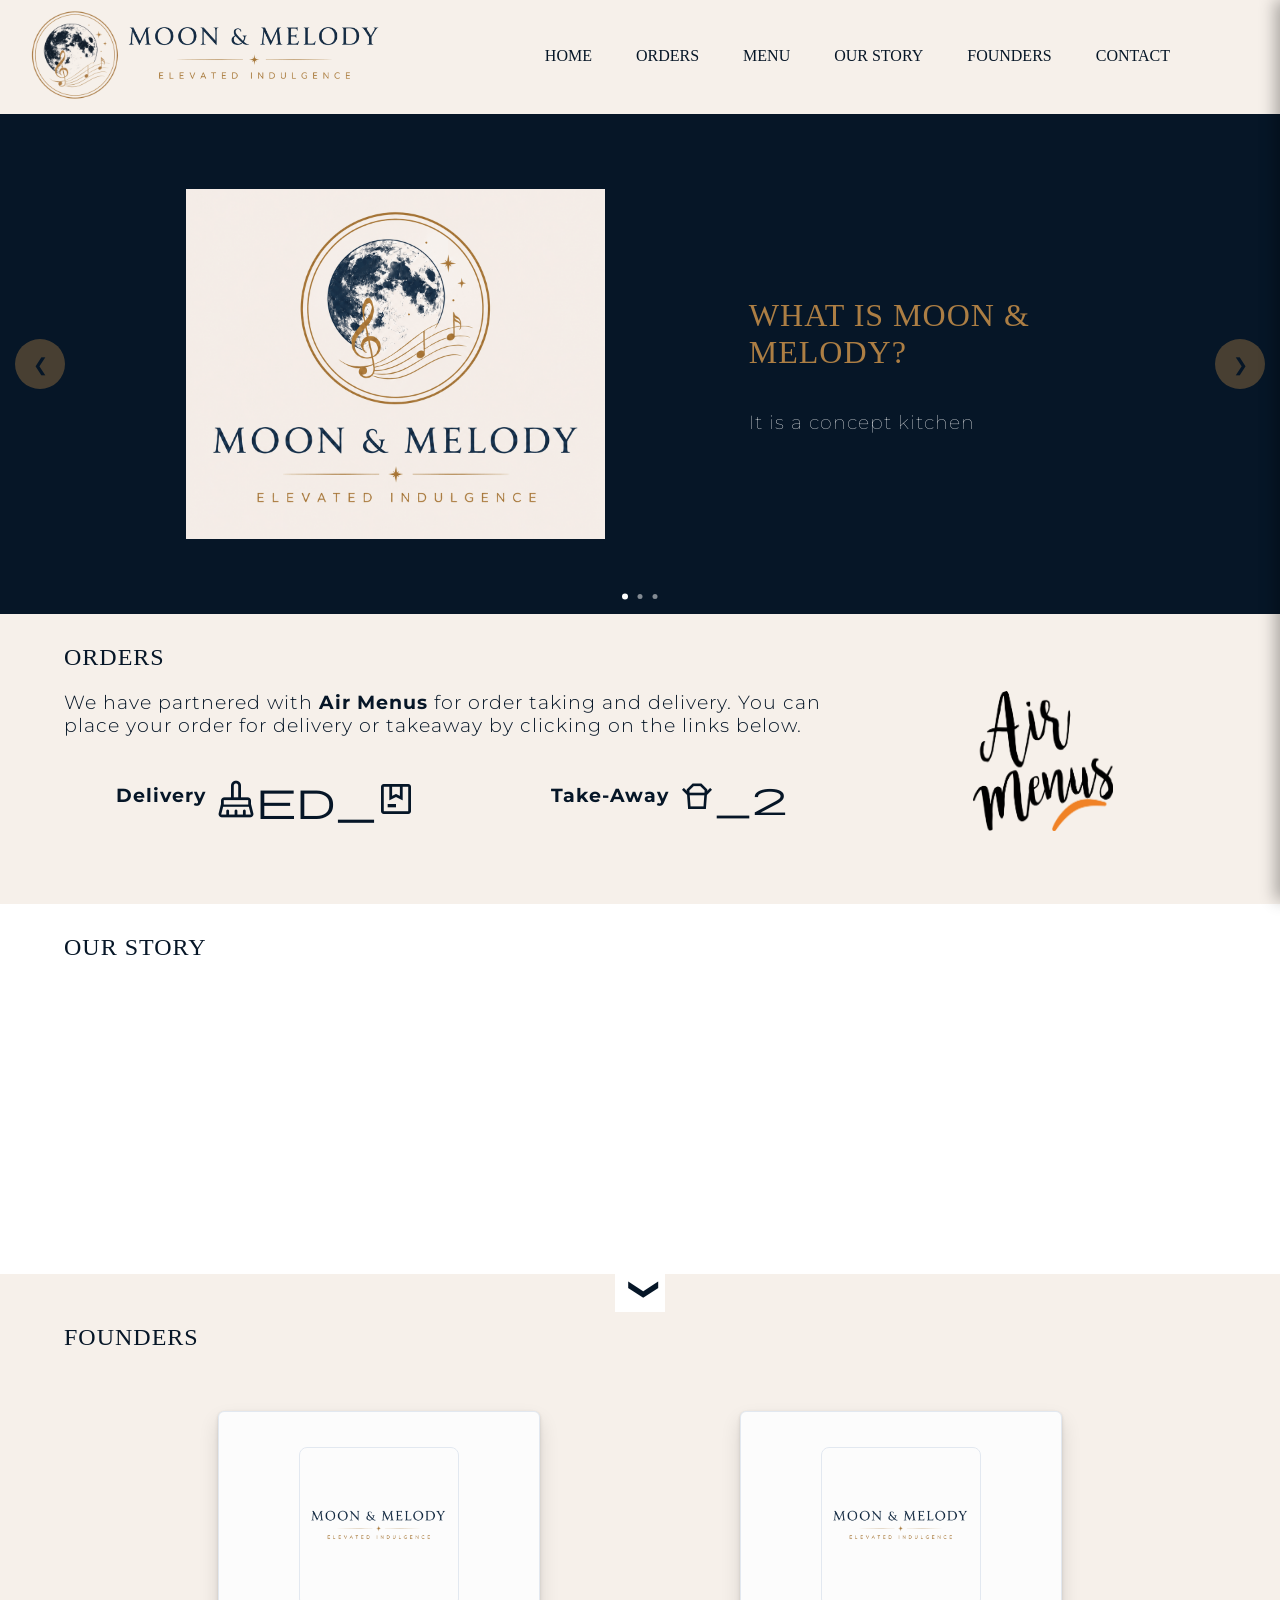
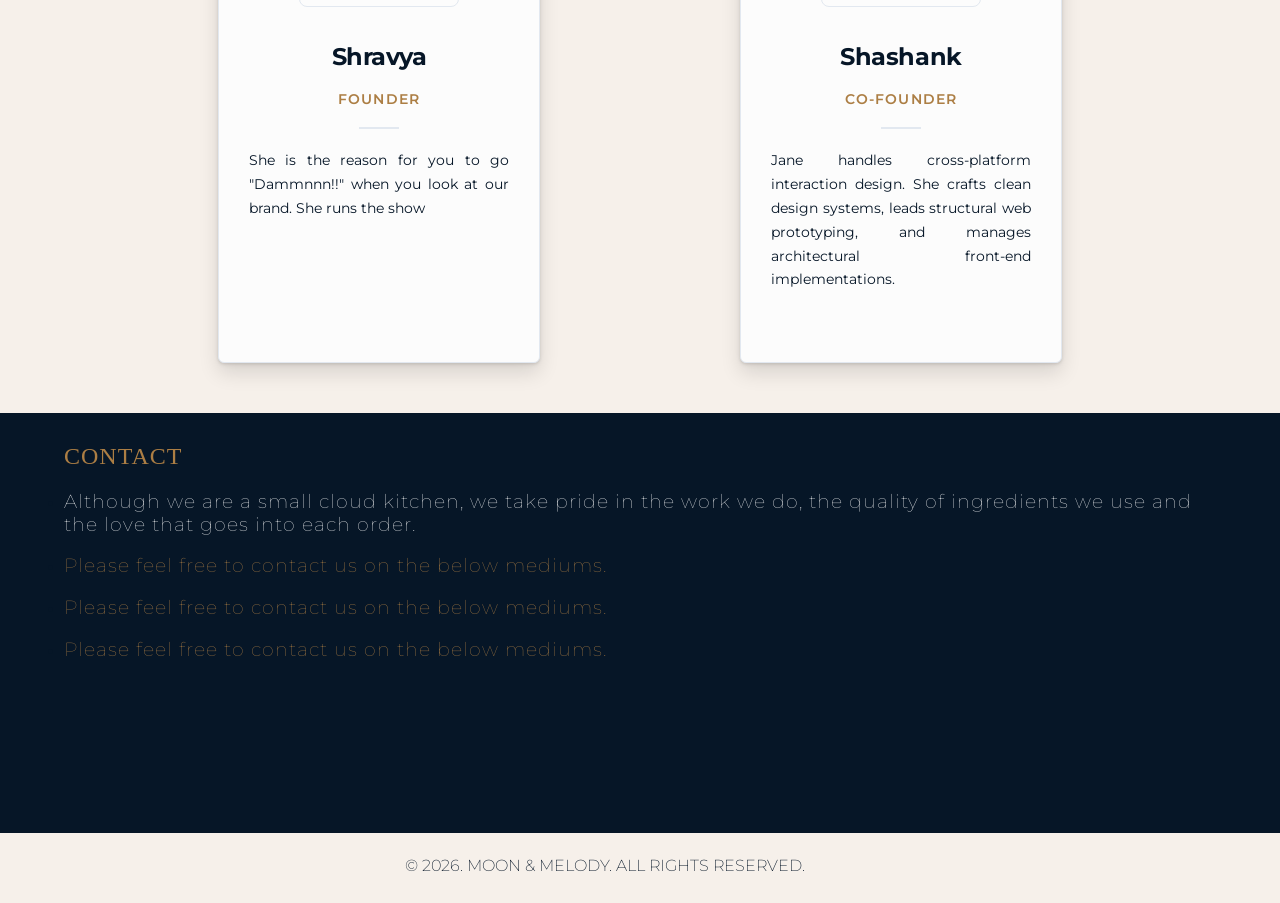
==== index.html @ 1b082c06 "Responsive changes iteration 10" ====
<!DOCTYPE html>
<html lang="EN"><head>
    <meta charset="utf-8">
    <meta name="viewport" content="width=device-width,initial-scale=1">
    <!-- Served to browsers set to light mode -->
    <link rel="icon" type="image/x-icon" href="images/darkLogo.webp" media="(prefers-color-scheme: light)" />
    <!-- Served to browsers set to dark mode -->
    <link rel="icon" type="image/x-icon" href="images/lightLogo.webp" media="(prefers-color-scheme: dark)" />
    <title>Moon & Melody</title>
    <link rel="stylesheet" href="css/style.css" />
    <link rel="stylesheet" href="css/carousel.css" />
    <link rel="stylesheet" href="css/profile.css" />
    <link rel="preconnect" href="https://googleapis.com">
    <link rel="preconnect" href="https://gstatic.com" crossorigin>
    <link href="https://fonts.googleapis.com/css2?family=Montserrat:ital,wght@0,100..900;1,100..900&display=swap" rel="stylesheet" >
    <link rel="stylesheet" href="https://fonts.googleapis.com/css2?family=Material+Symbols+Outlined:opsz,wght,FILL,GRAD@20..48,100..700,0..1,-50..200&icon_names=moped_package,takeout_dining_2" />
</head>
<body>
<div id="pageLoader" class="loader-overlay">
    <div class="loader-logo-wrapper">
        <img src="images/darkLogo.png" alt="Moon & Melody Logo" class="loader-logo">
    </div>
</div>
<nav id="headerNav" class="navbar">
    <div class="logo">
        <img src="images/darkLogo.png" alt="primary logo" class="secondaryLogoHeader positionRelative zIndex1">
        <img src="images/productNameAndTagline.png" alt="MOON & MELODY" class="productNameAndTaglineHeader positionRelative left-20">
    </div>

    <button class="nav-toggle" id="navToggle" aria-label="toggle navigation">
        &#9776;
    </button>

    <ul class="nav-menu" id="navMenu">
        <li><a href="javascript:navigateTo('home');" class="uppercase padding">Home</a></li>
        <li><a href="javascript:navigateTo('order');" class="uppercase padding" >Orders</a></li>
        <li><a href="javascript:void('0');" class="uppercase padding" id="openMenu">Menu</a></li>
        <li><a href="javascript:navigateTo('ourStorySection');" class="uppercase padding">Our Story</a></li>
        <!--<li><a href="javascript:navigateTo('featuredCollectionSection');" class="uppercase padding">Collections</a></li>-->
        <li><a href="javascript:navigateTo('teamSection');" class="uppercase padding">Founders</a></li>
        <li><a href="javascript:navigateTo('contactUsSection');" class="uppercase padding">Contact</a></li>
    </ul>
</nav>

<div class="menu-overlay" id="menuOverlay">
    <!-- Top bar holding the close button -->
    <div class="overlay-header" id="menuHeader">
        <button class="close-btn" id="closeMenu">&times;</button>
        <div class="menuDiv" id="menuDiv">
            <h1 class="textWeight100 uppercase sliding-menu-title" style="color: var(--navy)">Menu</h1>
        </div>
    </div>
    <!-- Scrollable container for menu images -->
    <div class="overlay-body" id="overlayBody">
        <div id="signatureItems" class="signatureItems boxShadow">
            <div>
                <h2 class="uppercase category-heading" style="color: var(--ivory);">Sipping Chocolate</h2>
            </div>
            <div class="menu-carousel-container signature">
                <div class="menu-carousel-div">
                    <div class="menu-carousel-track">
                        <div class="menu-carousel-slide">
                            <div style="display: inline-flex;justify-content: center;gap: 30px;">
                                <article class="itemCard">
                                    <div class="itemCard-image-div">
                                        <img src="images/Midnight%20Luxe.jpeg" alt="Dark Chocolate" class="itemCard-image-div-img">
                                    </div>
                                    <div class="item-info">
                                        <div>
                                            <h2 class="item-name uppercase">Midnight Luxe</h2>
                                        </div>
                                        <p class="item-title">60% Dark Chocolate - 200mL</p>
                                        <p class="item-bio">
                                            She is the reason for you to go "Dammnnn!!" when you look at our brand. She runs the show
                                        </p>

                                        <p class="item-price">
                                            MRP &#8377;359/-
                                        </p>
                                    </div>
                                </article>
                                <article class="itemCard">
                                    <div class="itemCard-image-div">
                                        <img src="images/Moon%20Dance.jpeg" alt="White Chocolate" class="itemCard-image-div-img">
                                    </div>
                                    <div class="item-info">
                                        <div>
                                            <h2 class="item-name uppercase">Moon Dance</h2>
                                        </div>
                                        <p class="item-title">White Chocolate - 200mL</p>
                                        <p class="item-bio">
                                            She is the reason for you to go "Dammnnn!!" when you look at our brand. She runs the show
                                        </p>
                                        <p class="item-price">
                                            MRP &#8377;389/-
                                        </p>
                                    </div>
                                </article>
                                <!--
                                <article class="itemCard">
                                    <div class="itemCard-image-div">
                                        <img src="images/Midnight%20Luxe.jpeg" alt="dark chocolate vegan" class="itemCard-image-div-img">
                                    </div>
                                    <div class="item-info">
                                        <div>
                                            <h2 class="item-name uppercase">Midnight Luxe - Vegan</h2>
                                        </div>
                                        <p class="item-title">60% Vegan Dark Chocolate - 200mL</p>
                                        <p class="item-bio">
                                            She is the reason for you to go "Dammnnn!!" when you look at our brand. She runs the show
                                        </p>
                                        <p class="item-price">
                                            MRP &#8377;349/-
                                        </p>
                                    </div>
                                </article>
                                -->
                            </div>
                        </div>
                    </div>
                </div>
            </div>
            <div class="statutoryDiv">
                <span class="statutory" style="color:white">*Images are for illustration purpose only. Real product might look different.</span>
            </div>
        </div>
        <div id="gourmetItems" class="gourmetItems boxShadow">
            <div>
                <h2 class="uppercase category-heading" style="color: var(--gold);">Gourmet Tea & Coffee</h2>
            </div>
            <div class="menu-carousel-container gourmet">
                <div class="menu-carousel-div">
                    <div class="menu-carousel-track">
                        <div class="menu-carousel-slide">
                            <div style="display: inline-flex;justify-content: center;gap: 30px;">
                                <article class="itemCard">
                                    <div class="itemCard-image-div">
                                        <img src="images/Rose%20Tea.jpeg" alt="Rose Chai" class="itemCard-image-div-img">
                                    </div>
                                    <div class="item-info">
                                        <div>
                                            <h2 class="item-name uppercase">Rose Chai</h2>
                                        </div>
                                        <p class="item-title uppercase">Without Milk - 200 ML</p>
                                        <p class="item-bio">
                                            She is the reason for you to go "Dammnnn!!" when you look at our brand. She runs the show
                                        </p>
                                        <p class="item-price">
                                            MRP &#8377;239/-
                                        </p>
                                    </div>
                                </article>
                                <article class="itemCard">
                                    <div class="itemCard-image-div">
                                        <img src="images/Rose%20Tea.jpeg" alt="Rose Chai" class="itemCard-image-div-img">
                                    </div>
                                    <div class="item-info">
                                        <div>
                                            <h2 class="item-name uppercase">Rose Chai</h2>
                                        </div>
                                        <p class="item-title uppercase">With Milk - 200 ML</p>
                                        <p class="item-bio">
                                            She is the reason for you to go "Dammnnn!!" when you look at our brand. She runs the show
                                        </p>
                                        <p class="item-price">
                                            MRP &#8377;259/-
                                        </p>
                                    </div>
                                </article>
                                <article class="itemCard">
                                    <div class="itemCard-image-div">
                                        <img src="images/Biscoff%20Latte.jpeg" alt="Biscoff Latte" class="itemCard-image-div-img">
                                    </div>
                                    <div class="item-info">
                                        <div>
                                            <h2 class="item-name uppercase">Biscoff Latte</h2>
                                        </div>
                                        <p class="item-title uppercase">200 ML</p>
                                        <p class="item-bio">
                                            She is the reason for you to go "Dammnnn!!" when you look at our brand. She runs the show
                                        </p>
                                        <p class="item-price">
                                            MRP &#8377;429/-
                                        </p>
                                    </div>
                                </article>
                            </div>
                        </div>
                    </div>
                </div>
            </div>
            <div class="statutoryDiv">
                <span class="statutory" style="color:var(--navy)">*Images are for illustration purpose only. Real product might look different.</span>
            </div>
        </div>
        <div id="bakedItems" class="bakedItems boxShadow">
            <div>
                <h2 class="uppercase category-heading" style="color: var(--navy);">Baked Delights</h2>
            </div>
            <div class="menu-carousel-container">
                <button class="bakedItems-carousel-btn bakedItemsPrev" id="bakedItemsPrevBtn">&#10094;</button>
                <button class="bakedItems-carousel-btn bakedItemsNext" id="bakedItemsNextBtn">&#10095;</button>
                <div class="menu-carousel-div">
                    <div class="menu-carousel-track" id="bakedCarouselTrack">
                        <div class="menu-carousel-slide">
                            <div style="display: inline-flex;justify-content: center;gap: 30px;">
                                <article class="itemCard">
                                    <div class="itemCard-image-div">
                                        <img src="images/Potato%20Pops.jpeg" alt="Potato Swirls" class="itemCard-image-div-img">
                                    </div>
                                    <div class="item-info">
                                        <div>
                                            <h2 class="item-name uppercase">Golden Potato Swirls</h2>
                                        </div>
                                        <p class="item-title uppercase">12 SWIRLS - SALTED </p>
                                        <p class="item-bio">
                                            She is the reason for you to go "Dammnnn!!" when you look at our brand. She runs the show
                                        </p>
                                        <p class="item-price">
                                            MRP &#8377;169/-
                                        </p>
                                    </div>
                                </article>
                                <article class="itemCard">
                                    <div class="itemCard-image-div">
                                        <img src="images/Potato%20Pops.jpeg" alt="Potato Swirls" class="itemCard-image-div-img">
                                    </div>
                                    <div class="item-info">
                                        <div>
                                            <h2 class="item-name uppercase">Golden Potato Swirls</h2>
                                        </div>
                                        <p class="item-title uppercase">12 SWIRLS - PERI PERI </p>
                                        <p class="item-bio">
                                            She is the reason for you to go "Dammnnn!!" when you look at our brand. She runs the show
                                        </p>
                                        <p class="item-price">
                                            MRP &#8377;179/-
                                        </p>
                                    </div>
                                </article>
                                <article class="itemCard">
                                    <div class="itemCard-image-div">
                                        <img src="images/Bun%20Maska.jpeg" alt="Bun Maska" class="itemCard-image-div-img">
                                    </div>
                                    <div class="item-info">
                                        <div>
                                            <h2 class="item-name uppercase">Brioche Bun Maska</h2>
                                        </div>
                                        <p class="item-title uppercase">1 PIECE</p>
                                        <p class="item-bio">
                                            She is the reason for you to go "Dammnnn!!" when you look at our brand. She runs the show
                                        </p>
                                        <p class="item-price">
                                            MRP &#8377;189/-
                                        </p>
                                    </div>
                                </article>
                                <article class="itemCard">
                                    <div class="itemCard-image-div">
                                        <img src="images/Mini%20Croissant.jpeg" alt="Mini Croissant" class="itemCard-image-div-img">
                                    </div>
                                    <div class="item-info">
                                        <div>
                                            <h2 class="item-name uppercase"> Twin Mini Croissants</h2>
                                        </div>
                                        <p class="item-title uppercase">2 PIECES</p>
                                        <p class="item-bio">
                                            She is the reason for you to go "Dammnnn!!" when you look at our brand. She runs the show
                                        </p>
                                        <p class="item-price">
                                            MRP &#8377;219/-
                                        </p>
                                    </div>
                                </article>
                                <article class="itemCard">
                                    <div class="itemCard-image-div">
                                        <img src="images/Garlic%20Bread.jpeg" alt="Sourdough Garlic Toast" class="itemCard-image-div-img">
                                    </div>
                                    <div class="item-info">
                                        <div>
                                            <h2 class="item-name uppercase">Olives & Cheese Sourdough Toast</h2>
                                        </div>
                                        <p class="item-title uppercase">4 SLICES</p>
                                        <p class="item-bio">
                                            She is the reason for you to go "Dammnnn!!" when you look at our brand. She runs the show
                                        </p>
                                        <p class="item-price">
                                            MRP &#8377;349/-
                                        </p>
                                    </div>
                                </article>
                            </div>
                        </div>
                    </div>
                </div>
            </div>
            <div class="statutoryDiv">
                <span class="statutory" style="color:var(--ivory)">*Images are for illustration purpose only. Real product might look different.</span>
            </div>
        </div>
        <!--
        <div id="addOnItems" class="addOnItems boxShadow">
            <div>
                <h2 class="uppercase category-heading" style="color: white;">Add-Ons</h2>
            </div>
            <div style="display: flex;justify-content: center;gap: 30px;">
                <article class="itemCard">
                    <div class="itemCard-image-div">
                        <img src="images/darkChocolate.png" alt="dark chocolate" class="itemCard-image-div-img">
                    </div>
                    <div class="item-info">
                        <div>
                            <h2 class="item-name">Midnight Luxe</h2>
                        </div>
                        <p class="item-title">Dark Chocolate</p>
                        <p class="item-bio">
                            She is the reason for you to go "Dammnnn!!" when you look at our brand. She runs the show
                        </p>
                    </div>
                </article>
                <article class="itemCard">
                    <div class="itemCard-image-div">
                        <img src="images/whiteChocolate.png" alt="white chocolate" class="itemCard-image-div-img">
                    </div>
                    <div class="item-info">
                        <div>
                            <h2 class="item-name">Moondance</h2>
                        </div>
                        <p class="item-title">White Chocolate</p>
                        <p class="item-bio">
                            She is the reason for you to go "Dammnnn!!" when you look at our brand. She runs the show
                        </p>
                    </div>
                </article>
                <article class="itemCard">
                    <div class="itemCard-image-div">
                        <img src="images/darkChocolate.png" alt="dark chocolate vegan" class="itemCard-image-div-img">
                    </div>
                    <div class="item-info">
                        <div>
                            <h2 class="item-name">Midnight Luxe - Vegan</h2>
                        </div>
                        <p class="item-title">Vegan Dark Chocolate</p>
                        <p class="item-bio">
                            She is the reason for you to go "Dammnnn!!" when you look at our brand. She runs the show
                        </p>
                    </div>
                </article>
            </div>
            <div class="statutoryDiv">
                <span class="statutory" style="color:white">*Images are for illustration purpose only. Real product might look different.</span>
            </div>
        </div>
        -->
    </div>
</div>

<div id="" class="hero">
    <div class="carousel-container">
        <!-- Navigation Buttons -->
        <button class="carousel-btn prev" id="prevBtn">&#10094;</button>
        <button class="carousel-btn next" id="nextBtn">&#10095;</button>

        <!-- Slide Track -->
        <div class="carousel-div">
            <div class="carousel-track" id="homeCarouselTrack">
                <div class="carousel-slide">
                    <div class="hero-inner-left">
                        <img src="images/primaryLogo.png" alt="primaryLogo" class="primaryLogoHeight40">
                    </div>
                    <div class="hero-inner-right">
                        <div>
                            <h1 class="textWeight100 uppercase questionClass" style="color: var(--gold)">What is Moon & Melody?</h1>
                        </div>
                        <div>
                            <h3 class="textWeight100 answerClass">It is a concept kitchen</h3>
                        </div>
                    </div>
                </div>
                <div class="carousel-slide">
                    <div class="hero-inner-left">
                        <img src="images/primaryLogo.png" alt="primaryLogo" class="primaryLogoHeight40" loading="lazy">
                    </div>
                    <div class="hero-inner-right">
                        <div>
                            <h1 class="textWeight100 uppercase questionClass" style="color: var(--gold)">What is <br/>Moon & Melody?</h1>
                        </div>
                        <div>
                            <h3 class="textWeight100 answerClass">It is a concept kitchen 1</h3>
                        </div>
                    </div>
                </div>
                <div class="carousel-slide">
                    <div class="hero-inner-left">
                        <img src="images/primaryLogo.png" alt="primaryLogo" class="primaryLogoHeight40" loading="lazy">
                    </div>
                    <div class="hero-inner-right">
                        <div>
                            <h1 class="textWeight100 uppercase questionClass" style="color: var(--gold)">What is <br/>Moon & Melody?</h1>
                        </div>
                        <div>
                            <h3 class="textWeight100 answerClass">It is a concept kitchen 2</h3>
                        </div>
                    </div>
                </div>
            </div>
        </div>
        <div class="carousel-indicators" id="homeCarouselIndicators">
            <span class="dot active" data-index="0"></span>
            <span class="dot" data-index="1"></span>
            <span class="dot" data-index="2"></span>
        </div>
    </div>
</div>

<section id="order" class="container order">
    <h1 class="textWeight100 uppercase">Orders</h1>
    <div class="orderDiv">
        <div style="width: 70%;">
            <h3 style="color: var(--navy);font-weight: 300;margin-top: 0;">We have partnered with <b>Air Menus</b> for order taking and delivery. You can place your order for delivery or takeaway by clicking on the links below. <br /><br /></h3>
            <div class="orderDiv">
                <div class="orderLogoDiv">
                    <a href="https://airmenus.in/moon&melody/order/Delivery/" style="text-decoration: none; color: var(--navy)">
                        <div class="orderDiv">
                            <h3 style="font-weight: bold;margin-top: 5px;margin-right: 10px;color: var(--navy);">Delivery</h3>
                            <span class="material-symbols-outlined" style="font-size: 40px;">
                                moped_package
                            </span>
                        </div>
                    </a>
                </div>
                <div class="orderLogoDiv">
                    <a href="https://airmenus.in/moon&melody/order/Take-Away/" style="text-decoration: none; color: var(--navy)">
                        <div class="orderDiv">
                            <h3 style="font-weight: bold;margin-top: 5px;margin-right: 10px;color: var(--navy);">Take-Away</h3>
                            <span class="material-symbols-outlined" style="font-size: 36px;">
                                takeout_dining_2
                            </span>
                        </div>
                    </a>
                </div>
            </div>
        </div>
        <div style="width: 30%;text-align: center;">
            <img src="images/airMenu.png" alt="Air Menus" class="airmenuLogo">
        </div>
    </div>
</section>

<section id="ourStorySection" class="container ourStorySection">
    <h1 class="textWeight100 uppercase">Our Story</h1>
    <button class="ourStoryExpand" title="Expand to know more..." id="ourStoryExpandButton">&#10094;</button>
</section>

<section id="ourStoryExpandedSection" class="container ourStoryExpandedSection"></section>

<!--
<section id="featuredCollectionSection" class="container featuredCollectionSection">
    <h1 class="textWeight100 uppercase" style="color: var(--gold);">Collections</h1>
</section>
<div class="hero" style="background-color: white;">
    <div class="collection-carousel-container">
         Navigation Buttons
        <button class="collection-carousel-btn prev" id="collectionPrevBtn">&#10094;</button>
        <button class="collection-carousel-btn next" id="collectionNextBtn">&#10095;</button>

         Slide Track
        <div class="carousel-div">
            <div class="carousel-track" id="collectionCarouselTrack">
                <div class="carousel-slide">
                    <div class="collection-hero-inner-left">
                        <div>
                            <h1 class="textWeight100 uppercase questionClass" style="color: var(--gold)">What is <br/>Moon & Melody?</h1>
                        </div>
                        <div>
                            <h3 class="textWeight100 answerClass">It is a concept kitchen</h3>
                        </div>
                    </div>
                    <div class="collection-hero-inner-right">
                        <img src="images/primaryLogo.png" alt="primaryLogo" class="primaryLogoHeight40">
                    </div>
                </div>
                <div class="carousel-slide">
                    <div class="collection-hero-inner-left">
                        <div>
                            <h1 class="textWeight100 uppercase questionClass" style="color: var(--gold)">What is <br/>Moon & Melody?</h1>
                        </div>
                        <div>
                            <h3 class="textWeight100 answerClass">It is a concept kitchen 1</h3>
                        </div>
                    </div>
                    <div class="collection-hero-inner-right">
                        <img src="images/primaryLogo.png" alt="primaryLogo" class="primaryLogoHeight40">
                    </div>
                </div>
                <div class="carousel-slide">
                    <div class="collection-hero-inner-left">
                        <div>
                            <h1 class="textWeight100 uppercase questionClass" style="color: var(--gold)">What is <br/>Moon & Melody?</h1>
                        </div>
                        <div>
                            <h3 class="textWeight100 answerClass">It is a concept kitchen 2</h3>
                        </div>
                    </div>
                    <div class="collection-hero-inner-right">
                        <img src="images/primaryLogo.png" alt="primaryLogo" class="primaryLogoHeight40">
                    </div>
                </div>
            </div>
        </div>
        <div class="carousel-indicators" id="collectionCarouselIndicators">
            <span class="featuredCollectionDot active" data-index="0"></span>
            <span class="featuredCollectionDot" data-index="1"></span>
            <span class="featuredCollectionDot" data-index="2"></span>
        </div>
    </div>
</div>

-->
<section id="teamSection" class="container teamSection" style="height: auto;">
    <h1 class="textWeight100 uppercase">Founders</h1>
    <!-- Profile card -->
    <div class="card-display">
        <div class="card-perspective">
            <article class="visiting-card">
                <!-- Profile Picture (Square with rounded corners) -->
                <div class="profile-image-wrapper">
                    <img src="images/productNameAndTagline.png" alt="Jane Doe" class="profile-img">
                </div>

                <!-- Card Info -->
                <div class="profile-info">
                    <div class="teammate-pill">
                        <h2 class="profile-name">Shravya</h2>
                        <span class="pill-divider"></span>
                        <span class="teammate-meaning uppercase">Melody</span>
                    </div>
                    <p class="profile-title">Founder</p>

                    <!-- Divider element -->
                    <div class="card-divider"></div>

                    <p class="profile-bio">
                        She is the reason for you to go "Dammnnn!!" when you look at our brand. She runs the show
                    </p>
                </div>
            </article>
        </div>
        <div class="card-perspective">
            <article class="visiting-card">
                <!-- Profile Picture (Square with rounded corners) -->
                <div class="profile-image-wrapper">
                    <img src="images/productNameAndTagline.png" alt="Jane Doe" class="profile-img">
                </div>

                <!-- Card Info -->
                <div class="profile-info">
                    <div class="teammate-pill">
                        <h2 class="profile-name teammate-name">Shashank</h2>
                        <span class="pill-divider"></span>
                        <span class="teammate-meaning uppercase">Moon</span>
                    </div>
                    <p class="profile-title">Co-Founder</p>
                    <!-- Divider element -->
                    <div class="card-divider"></div>

                    <p class="profile-bio">
                        Jane handles cross-platform interaction design. She crafts clean design systems, leads structural web prototyping, and manages architectural front-end implementations.
                    </p>
                </div>
            </article>
        </div>
    </div>
</section>

<section id="contactUsSection" class="container contactUsSection">
    <h1 class="textWeight100 uppercase" style="color: var(--gold);">Contact</h1>
    <div>
        <ul style="padding-left: 0;">
            <li>
                <h3 class="textWeight100 description" style="color: var(--premium-white);">Although we are a small cloud kitchen, we take pride in the work we do, the quality of ingredients we use and the love that goes into each order.</h3>
            </li>
            <li>
                <h3 class="textWeight100 description">Please feel free to contact us on the below mediums. </h3>
            </li>
            <li>
                <h3 class="textWeight100 description">Please feel free to contact us on the below mediums. </h3>
            </li>
            <li>
                <h3 class="textWeight100 description">Please feel free to contact us on the below mediums. </h3>
            </li>
        </ul>
    </div>
</section>

<nav id="footerNav" class="navbar footer">
    <div style="width: 100%">
        <h4 class="uppercase">&copy; 2026. Moon & Melody. All rights reserved.</h4>
    </div>
</nav>

<script src="js/main.js" defer></script>
<script src="js/carousel.js" defer></script>

<script>
    window.addEventListener('load', function() {
        const loader = document.getElementById('pageLoader');
        if (loader) {
            loader.classList.add('fade-out');
            setTimeout(() => {
                loader.remove();
            }, 500);
        }
    });
</script>
</body>

</html>
---- css/style.css ----
/*
cream colour hexcode: #f6f0ea
Dark Blue hexcode: #061627
Gold hexcode: ac7e44
*/

:root{
    --navy:#061627;
    --gold:#AC7E44;
    --ivory:#F6F0EA;
    --rose:#C9A3A3;
    --brown:#6B4F4F;
}

html {
    scroll-behavior: smooth;
}

body{
    margin:0;
    background:var(--ivory);
    font-family:'Cinzel',serif;
    color:var(--navy)
}

.logo,h1,h2{
    font-family:'Cinzel',serif;
}

.navbar{
    display:flex;
    justify-content:space-between;
    padding:10px 100px 10px  30px;
    background:var(--ivory);
    position: sticky;
    width: stretch;
    z-index: 999;
    top: 0;
}

.navbar ul{
    display:flex;
    gap:24px;
    list-style:none;
    align-items: center;
    font-size: 16px;
}

.navbar li{
    height: 20px;
}

.nav-toggle {
    display: none;
    background: none;
    border: none;
    font-size: 28px;
    cursor: pointer;
}

.navbar li:hover a.padding{
    color: var(--gold);
}

.navbar a{
    text-decoration:none;
    color:var(--navy);
    background-color: transparent;
}

.hero{
    height:500px;
    background: var(--navy);
    display:flex;
    align-items:center;
    justify-content:center;
    color:white;
}

.hero-inner{
    text-align:center
}

.hero-inner-left{
    height: 100%;
    width: 55%;
    display: flex;
    align-items: center;
    justify-content: center;
}

.hero-inner-right{
    height: 100%;
    width: 40%;
    display: flex;
    align-items: center;
    justify-content: center;
    flex-direction: column;
}

.collection-hero-inner-left{
    height: 100%;
    width: 40%;
    display: flex;
    align-items: center;
    justify-content: center;
    flex-direction: column;
}

.collection-hero-inner-right{
    height: 100%;
    width: 55%;
    display: flex;
    align-items: center;
    justify-content: center;
}

.container{
    padding:10px 5%
}

.collectionContainer{
    padding:10px 0 0 0;
}

.logo, h1, h2, h3 {
    font-family: 'Cinzel', serif;
    letter-spacing: 1px;
    color:var(--navy);
}

.secondaryLogoHeader{
    height: 90px;
}

.uppercase{
    text-transform: uppercase;
}

.padding{
    padding: 0 10px 0 10px;
    display: inline-block;
}

.productNameAndTaglineHeader{
    height:70px;
    padding-bottom: 8px;
}

.displayInline{
    display: inline-block;
}

.positionRelative{
    position: relative;
}

.zIndex1{
    z-index: 1;
}

.left-20{
    left: -10px;
}

.primaryLogoHeight0{
    height: 40px;
}

.primaryLogoHeight40{
    height: 40px;
}

.text h1,h2,h3,h4,h5,h6{
    color: var(--gold);
    font-family: 'Montserrat', serif;
}

.order{
    background-color: var(--ivory);
    height:250px;
    position: relative;
    padding-bottom: 30px;
}

.orderDiv {
    display: flex;
}

.airmenuLogo {
    width: 140px;
    height: 140px;
}

.orderLogoDiv {
    display: flex;
    justify-content: center;
    width: 50%;
}

.deliveryLogo {
    width: 30px;
    height: 30px;
    margin-top: 15px;
}

.takeawayLogo {
    width: 30px;
    height: 30px;
    margin-top: 15px;
}

.ourStorySection{
    background-color: white;
    height:300px;
    position: relative;
    padding-bottom: 60px;
}

.ourStoryExpandedSection{
    background-color: white;
    height:100px;
}

.featuredCollectionSection{
    background-color: white;
}

.foundersSection{
    background-color: var(--ivory);
    height:400px;
}

.contactUsSection{
    background-color: var(--navy);
    height:400px;
}

.hero-inner-right div{
    width:100%;
}

.questionClass{
    font-weight: 400;
    letter-spacing: 1px;
}

.textWeight100{
    font-weight: 100;
}

.montserrat{
   font-family: 'Montserrat',serif;
}

.answerClass{
    font-weight: 100;
    color: white;
    letter-spacing: 1px;
}

.footer{
    position: relative !important;
    height: 50px;
    color: var(--navy);
    font-weight: 300;
}

.footer h4{
    margin-top:13px;
    display: flex;
    justify-content: center;
    font-weight: 200;
    color: var(--navy);
}

.navbar.scrolled {
    /* 1. Shrinks width slightly and indents from screen edges to look floating */
    width: auto;
    left: 3%;
    background-color: rgba(246, 240, 234, 0.90);
    backdrop-filter: blur(8px); /* Modern blurred glass transparency */
    border: 1px solid rgba(255, 255, 255, 0.4);

    /* 2. Pushes the header vertically closer to the viewer's eye */
    transform: translateZ(20px);

    /* 3. Deep, multi-layered real-world shadow simulating physical desk lift */
    box-shadow:
            0 1px 1px rgba(0, 0, 0, 0.05),
            0 4px 8px rgba(0, 0, 0, 0.04),
            0 16px 32px rgba(0, 0, 0, 0.08),
            0 30px 60px rgba(0, 0, 0, 0.05);
}

.ourStoryExpand{
    position: absolute;
    bottom: 10px;
    top: 98%;
    left: 50%;
    transform: translateX(-50%) rotate(-90deg);
    color: var(--navy);
    border: none;
    padding: 0 15px 0 10px;
    cursor: pointer;
    font-size: 30px;
    z-index: 1;
    /*border-radius: 50%;*/
    background-color: white;
    transition: all 0.6s ease;
    width: 40px;
    height: 50px;
    /*opacity: 0.2;*/
}

.ourStoryExpandClose{
    position: absolute;
    bottom: 10px;
    top: 127%;
    left: 50%;
    transform: translateX(-50%) rotate(90deg);
    color: var(--navy);
    border: none;
    padding: 0 15px 0 0;
    cursor: pointer;
    font-size: 30px;
    z-index: 1;
    /*border-radius: 50%;*/
    background-color: white;
    transition: all 0.6s ease;
    width: 25px;
    height: 50px;
    /*opacity: 0.2;*/
}

.ourStoryExpandedSection{
    opacity: 0;
    visibility: hidden;
    max-height: 0;
    overflow: hidden;
    transition: opacity 0.6s ease, max-height 0.6s ease, visibility 0.6s;
}

.ourStoryExpandedSection.show{
    opacity: 1;
    visibility: visible;
    max-height: 1000px;
}

/* Teammate name animator css */
.teammate-pill {
    display: inline-flex;       /* Keeps the div compact and snug around text */
    align-items: center;
    padding: 10px 24px;         /* Uniform starting padding */
    border-radius: 30px;        /* Smooth, pill-shaped rounded edges */
    font-family: 'Montserrat',serif;
    font-size: 1rem;
    font-weight: 600;
    cursor: pointer;

    /* Restricts structural warping; ensures pixel shifts animate smoothly */
    max-width: 150px;
    white-space: nowrap;        /* Stops text from wrapping to a second line */
    overflow: hidden;           /* Keeps hidden components masked */

    /* Orchestrates the expansion speed */
    transition: max-width 0.5s cubic-bezier(0.25, 1, 0.5, 1),
    background-color 0.3s ease;
}

/* 1. Teammate Name Behavior */
.teammate-name {
    transition: color 0.3s ease;
}

/* 2. Central Separator Behavior */
.pill-divider {
    height: 16px;
    width: 2px;
    background-color: var(--gold);  /* Vibrant blue accent color */

    /* Start completely hidden and collapsed */
    opacity: 0;
    max-width: 0;
    margin: 0;

    transition: opacity 0.3s ease,
    max-width 0.4s ease,
    margin 0.4s ease;
}

/* 3. Meaning Text Behavior */
.teammate-meaning {
    color: var(--navy);             /* Muted gray text color */
    font-size: 0.9rem;
    font-weight: 400;

    /* Start completely hidden and collapsed */
    opacity: 0;
    max-width: 0;

    transition: opacity 0.3s ease,
    max-width 0.5s ease;
}

/* ==========================================
   THE HOVER ACTIONS (The Animation Sequence)
   ========================================== */

.teammate-pill:hover {
    /* Safely expands the small container width to reveal all text elements */
    max-width: 400px;
}

/* On hover, reveal the central vertical divider line */
.teammate-pill:hover .pill-divider {
    opacity: 1;
    max-width: 2px;
    margin: 0 14px;            /* Smoothly pushes the name left and meaning right */
}

/* On hover, reveal the name meaning text field */
.teammate-pill:hover .teammate-meaning {
    opacity: 1;
    max-width: 200px;          /* Gives text enough room to fade inward */
}

/* Optional: Changes name color on active hover state */
.teammate-pill:hover .teammate-name {
    color: var(--navy);
}

/* 1. The Hidden Sliding Overlay Panel */
.menu-overlay {
    box-shadow: -5px 0 15px rgba(0, 0, 0, 0.3);
    box-sizing: border-box;
    display: flex;
    flex-direction: column;
    position: fixed;
    top: 0;
    right: -100%;
    width: 100%;
    max-width: 100%;
    height: 100%;
    z-index: 1000;
    transition: right 0.4s ease-in-out;
    overflow: hidden; /* Keeps scrollbars inside */
    background-color: transparent; /* Crucial: stops the box layer from breaking filter engines */
}

/* Active class to slide the panel into view */
.menu-overlay.active {
    right: 0;
}

/* 2. Top Bar inside Overlay for the Close Button */
.overlay-header {
    position: absolute;
    top: 0;
    left: 0;
    width: 100%;
    height: 10%;
    display: flex;
    align-items: center;
    padding: 20px;
    box-sizing: border-box;
    z-index: 100; /* Pushes header layers directly above your scrolling images */
    background-color: rgba(246, 240, 234, 0.95);
    transition: all 0.2s ease-in-out;
}

.overlay-header.scrolled{
    /* CHANGED: Switched from position: sticky to absolute to prevent main window leaking */
    position: absolute;
    top: 0;
    background-color: rgba(246, 240, 234, 0.75); /* Lowered for optimal frosting opacity */

    -webkit-backdrop-filter: blur(12px); /* Vital Safari prefix rendering support */
    backdrop-filter: blur(12px);         /* Modern blurred glass transparency */

    box-shadow:
            0 1px 1px rgba(0, 0, 0, 0.05),
            0 4px 8px rgba(0, 0, 0, 0.04),
            0 16px 32px rgba(0, 0, 0, 0.08);
}

/* Close Button styling placed on the top-left */
.close-btn {
    font-size: 30px;
    font-weight: bold;
    color: #333;
    cursor: pointer;
    border: none;
    background: none;
    padding: 0;
    line-height: 1;
}

.close-btn:hover {
    color: #ff6b6b;
}

/* 3. Scrollable Area for Menu Images */
.overlay-body {
    padding: 80px 20px 0 20px;
    overflow-y: auto;
    flex-grow: 1;
    background-color: var(--ivory);
}

.menu-image {
    width: 100%;
    height: auto;
    margin-bottom: 15px;
    border-radius: 5px;
    box-shadow: 0 2px 5px rgba(0,0,0,0.1);
}

.menuDiv {
    display: flex;
    align-items: center;
    gap: 20px;
    padding: 20px;
}

.sliding-menu-title {
    position: absolute;
    left: 50%;
    transform: translateX(-50%);
    font-weight: bold;
    white-space: nowrap;
    text-align: center;
}

.category-heading{
    padding-left: 33px;
}

.signatureItems{
    margin: 15px 15px;
    background-color: var(--navy);
    height: 600px;
    padding: 20px;
    border-radius: 35px;
    box-shadow:
            0 1px 3px rgba(0, 0, 0, 0.1),
            0 10px 20px rgba(0, 0, 0, 0.52),
            0 2px 5px rgba(0, 0, 0, 0.1);
}

.gourmetItems{
    margin: 15px 15px;
    background-color: var(--ivory);
    height: 600px;
    padding: 20px;
    border-radius: 35px;
    box-shadow:
            0 1px 3px rgba(0, 0, 0, 0.1),
            0 10px 20px rgba(0, 0, 0, 0.52),
            0 2px 5px rgba(0, 0, 0, 0.1);
}

.bakedItems{
    margin: 15px 15px;
    background-color: var(--gold);
    height: 600px;
    padding: 20px;
    border-radius: 35px;
    box-shadow:
            0 1px 3px rgba(0, 0, 0, 0.1),
            0 10px 20px rgba(0, 0, 0, 0.52),
            0 2px 5px rgba(0, 0, 0, 0.1);
}

.addOnItems{
    margin: 15px 15px;
    background-color: var(--navy);
    height: 600px;
    padding: 20px;
    border-radius: 35px;
    box-shadow:
            0 1px 3px rgba(0, 0, 0, 0.1),
            0 10px 20px rgba(0, 0, 0, 0.52),
            0 2px 5px rgba(0, 0, 0, 0.1);
}

.overlay-body div div h2{
    font-weight: 400;
}

.signatureImages{
    width: 100px;
    height: 100px;
}

.itemCard {
    width: 400px;               /* Tall, narrow visiting card aspect ratio */
    height: 500px;
    background: #fcfcfc;        /* Premium paper off-white color */
    border: 1px solid #e2e8f0;
    border-radius: 6px;         /* Subtle corner rounding, mimicking cut paper */
    position: relative;
    overflow: hidden;
    font-family: 'Montserrat',serif;

    /* Layered shadow system: provides ambient drop + crisp close shadow */
    box-shadow:
            0 1px 3px rgba(0, 0, 0, 0.1),
            0 10px 20px rgba(0, 0, 0, 0.12),
            0 2px 5px rgba(0, 0, 0, 0.05);

    /* Prepares the smooth 3D tilting motion transition */
    transition: transform 0.4s cubic-bezier(0.165, 0.84, 0.44, 1),
    box-shadow 0.4s ease;
    transform-style: preserve-3d;
}

.itemCard-image-div {
    display: flex;
    justify-content: center;
    margin-top: 65px;
}

.itemCard-image-div-img {
    width: 190px;
    height: 180px;
    border-radius: 8px; /* Slightly rounded square instead of full circle */
    object-fit: cover;
    padding: 4px; /* Creates a clean matting border effect around the photo */
    transform: scale(1.5);
}

.item-info {
    padding: 50px 30px;
    text-align: center;
}

.item-name {
    margin: 0;
    color: var(--navy);
    font-size: 1.1rem;
    font-weight: 700;
    letter-spacing: -0.02em;
}

.item-title {
    margin: 10px 0 0 0;
    color: var(--gold); /* Accent color matching top stripe */
    font-size: 0.85rem;
    font-weight: 600;
    text-transform: uppercase;
    letter-spacing: 0.08em;
}

.item-bio {
    margin-top: 10px;
    color: var(--navy);
    font-size: 0.88rem;
    line-height: 1.7; /* Generous text leading for excellent readability */
    text-align: justify; /* Gives it a formal, printed look */
}

.item-price-heading {

}

.item-quantity {
    margin: 50px 0 0 0;
    color: var(--gold); /* Accent color matching top stripe */
    font-size: 0.95rem;
    font-weight: 600;
    text-transform: uppercase;
    letter-spacing: 0.08em;
}

.item-price {
    margin: 50px 0 0 0;
    color: var(--gold); /* Accent color matching top stripe */
    font-size: 0.95rem;
    font-weight: 600;
    text-transform: uppercase;
    letter-spacing: 0.08em;
}

.statutoryDiv{
    display: flex;
    justify-content: center;
    margin-top: 16px;
    font-size: 0.7rem;
}
.statutory{
    font-weight: 400;
    font-family: 'Montserrat', serif;
}

.loader-overlay {
    position: fixed;
    top: 0;
    left: 0;
    width: 100%;
    height: 100vh;
    background-color: var(--ivory, #fdfbf7);
    display: flex;
    justify-content: center;
    align-items: center;
    z-index: 99999; /* Stands above sticky elements */
    opacity: 1;
    transition: opacity 0.5s ease, visibility 0.5s ease;
}

/* Hidden state wrapper utility class */
.loader-overlay.fade-out {
    opacity: 0;
    visibility: hidden;
}

/* Logo container bounding properties */
.loader-logo-wrapper {
    max-width: 180px; /* Adjust this to size your logo nicely on the screen */
    width: 40%;       /* Fluid scale sizing constraints on mobile views */
    text-align: center;
}

/* Logo scaling rules and pulse animation trigger */
.loader-logo {
    width: 100%;
    height: auto;
    display: block;
    animation: logoPulse 1.8s ease-in-out infinite;
}

/* Elegant breathing pulse animation */
@keyframes logoPulse {
    0% {
        transform: scale(0.92);
        opacity: 0.6;
    }
    50% {
        transform: scale(1.03);
        opacity: 1;
    }
    100% {
        transform: scale(0.92);
        opacity: 0.6;
    }
}

/* --- MOBILE STYLES (Screens 768px wide or smaller) --- */
@media (max-width: 768px) {
    .productNameAndTaglineHeader {
        height: 60px;
    }

    .secondaryLogoHeader {
        height: 80px;
    }

    .navbar {
        padding: 10px 20px; /* Reduce heavy desktop padding on mobile */
    }

    .nav-toggle {
        display: block; /* Show hamburger button on mobile */
        color: var(--navy);
    }

    /* Transform horizontal list into a hidden vertical dropdown */
    .navbar .nav-menu {
        display: none;
        flex-direction: column;
        position: absolute;
        top: 100%; /* Sits exactly below the navbar */
        left: 0;
        width: 100%;
        background: var(--ivory);
        padding: 20px 0;
        gap: 15px;
        box-shadow: 0 4px 6px rgba(0,0,0,0.1);
    }

    /* Class to display the menu when active */
    .navbar .nav-menu.active {
        display: flex;
        margin-top: -1px;
    }

    .overlay-body {
        padding: 80px 0 0 0;
        overflow-y: auto;
        flex-grow: 1;
        background-color: var(--ivory);
    }

    .signatureItems {
        margin: 15px 0;
        padding: 20px 25px;
    }

    .gourmetItems {
        margin: 15px 0;
        padding: 20px 25px;
    }

    .bakedItems {
        margin: 15px 0;
        padding: 20px 25px;
    }

    .itemCard {
        width: 380px;
    }

    .itemCard-image-div-img {
        width: 180px;
        height: 170px;
    }

    .item-name {
        font-size: 17px;
    }

    .item-info {
        padding: 50px 20px 0 20px;
    }

    .item-price {
        margin: 0;
        position: absolute;
        bottom: 10px;
        transform: translateX(125%);
    }

    .statutoryDiv {
        margin: 20px 20px 0 20px;
        display: flex;
        justify-content: center;
        text-align: center;
    }

    .category-heading {
        display: flex;
        justify-content: center;
        font-size: 18px;
        padding-left: 0;
    }

    .card-display {
        flex-direction: column;
        align-items: center;
    }

    .card-perspective {
        margin: 10px 10px;
    }

    .footer h4 {
        font-size: 13px;
    }
}
---- css/carousel.css ----
.carousel-container {
    position: relative;
    width: 100%;
    margin: 0 auto;
    overflow: hidden;
    border-radius: 8px;
    top: 0;
    height:100%;
}

.collection-carousel-container {
    position: relative;
    width: 100%;
    margin: 0 auto;
    overflow: hidden;
    border-radius: 8px;
    top: 0;
    height:95%;
}

.menu-carousel-container{
    position: relative;
    width: 100%;
    margin: 0 auto;
    overflow: hidden;
    border-radius: 8px;
    top: 0;
}

/* Horizontal track container utilizing flexbox */
.carousel-track {
    display: flex;
    overflow-x: auto;
    scroll-behavior: smooth;
    scroll-snap-type: x mandatory; /* Forces alignment hooks */
    scrollbar-width: none; /* Hides default scrollbar on Firefox */
    width:85%;
}

.menu-carousel-track {
    display: flex;
    overflow-x: auto;
    scroll-behavior: smooth;
    scroll-snap-type: x mandatory; /* Forces alignment hooks */
    scrollbar-width: none; /* Hides default scrollbar on Firefox */
    margin-right: 80px;
}

/* Hide scrollbars for Chrome, Safari, and Opera */
.carousel-track::-webkit-scrollbar {
    display: none;
}

/* Individual slides taking full width */
.carousel-slide {
    flex: 0 0 100%;
    scroll-snap-align: start; /* Tells slide where to snap */
    display: flex;
    justify-content: space-between;
}

.menu-carousel-slide {
    flex: 0 0 100%;
    scroll-snap-align: start; /* Tells slide where to snap */
}

.carousel-slide img {
    width: 70%;
    display: block;
    object-fit: cover;
    height: 70%;
}

/* Styling the control overlays */
.carousel-btn {
    position: absolute;
    top: 50%;
    transform: translateY(-50%);
    background-color: var(--gold);
    color: var(--navy);
    border: none;
    padding: 15px;
    cursor: pointer;
    font-size: 18px;
    z-index: 1;
    border-radius: 50%;
    transition: background-color 0.3s;
    width: 50px;
    height: 50px;
    opacity: 0.4;
}

.carousel-btn:hover {
    background-color: var(--gold);
    transition: background-color 0.3s;
    color: white;
    opacity: 1;
}

.menu-carousel-btn {
    position: absolute;
    top: 50%;
    transform: translateY(-50%);
    background-color: transparent;
    color: white;
    border: none;
    padding: 15px;
    cursor: pointer;
    font-size: 18px;
    z-index: 1;
    border-radius: 50%;
    transition: background-color 0.3s;
    width: 50px;
    height: 50px;
    opacity: 1;
}

.bakedItems-carousel-btn {
    position: absolute;
    top: 50%;
    transform: translateY(-50%);
    background-color: transparent;
    color: white;
    border: none;
    padding: 15px;
    cursor: pointer;
    font-size: 40px;
    z-index: 1;
    border-radius: 50%;
    transition: background-color 0.3s;
    width: 50px;
    height: 50px;
    opacity: 1;
}

.bakedItems-carousel-btn:hover {
    background-color: transparent;
    transition: background-color 0.3s;
    color: white;
    opacity: 1;
}

/* Styling the control overlays */
.collection-carousel-btn {
    position: absolute;
    top: 50%;
    transform: translateY(-50%);
    background-color: var(--navy);
    color: white;
    border: none;
    padding: 15px;
    cursor: pointer;
    font-size: 18px;
    z-index: 1;
    border-radius: 50%;
    transition: background-color 0.3s;
    width: 50px;
    height: 50px;
    opacity: 0.4;
}

.collection-carousel-btn:hover {
    background-color: var(--navy);
    transition: background-color 0.3s;
    color: white;
    opacity: 1;
}

.carousel-div{
    width: 100%;
    display: flex;
    justify-content: space-around;
    height:100%;
    position: relative;
    top: 0;
}

.menu-carousel-div{
    width: 100%;
    display: flex;
    justify-content: space-around;
    height:100%;
    position: relative;
    top: 0;
    padding-left: 40px;
}

.prev { left: 15px; }
.next { right: 15px; }

.menu-prev { left: -20px; }
.menu-next { right: -20px; }

.bakedItemsPrev { left: -15px; }
.bakedItemsNext { right: -15px; }

/* Container for the dots */
.carousel-indicators {
    position: absolute;
    bottom: 15px;
    left: 50%;
    transform: translateX(-50%);
    display: flex;
    gap: 10px; /* Spacing between dots */
    z-index: 10;
}

/* Base dot styling */
.dot {
    width: 5px;
    height: 5px;
    background-color: rgba(255, 255, 255, 0.5); /* Semi-transparent */
    border-radius: 50%; /* Perfect circle */
    cursor: pointer;
    transition: background-color 0.3s, transform 0.3s;
}

/* Active dot styling */
.dot.active {
    background-color: #ffffff; /* Solid white */
    transform: scale(1.2);    /* Slightly larger to stand out */
}

.featuredCollectionDot {
    width: 5px;
    height: 5px;
    background-color: rgba(6, 22, 39, 0.5); /* Semi-transparent */
    border-radius: 50%; /* Perfect circle */
    cursor: pointer;
    transition: background-color 0.3s, transform 0.3s;
}

/* Active dot styling */
.featuredCollectionDot.active {
    background-color: var(--navy); /* Solid white */
    transform: scale(1.2);    /* Slightly larger to stand out */
}

@media (max-width: 768px) {
    /* 1. Force the track to take full width so 100% slide sizing works perfectly */
    .carousel-track,
    .menu-carousel-track {
        width: 100% !important;
        margin-right: 0 !important;
    }

    /* 2. Switch horizontal slide layout to a clean vertical column stacked layout */
    .carousel-slide {
        flex-direction: column;
        justify-content: center;
        align-items: center;
        text-align: center;
        padding: 40px 20px; /* Gives the text and logo safe breathing room */
        box-sizing: border-box;
    }

    /* 3. Re-scale your container inner blocks to take full width */
    .hero-inner-left,
    .hero-inner-right {
        width: 100%;
        display: flex;
        flex-direction: column;
        align-items: center;
        justify-content: center;
    }

    /* 4. Fix image dimensions so they don't break boundaries or overflow */
    .carousel-slide img {
        width: 45%;
        height: auto;
        margin-bottom: 20px; /* Adds clean spacing above your text strings */
    }

    /* 5. Scale down text sizes so long headlines don't spill over or overlap */
    .questionClass {
        font-size: 24px !important;
        line-height: 1.2;
        margin-bottom: 10px;
    }

    .answerClass {
        font-size: 16px !important;
    }

    /* 6. Fix your layout wrappers to handle mobile viewport sizing safely */
    .menu-carousel-div {
        padding-left: 0 !important;
    }

    /* 7. Hide desktop directional buttons completely on touch devices */
    .carousel-btn,
    .menu-carousel-btn,
    .bakedItems-carousel-btn,
    .collection-carousel-btn {
        display: none !important;
    }

    .menu-carousel-container {
        overflow-x: auto;
        width: 100%;
        height: 85%;
    }
}
---- css/profile.css ----
/* 1. Creates a 3D environment for the card to sit in */
:root{
    --premium-white: #FCFCFC;
    --premium-white-border: #E2E8F0;
}
.card-perspective {
    perspective: 1000px;
    width: fit-content;
    margin: 40px 100px;
}

/* 2. Main Visiting Card Box */
.visiting-card {
    width: 320px;               /* Tall, narrow visiting card aspect ratio */
    min-height: 550px;
    background: #fcfcfc;        /* Premium paper off-white color */
    border: 1px solid #e2e8f0;
    border-radius: 6px;         /* Subtle corner rounding, mimicking cut paper */
    position: relative;
    overflow: hidden;
    font-family: 'Montserrat',serif;

    /* Layered shadow system: provides ambient drop + crisp close shadow */
    box-shadow:
            0 1px 3px rgba(0, 0, 0, 0.1),
            0 10px 20px rgba(0, 0, 0, 0.12),
            0 2px 5px rgba(0, 0, 0, 0.05);

    /* Prepares the smooth 3D tilting motion transition */
    transition: transform 0.4s cubic-bezier(0.165, 0.84, 0.44, 1),
    box-shadow 0.4s ease;
    transform-style: preserve-3d;
}

/* 3. Hover State: Lifts up and tilts forward toward the viewer */
.visiting-card:hover {
    /* Deepens and widens the drop shadow on hover to mimic physical lift */
    box-shadow:
            0 20px 38px rgba(0, 0, 0, 0.15),
            0 15px 12px rgba(0, 0, 0, 0.08);
}

/* Image Presentation */
.profile-image-wrapper {
    display: flex;
    justify-content: center;
    margin-top: 35px;
}

.profile-img {
    width: 150px;
    height: 150px;
    border-radius: 8px; /* Slightly rounded square instead of full circle */
    object-fit: contain;
    border: 1px solid var(--premium-white-border);
    background-color: var(--premium-white);
    padding: 4px; /* Creates a clean matting border effect around the photo */
}

/* Typography & Internal Layout */
.profile-info {
    padding: 25px 30px;
    text-align: center;
}

.profile-name {
    margin: 0;
    color: var(--navy);
    font-size: 1.5rem;
    font-weight: 700;
    letter-spacing: -0.02em;
}

.profile-title {
    margin: 10px 0 0 0;
    color: var(--gold); /* Accent color matching top stripe */
    font-size: 0.85rem;
    font-weight: 600;
    text-transform: uppercase;
    letter-spacing: 0.08em;
}

/* Structural Card Divider Rule */
.card-divider {
    width: 40px;
    height: 2px;
    background-color: var(--premium-white-border);
    margin: 20px auto;
}

.profile-bio {
    margin: 0;
    color: var(--navy);
    font-size: 0.88rem;
    line-height: 1.7; /* Generous text leading for excellent readability */
    text-align: justify; /* Gives it a formal, printed look */
}

.card-display{
    display: flex;
    justify-content: center;
}

@media (max-width: 768px) {
    .card-perspective {
        margin: 10px 10px;
    }
}
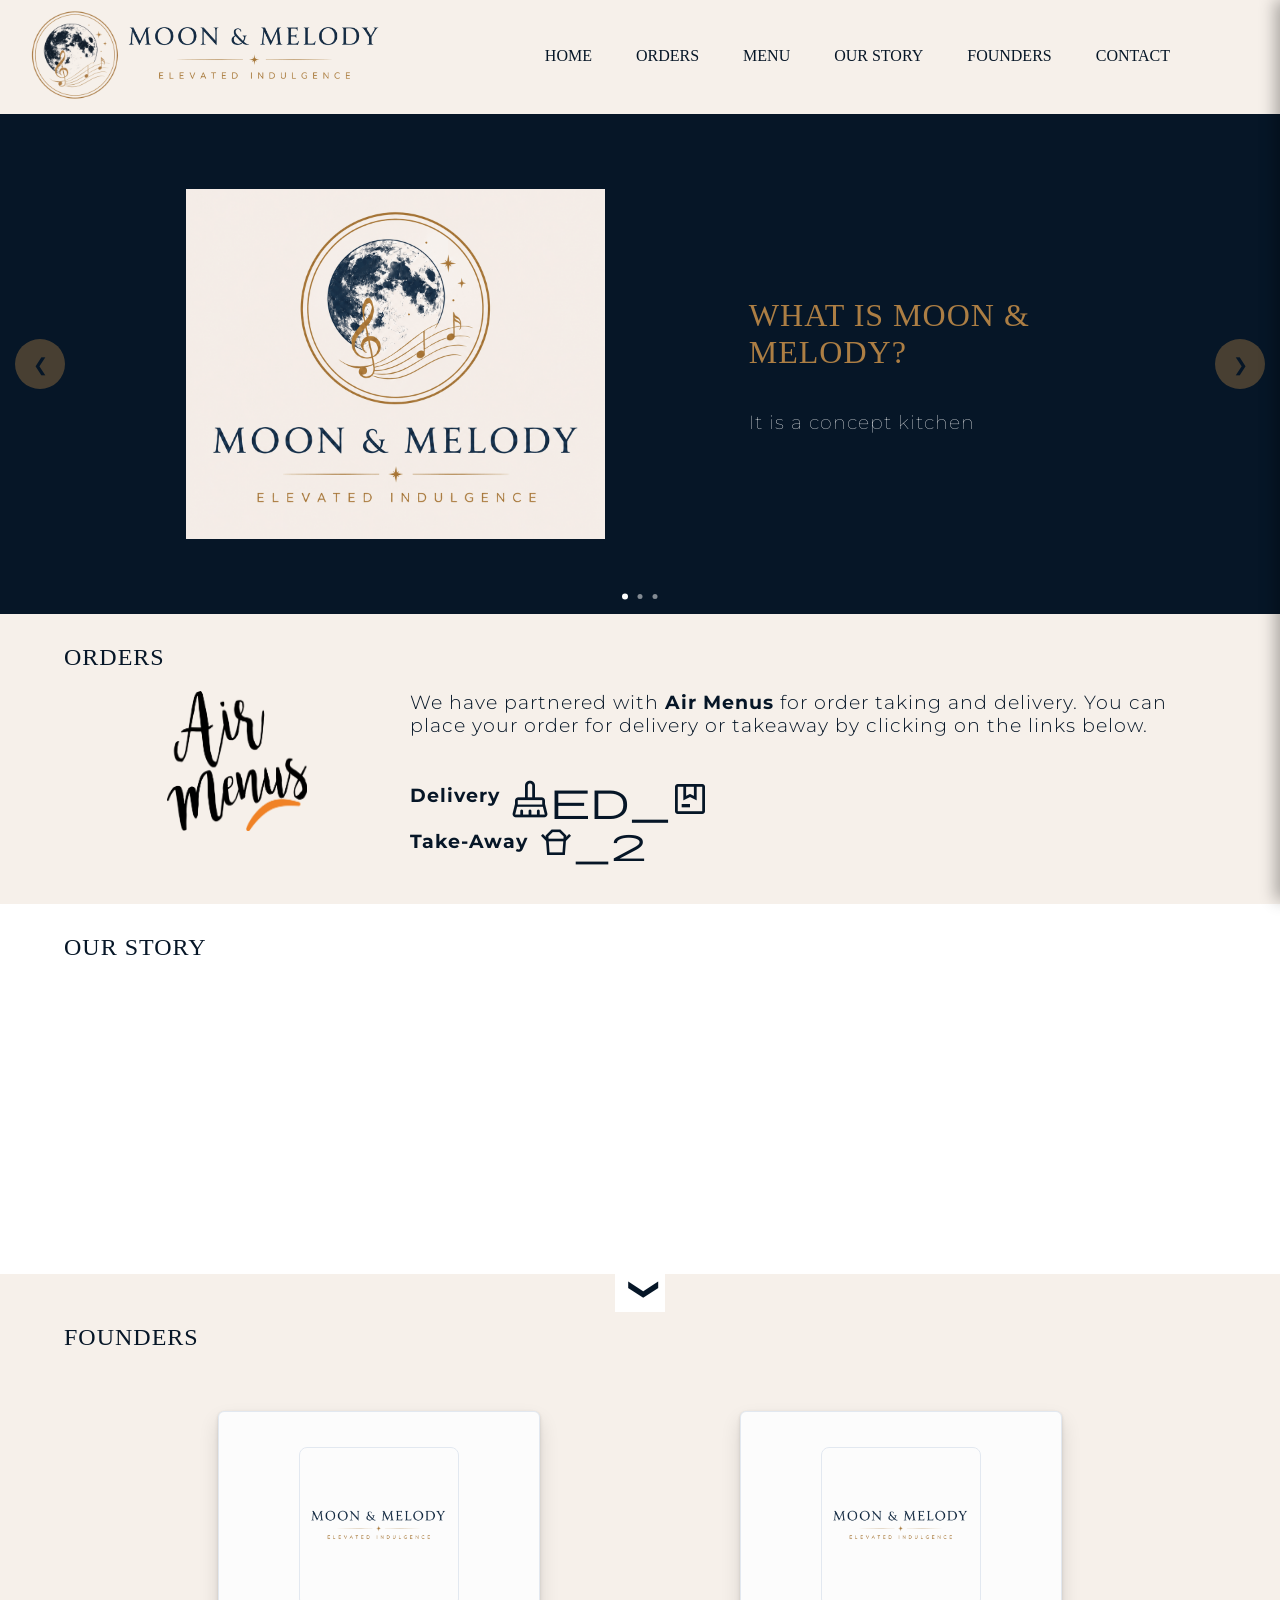
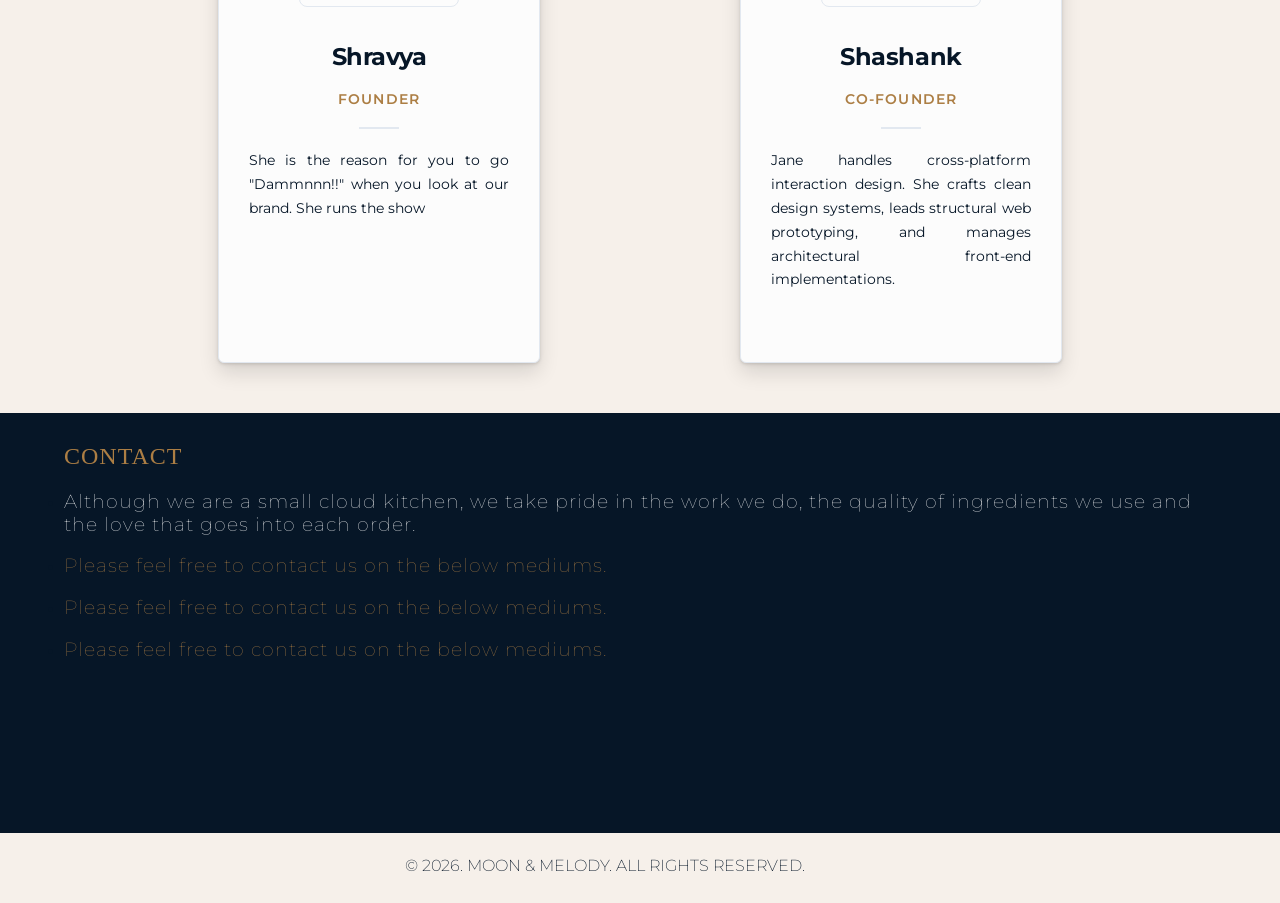
==== commit f43e70c0: "Responsive changes iteration 11" ====
--- a/index.html
+++ b/index.html
@@ -416,13 +416,16 @@
 <section id="order" class="container order">
     <h1 class="textWeight100 uppercase">Orders</h1>
     <div class="orderDiv">
-        <div style="width: 70%;">
-            <h3 style="color: var(--navy);font-weight: 300;margin-top: 0;">We have partnered with <b>Air Menus</b> for order taking and delivery. You can place your order for delivery or takeaway by clicking on the links below. <br /><br /></h3>
-            <div class="orderDiv">
+        <div class="airmenuLogoDiv">
+            <img src="images/airMenu.png" alt="Air Menus" class="airmenuLogo">
+        </div>
+        <div class="orderTextDiv">
+            <h3 class="orderText">We have partnered with <b>Air Menus</b> for order taking and delivery. You can place your order for delivery or takeaway by clicking on the links below. <br /><br /></h3>
+            <div class="orderTypeOfDeliveryDiv">
                 <div class="orderLogoDiv">
-                    <a href="https://airmenus.in/moon&melody/order/Delivery/" style="text-decoration: none; color: var(--navy)">
-                        <div class="orderDiv">
-                            <h3 style="font-weight: bold;margin-top: 5px;margin-right: 10px;color: var(--navy);">Delivery</h3>
+                    <a class="orderAnchor" href="https://airmenus.in/moon&melody/order/Delivery/">
+                        <div class="orderDeliveryAnchorDiv">
+                            <h3 class="orderDeliveryDiv">Delivery</h3>
                             <span class="material-symbols-outlined" style="font-size: 40px;">
                                 moped_package
                             </span>
@@ -430,9 +433,9 @@
                     </a>
                 </div>
                 <div class="orderLogoDiv">
-                    <a href="https://airmenus.in/moon&melody/order/Take-Away/" style="text-decoration: none; color: var(--navy)">
-                        <div class="orderDiv">
-                            <h3 style="font-weight: bold;margin-top: 5px;margin-right: 10px;color: var(--navy);">Take-Away</h3>
+                    <a class="orderAnchor" href="https://airmenus.in/moon&melody/order/Take-Away/" style="text-decoration: none; color: var(--navy)">
+                        <div class="orderTakeawayAnchorDiv">
+                            <h3 class="orderTakeawayDiv">Take-Away</h3>
                             <span class="material-symbols-outlined" style="font-size: 36px;">
                                 takeout_dining_2
                             </span>
@@ -440,9 +443,6 @@
                     </a>
                 </div>
             </div>
-        </div>
-        <div style="width: 30%;text-align: center;">
-            <img src="images/airMenu.png" alt="Air Menus" class="airmenuLogo">
         </div>
     </div>
 </section>
--- a/css/style.css
+++ b/css/style.css
@@ -183,8 +183,23 @@
     padding-bottom: 30px;
 }
 
+.orderText {
+    color: var(--navy);
+    font-weight: 300;
+    margin-top: 0;
+}
+
 .orderDiv {
     display: flex;
+}
+
+.orderTextDiv {
+    width: 70%;
+}
+
+.airmenuLogoDiv {
+    width: 30%;
+    text-align: center;
 }
 
 .airmenuLogo {
@@ -196,6 +211,34 @@
     display: flex;
     justify-content: center;
     width: 50%;
+}
+
+.orderAnchor {
+    width: 100%;
+    color: var(--navy);
+    text-decoration: none;
+}
+
+.orderDeliveryAnchorDiv {
+    display: flex;
+}
+
+.orderTakeawayAnchorDiv {
+    display: flex;
+}
+
+.orderDeliveryDiv {
+    font-weight: bold;
+    margin-top: 5px;
+    margin-right: 10px;
+    color: var(--navy);
+}
+
+.orderTakeawayDiv {
+    font-weight: bold;
+    margin-top: 5px;
+    margin-right: 10px;
+    color: var(--navy);
 }
 
 .deliveryLogo {
@@ -837,6 +880,52 @@
         text-align: center;
     }
 
+    .order {
+        height: 450px;
+    }
+
+    .orderDiv {
+        display: inline;
+    }
+
+    .orderText {
+        text-align: center;
+    }
+
+    .airmenuLogoDiv {
+        width: 100%;
+        margin-bottom: 50px;
+        margin-top: 30px;
+    }
+
+    .orderTextDiv {
+        width: 100%;
+    }
+
+    .airmenuLogo {
+        height: 100px;
+        width: 100px;
+    }
+
+    .orderTypeOfDeliveryDiv {
+        display: flex;
+    }
+
+    .orderAnchor {
+        width: 100%;
+        color: var(--navy);
+        text-decoration: none;
+    }
+
+    .orderDeliveryAnchorDiv {
+        display: flex;
+    }
+
+    .orderTakeawayAnchorDiv {
+        display: flex;
+        justify-content: end;
+    }
+
     .category-heading {
         display: flex;
         justify-content: center;
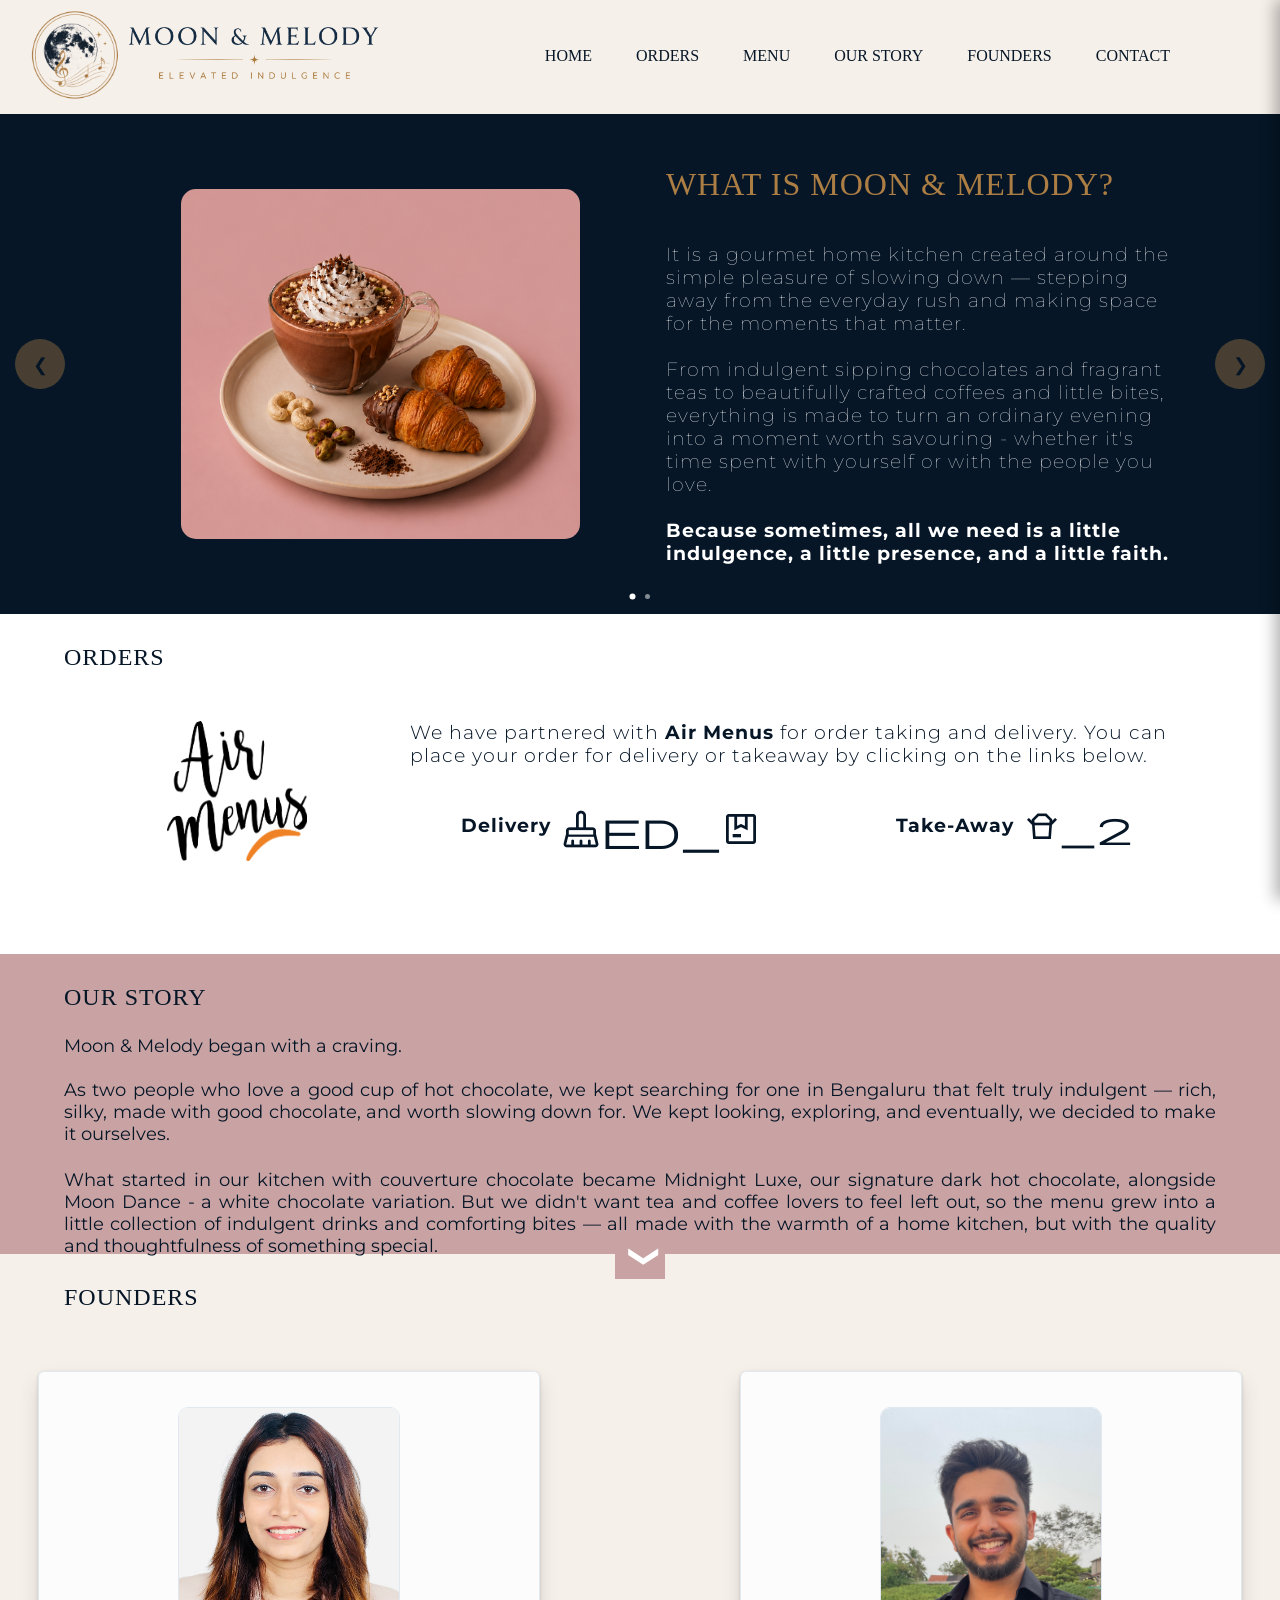
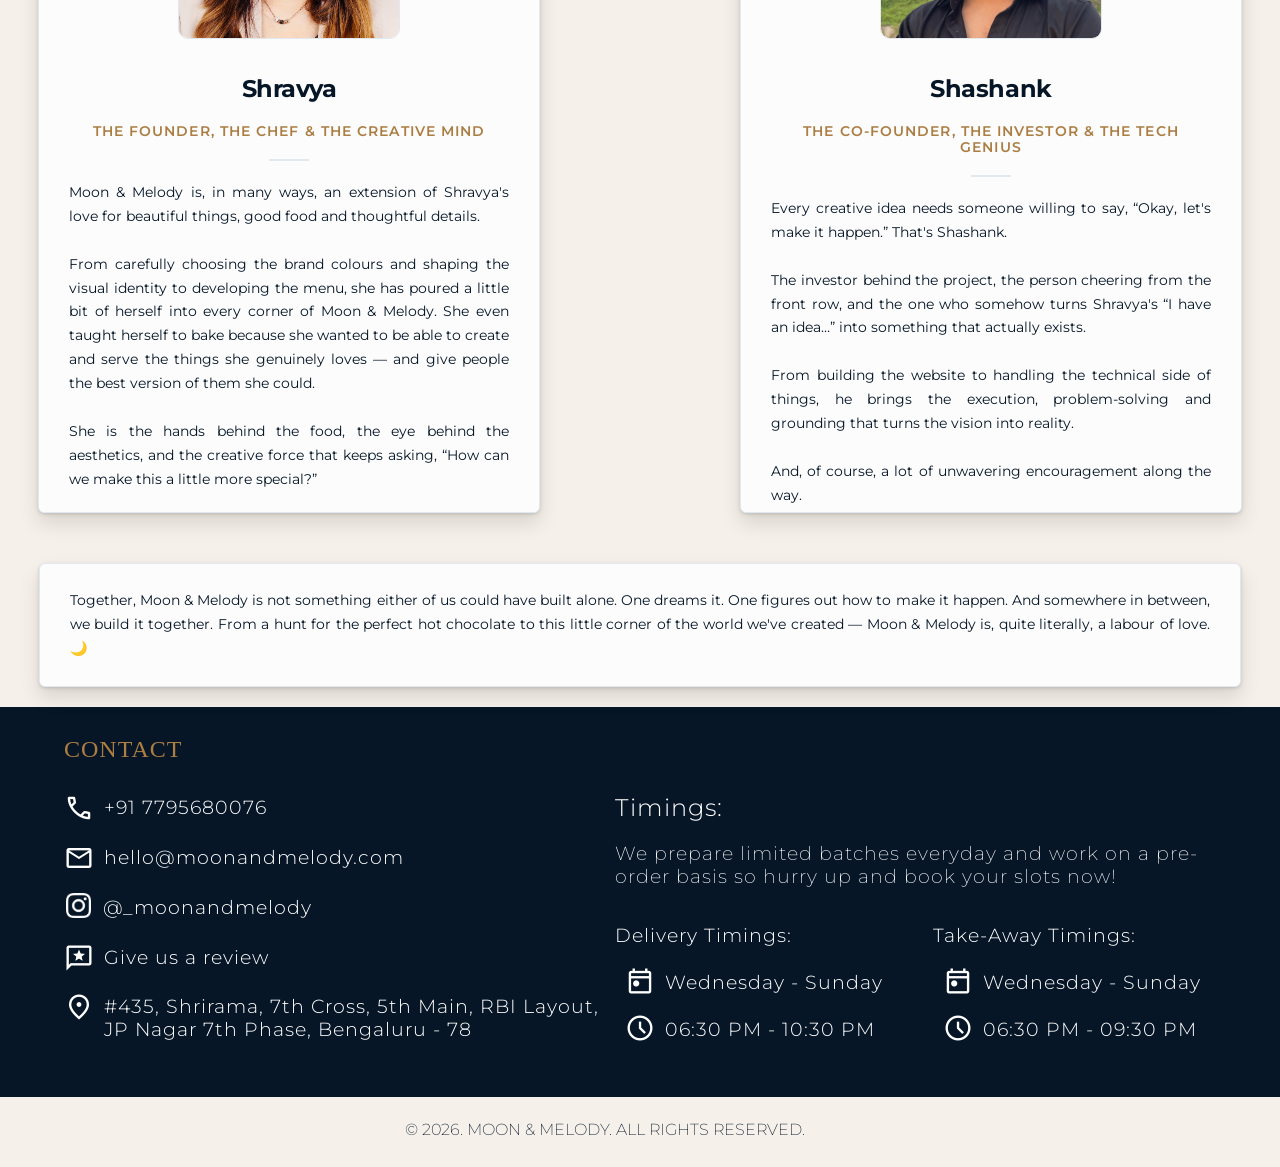
==== commit 82319aaf: "Responsive changes iteration 13" ====
--- a/index.html
+++ b/index.html
@@ -13,7 +13,7 @@
     <link rel="preconnect" href="https://googleapis.com">
     <link rel="preconnect" href="https://gstatic.com" crossorigin>
     <link href="https://fonts.googleapis.com/css2?family=Montserrat:ital,wght@0,100..900;1,100..900&display=swap" rel="stylesheet" >
-    <link rel="stylesheet" href="https://fonts.googleapis.com/css2?family=Material+Symbols+Outlined:opsz,wght,FILL,GRAD@20..48,100..700,0..1,-50..200&icon_names=moped_package,takeout_dining_2" />
+    <link rel="stylesheet" href="https://fonts.googleapis.com/css2?family=Material+Symbols+Outlined:opsz,wght,FILL,GRAD@20..48,100..700,0..1,-50..200&icon_names=moped_package,takeout_dining_2,call,mail,reviews,location_on,schedule,today" />
 </head>
 <body>
 <div id="pageLoader" class="loader-overlay">
@@ -58,66 +58,47 @@
             </div>
             <div class="menu-carousel-container signature">
                 <div class="menu-carousel-div">
-                    <div class="menu-carousel-track">
-                        <div class="menu-carousel-slide">
-                            <div style="display: inline-flex;justify-content: center;gap: 30px;">
-                                <article class="itemCard">
-                                    <div class="itemCard-image-div">
-                                        <img src="images/Midnight%20Luxe.jpeg" alt="Dark Chocolate" class="itemCard-image-div-img">
-                                    </div>
-                                    <div class="item-info">
-                                        <div>
-                                            <h2 class="item-name uppercase">Midnight Luxe</h2>
-                                        </div>
-                                        <p class="item-title">60% Dark Chocolate - 200mL</p>
-                                        <p class="item-bio">
-                                            She is the reason for you to go "Dammnnn!!" when you look at our brand. She runs the show
-                                        </p>
-
-                                        <p class="item-price">
-                                            MRP &#8377;359/-
-                                        </p>
-                                    </div>
-                                </article>
-                                <article class="itemCard">
-                                    <div class="itemCard-image-div">
-                                        <img src="images/Moon%20Dance.jpeg" alt="White Chocolate" class="itemCard-image-div-img">
-                                    </div>
-                                    <div class="item-info">
-                                        <div>
-                                            <h2 class="item-name uppercase">Moon Dance</h2>
-                                        </div>
-                                        <p class="item-title">White Chocolate - 200mL</p>
-                                        <p class="item-bio">
-                                            She is the reason for you to go "Dammnnn!!" when you look at our brand. She runs the show
-                                        </p>
-                                        <p class="item-price">
-                                            MRP &#8377;389/-
-                                        </p>
-                                    </div>
-                                </article>
-                                <!--
-                                <article class="itemCard">
-                                    <div class="itemCard-image-div">
-                                        <img src="images/Midnight%20Luxe.jpeg" alt="dark chocolate vegan" class="itemCard-image-div-img">
-                                    </div>
-                                    <div class="item-info">
-                                        <div>
-                                            <h2 class="item-name uppercase">Midnight Luxe - Vegan</h2>
-                                        </div>
-                                        <p class="item-title">60% Vegan Dark Chocolate - 200mL</p>
-                                        <p class="item-bio">
-                                            She is the reason for you to go "Dammnnn!!" when you look at our brand. She runs the show
-                                        </p>
-                                        <p class="item-price">
-                                            MRP &#8377;349/-
-                                        </p>
-                                    </div>
-                                </article>
-                                -->
-                            </div>
-                        </div>
-                    </div>
+                    <div class="menu-carousel-track" id="signatureCarouselTrack">
+                        <article class="itemCard">
+                            <div class="itemCard-image-div">
+                                <img src="images/Midnight%20Luxe.jpeg" alt="Dark Chocolate" class="itemCard-image-div-img">
+                            </div>
+                            <div class="item-info">
+                                <div>
+                                    <h2 class="item-name uppercase">Midnight Luxe</h2>
+                                </div>
+                                <p class="item-title">60% Dark Chocolate - 200mL</p>
+                                <p class="item-bio">
+                                    She is the reason for you to go "Dammnnn!!" when you look at our brand. She runs the show
+                                </p>
+
+                                <p class="item-price">
+                                    MRP &#8377;359/-
+                                </p>
+                            </div>
+                        </article>
+                        <article class="itemCard">
+                            <div class="itemCard-image-div">
+                                <img src="images/Moon%20Dance.jpeg" alt="White Chocolate" class="itemCard-image-div-img">
+                            </div>
+                            <div class="item-info">
+                                <div>
+                                    <h2 class="item-name uppercase">Moon Dance</h2>
+                                </div>
+                                <p class="item-title">White Chocolate - 200mL</p>
+                                <p class="item-bio">
+                                    She is the reason for you to go "Dammnnn!!" when you look at our brand. She runs the show
+                                </p>
+                                <p class="item-price">
+                                    MRP &#8377;389/-
+                                </p>
+                            </div>
+                        </article>
+                    </div>
+                </div>
+                <div class="signature-carousel-indicators" id="signatureIndicators">
+                    <span class="signatureDot active" data-index="0"></span>
+                    <span class="signatureDot" data-index="1"></span>
                 </div>
             </div>
             <div class="statutoryDiv">
@@ -130,63 +111,64 @@
             </div>
             <div class="menu-carousel-container gourmet">
                 <div class="menu-carousel-div">
-                    <div class="menu-carousel-track">
-                        <div class="menu-carousel-slide">
-                            <div style="display: inline-flex;justify-content: center;gap: 30px;">
-                                <article class="itemCard">
-                                    <div class="itemCard-image-div">
-                                        <img src="images/Rose%20Tea.jpeg" alt="Rose Chai" class="itemCard-image-div-img">
-                                    </div>
-                                    <div class="item-info">
-                                        <div>
-                                            <h2 class="item-name uppercase">Rose Chai</h2>
-                                        </div>
-                                        <p class="item-title uppercase">Without Milk - 200 ML</p>
-                                        <p class="item-bio">
-                                            She is the reason for you to go "Dammnnn!!" when you look at our brand. She runs the show
-                                        </p>
-                                        <p class="item-price">
-                                            MRP &#8377;239/-
-                                        </p>
-                                    </div>
-                                </article>
-                                <article class="itemCard">
-                                    <div class="itemCard-image-div">
-                                        <img src="images/Rose%20Tea.jpeg" alt="Rose Chai" class="itemCard-image-div-img">
-                                    </div>
-                                    <div class="item-info">
-                                        <div>
-                                            <h2 class="item-name uppercase">Rose Chai</h2>
-                                        </div>
-                                        <p class="item-title uppercase">With Milk - 200 ML</p>
-                                        <p class="item-bio">
-                                            She is the reason for you to go "Dammnnn!!" when you look at our brand. She runs the show
-                                        </p>
-                                        <p class="item-price">
-                                            MRP &#8377;259/-
-                                        </p>
-                                    </div>
-                                </article>
-                                <article class="itemCard">
-                                    <div class="itemCard-image-div">
-                                        <img src="images/Biscoff%20Latte.jpeg" alt="Biscoff Latte" class="itemCard-image-div-img">
-                                    </div>
-                                    <div class="item-info">
-                                        <div>
-                                            <h2 class="item-name uppercase">Biscoff Latte</h2>
-                                        </div>
-                                        <p class="item-title uppercase">200 ML</p>
-                                        <p class="item-bio">
-                                            She is the reason for you to go "Dammnnn!!" when you look at our brand. She runs the show
-                                        </p>
-                                        <p class="item-price">
-                                            MRP &#8377;429/-
-                                        </p>
-                                    </div>
-                                </article>
-                            </div>
-                        </div>
-                    </div>
+                    <div class="menu-carousel-track" id="gourmetCarouselTrack">
+                        <article class="itemCard">
+                            <div class="itemCard-image-div">
+                                <img src="images/Rose%20Tea.jpeg" alt="Rose Chai" class="itemCard-image-div-img">
+                            </div>
+                            <div class="item-info">
+                                <div>
+                                    <h2 class="item-name uppercase">Rose Chai</h2>
+                                </div>
+                                <p class="item-title uppercase">Without Milk - 200 ML</p>
+                                <p class="item-bio">
+                                    She is the reason for you to go "Dammnnn!!" when you look at our brand. She runs the show
+                                </p>
+                                <p class="item-price">
+                                    MRP &#8377;239/-
+                                </p>
+                            </div>
+                        </article>
+                        <article class="itemCard">
+                            <div class="itemCard-image-div">
+                                <img src="images/Rose%20Tea.jpeg" alt="Rose Chai" class="itemCard-image-div-img">
+                            </div>
+                            <div class="item-info">
+                                <div>
+                                    <h2 class="item-name uppercase">Rose Chai</h2>
+                                </div>
+                                <p class="item-title uppercase">With Milk - 200 ML</p>
+                                <p class="item-bio">
+                                    She is the reason for you to go "Dammnnn!!" when you look at our brand. She runs the show
+                                </p>
+                                <p class="item-price">
+                                    MRP &#8377;259/-
+                                </p>
+                            </div>
+                        </article>
+                        <article class="itemCard">
+                            <div class="itemCard-image-div">
+                                <img src="images/Biscoff%20Latte.jpeg" alt="Biscoff Latte" class="itemCard-image-div-img">
+                            </div>
+                            <div class="item-info">
+                                <div>
+                                    <h2 class="item-name uppercase">Biscoff Latte</h2>
+                                </div>
+                                <p class="item-title uppercase">200 ML</p>
+                                <p class="item-bio">
+                                    She is the reason for you to go "Dammnnn!!" when you look at our brand. She runs the show
+                                </p>
+                                <p class="item-price">
+                                    MRP &#8377;429/-
+                                </p>
+                            </div>
+                        </article>
+                    </div>
+                </div>
+                <div class="gourmet-carousel-indicators" id="gourmetIndicators">
+                    <span class="gourmetDot active" data-index="0"></span>
+                    <span class="gourmetDot" data-index="1"></span>
+                    <span class="gourmetDot" data-index="2"></span>
                 </div>
             </div>
             <div class="statutoryDiv">
@@ -202,156 +184,105 @@
                 <button class="bakedItems-carousel-btn bakedItemsNext" id="bakedItemsNextBtn">&#10095;</button>
                 <div class="menu-carousel-div">
                     <div class="menu-carousel-track" id="bakedCarouselTrack">
-                        <div class="menu-carousel-slide">
-                            <div style="display: inline-flex;justify-content: center;gap: 30px;">
-                                <article class="itemCard">
-                                    <div class="itemCard-image-div">
-                                        <img src="images/Potato%20Pops.jpeg" alt="Potato Swirls" class="itemCard-image-div-img">
-                                    </div>
-                                    <div class="item-info">
-                                        <div>
-                                            <h2 class="item-name uppercase">Golden Potato Swirls</h2>
-                                        </div>
-                                        <p class="item-title uppercase">12 SWIRLS - SALTED </p>
-                                        <p class="item-bio">
-                                            She is the reason for you to go "Dammnnn!!" when you look at our brand. She runs the show
-                                        </p>
-                                        <p class="item-price">
-                                            MRP &#8377;169/-
-                                        </p>
-                                    </div>
-                                </article>
-                                <article class="itemCard">
-                                    <div class="itemCard-image-div">
-                                        <img src="images/Potato%20Pops.jpeg" alt="Potato Swirls" class="itemCard-image-div-img">
-                                    </div>
-                                    <div class="item-info">
-                                        <div>
-                                            <h2 class="item-name uppercase">Golden Potato Swirls</h2>
-                                        </div>
-                                        <p class="item-title uppercase">12 SWIRLS - PERI PERI </p>
-                                        <p class="item-bio">
-                                            She is the reason for you to go "Dammnnn!!" when you look at our brand. She runs the show
-                                        </p>
-                                        <p class="item-price">
-                                            MRP &#8377;179/-
-                                        </p>
-                                    </div>
-                                </article>
-                                <article class="itemCard">
-                                    <div class="itemCard-image-div">
-                                        <img src="images/Bun%20Maska.jpeg" alt="Bun Maska" class="itemCard-image-div-img">
-                                    </div>
-                                    <div class="item-info">
-                                        <div>
-                                            <h2 class="item-name uppercase">Brioche Bun Maska</h2>
-                                        </div>
-                                        <p class="item-title uppercase">1 PIECE</p>
-                                        <p class="item-bio">
-                                            She is the reason for you to go "Dammnnn!!" when you look at our brand. She runs the show
-                                        </p>
-                                        <p class="item-price">
-                                            MRP &#8377;189/-
-                                        </p>
-                                    </div>
-                                </article>
-                                <article class="itemCard">
-                                    <div class="itemCard-image-div">
-                                        <img src="images/Mini%20Croissant.jpeg" alt="Mini Croissant" class="itemCard-image-div-img">
-                                    </div>
-                                    <div class="item-info">
-                                        <div>
-                                            <h2 class="item-name uppercase"> Twin Mini Croissants</h2>
-                                        </div>
-                                        <p class="item-title uppercase">2 PIECES</p>
-                                        <p class="item-bio">
-                                            She is the reason for you to go "Dammnnn!!" when you look at our brand. She runs the show
-                                        </p>
-                                        <p class="item-price">
-                                            MRP &#8377;219/-
-                                        </p>
-                                    </div>
-                                </article>
-                                <article class="itemCard">
-                                    <div class="itemCard-image-div">
-                                        <img src="images/Garlic%20Bread.jpeg" alt="Sourdough Garlic Toast" class="itemCard-image-div-img">
-                                    </div>
-                                    <div class="item-info">
-                                        <div>
-                                            <h2 class="item-name uppercase">Olives & Cheese Sourdough Toast</h2>
-                                        </div>
-                                        <p class="item-title uppercase">4 SLICES</p>
-                                        <p class="item-bio">
-                                            She is the reason for you to go "Dammnnn!!" when you look at our brand. She runs the show
-                                        </p>
-                                        <p class="item-price">
-                                            MRP &#8377;349/-
-                                        </p>
-                                    </div>
-                                </article>
-                            </div>
-                        </div>
-                    </div>
+                        <article class="itemCard">
+                            <div class="itemCard-image-div">
+                                <img src="images/Potato%20Pops.jpeg" alt="Potato Swirls" class="itemCard-image-div-img">
+                            </div>
+                            <div class="item-info">
+                                <div>
+                                    <h2 class="item-name uppercase">Golden Potato Swirls</h2>
+                                </div>
+                                <p class="item-title uppercase">12 SWIRLS - SALTED </p>
+                                <p class="item-bio">
+                                    She is the reason for you to go "Dammnnn!!" when you look at our brand. She runs the show
+                                </p>
+                                <p class="item-price">
+                                    MRP &#8377;169/-
+                                </p>
+                            </div>
+                        </article>
+                        <article class="itemCard">
+                            <div class="itemCard-image-div">
+                                <img src="images/Potato%20Pops.jpeg" alt="Potato Swirls" class="itemCard-image-div-img">
+                            </div>
+                            <div class="item-info">
+                                <div>
+                                    <h2 class="item-name uppercase">Golden Potato Swirls</h2>
+                                </div>
+                                <p class="item-title uppercase">12 SWIRLS - PERI PERI </p>
+                                <p class="item-bio">
+                                    She is the reason for you to go "Dammnnn!!" when you look at our brand. She runs the show
+                                </p>
+                                <p class="item-price">
+                                    MRP &#8377;179/-
+                                </p>
+                            </div>
+                        </article>
+                        <article class="itemCard">
+                            <div class="itemCard-image-div">
+                                <img src="images/Bun%20Maska.jpeg" alt="Bun Maska" class="itemCard-image-div-img">
+                            </div>
+                            <div class="item-info">
+                                <div>
+                                    <h2 class="item-name uppercase">Brioche Bun Maska</h2>
+                                </div>
+                                <p class="item-title uppercase">1 PIECE</p>
+                                <p class="item-bio">
+                                    She is the reason for you to go "Dammnnn!!" when you look at our brand. She runs the show
+                                </p>
+                                <p class="item-price">
+                                    MRP &#8377;189/-
+                                </p>
+                            </div>
+                        </article>
+                        <article class="itemCard">
+                            <div class="itemCard-image-div">
+                                <img src="images/Mini%20Croissant.jpeg" alt="Mini Croissant" class="itemCard-image-div-img">
+                            </div>
+                            <div class="item-info">
+                                <div>
+                                    <h2 class="item-name uppercase"> Twin Mini Croissants</h2>
+                                </div>
+                                <p class="item-title uppercase">2 PIECES</p>
+                                <p class="item-bio">
+                                    She is the reason for you to go "Dammnnn!!" when you look at our brand. She runs the show
+                                </p>
+                                <p class="item-price">
+                                    MRP &#8377;219/-
+                                </p>
+                            </div>
+                        </article>
+                        <article class="itemCard">
+                            <div class="itemCard-image-div">
+                                <img src="images/Garlic%20Bread.jpeg" alt="Sourdough Garlic Toast" class="itemCard-image-div-img">
+                            </div>
+                            <div class="item-info">
+                                <div>
+                                    <h2 class="item-name uppercase">Olives & Cheese Sourdough Toast</h2>
+                                </div>
+                                <p class="item-title uppercase">4 SLICES</p>
+                                <p class="item-bio">
+                                    She is the reason for you to go "Dammnnn!!" when you look at our brand. She runs the show
+                                </p>
+                                <p class="item-price">
+                                    MRP &#8377;349/-
+                                </p>
+                            </div>
+                        </article>
+                    </div>
+                </div>
+                <div class="baked-carousel-indicators" id="bakedIndicators">
+                    <span class="bakedDot active" data-index="0"></span>
+                    <span class="bakedDot" data-index="1"></span>
+                    <span class="bakedDot" data-index="2"></span>
+                    <span class="bakedDot" data-index="3"></span>
+                    <span class="bakedDot" data-index="4"></span>
                 </div>
             </div>
             <div class="statutoryDiv">
                 <span class="statutory" style="color:var(--ivory)">*Images are for illustration purpose only. Real product might look different.</span>
             </div>
         </div>
-        <!--
-        <div id="addOnItems" class="addOnItems boxShadow">
-            <div>
-                <h2 class="uppercase category-heading" style="color: white;">Add-Ons</h2>
-            </div>
-            <div style="display: flex;justify-content: center;gap: 30px;">
-                <article class="itemCard">
-                    <div class="itemCard-image-div">
-                        <img src="images/darkChocolate.png" alt="dark chocolate" class="itemCard-image-div-img">
-                    </div>
-                    <div class="item-info">
-                        <div>
-                            <h2 class="item-name">Midnight Luxe</h2>
-                        </div>
-                        <p class="item-title">Dark Chocolate</p>
-                        <p class="item-bio">
-                            She is the reason for you to go "Dammnnn!!" when you look at our brand. She runs the show
-                        </p>
-                    </div>
-                </article>
-                <article class="itemCard">
-                    <div class="itemCard-image-div">
-                        <img src="images/whiteChocolate.png" alt="white chocolate" class="itemCard-image-div-img">
-                    </div>
-                    <div class="item-info">
-                        <div>
-                            <h2 class="item-name">Moondance</h2>
-                        </div>
-                        <p class="item-title">White Chocolate</p>
-                        <p class="item-bio">
-                            She is the reason for you to go "Dammnnn!!" when you look at our brand. She runs the show
-                        </p>
-                    </div>
-                </article>
-                <article class="itemCard">
-                    <div class="itemCard-image-div">
-                        <img src="images/darkChocolate.png" alt="dark chocolate vegan" class="itemCard-image-div-img">
-                    </div>
-                    <div class="item-info">
-                        <div>
-                            <h2 class="item-name">Midnight Luxe - Vegan</h2>
-                        </div>
-                        <p class="item-title">Vegan Dark Chocolate</p>
-                        <p class="item-bio">
-                            She is the reason for you to go "Dammnnn!!" when you look at our brand. She runs the show
-                        </p>
-                    </div>
-                </article>
-            </div>
-            <div class="statutoryDiv">
-                <span class="statutory" style="color:white">*Images are for illustration purpose only. Real product might look different.</span>
-            </div>
-        </div>
-        -->
     </div>
 </div>
 
@@ -366,40 +297,47 @@
             <div class="carousel-track" id="homeCarouselTrack">
                 <div class="carousel-slide">
                     <div class="hero-inner-left">
-                        <img src="images/primaryLogo.png" alt="primaryLogo" class="primaryLogoHeight40">
+                        <img src="images/food%20pairing.png" alt="primaryLogo" class="primaryLogoHeight40">
                     </div>
                     <div class="hero-inner-right">
                         <div>
                             <h1 class="textWeight100 uppercase questionClass" style="color: var(--gold)">What is Moon & Melody?</h1>
                         </div>
                         <div>
-                            <h3 class="textWeight100 answerClass">It is a concept kitchen</h3>
+                            <h3 class="textWeight100 answerClass">
+                                It is a gourmet home kitchen created around the simple pleasure of slowing down — stepping away from the everyday rush and making space for the moments that matter.
+                                <br /> <br />
+                                From indulgent sipping chocolates and fragrant teas to beautifully crafted coffees and little bites, everything is made to turn an ordinary evening into a moment worth savouring - whether it's time spent with yourself or with the people you love.
+                                <br /><br />
+                                <b>Because sometimes, all we need is a little indulgence, a little presence, and a little faith.</b>
+                            </h3>
                         </div>
                     </div>
                 </div>
                 <div class="carousel-slide">
                     <div class="hero-inner-left">
-                        <img src="images/primaryLogo.png" alt="primaryLogo" class="primaryLogoHeight40" loading="lazy">
+                        <img src="images/lunar%20cards.png" alt="primaryLogo" class="primaryLogoHeight40" loading="lazy" style="height: 60%">
                     </div>
                     <div class="hero-inner-right">
                         <div>
-                            <h1 class="textWeight100 uppercase questionClass" style="color: var(--gold)">What is <br/>Moon & Melody?</h1>
-                        </div>
-                        <div>
-                            <h3 class="textWeight100 answerClass">It is a concept kitchen 1</h3>
-                        </div>
-                    </div>
-                </div>
-                <div class="carousel-slide">
-                    <div class="hero-inner-left">
-                        <img src="images/primaryLogo.png" alt="primaryLogo" class="primaryLogoHeight40" loading="lazy">
-                    </div>
-                    <div class="hero-inner-right">
-                        <div>
-                            <h1 class="textWeight100 uppercase questionClass" style="color: var(--gold)">What is <br/>Moon & Melody?</h1>
-                        </div>
-                        <div>
-                            <h3 class="textWeight100 answerClass">It is a concept kitchen 2</h3>
+                            <h1 class="textWeight100 uppercase questionClass" style="color: var(--gold)">What Makes Us Different?</h1>
+                        </div>
+                        <div>
+                            <h3 class="textWeight100 answerClass">
+                                It's the little things.
+                            </h3>
+                            <ul>
+                                <li><h3 class="textWeight100 answerClass list">Small-batch recipes</h3></li>
+                                <li><h3 class="textWeight100 answerClass list">Thoughtful pairings</h3></li>
+                                <li><h3 class="textWeight100 answerClass list">Ingredients chosen with intention</h3></li>
+                                <li><h3 class="textWeight100 answerClass list">A menu designed for lingering</h3></li>
+                                <li><h3 class="textWeight100 answerClass list">And a little message from the universe, waiting inside every order</h3></li>
+                            </ul>
+                            <h3 class="textWeight100 answerClass paddingBottom45">
+                                At Moon & Melody, we don't just want to make something delicious.
+                                <br /><br />
+                                <b>We want to make the moment around it feel special!</b>
+                            </h3>
                         </div>
                     </div>
                 </div>
@@ -408,7 +346,6 @@
         <div class="carousel-indicators" id="homeCarouselIndicators">
             <span class="dot active" data-index="0"></span>
             <span class="dot" data-index="1"></span>
-            <span class="dot" data-index="2"></span>
         </div>
     </div>
 </div>
@@ -423,7 +360,7 @@
             <h3 class="orderText">We have partnered with <b>Air Menus</b> for order taking and delivery. You can place your order for delivery or takeaway by clicking on the links below. <br /><br /></h3>
             <div class="orderTypeOfDeliveryDiv">
                 <div class="orderLogoDiv">
-                    <a class="orderAnchor" href="https://airmenus.in/moon&melody/order/Delivery/">
+                    <a class="orderAnchor" href="https://airmenus.in/moon&melody/order/Delivery/" target="_blank">
                         <div class="orderDeliveryAnchorDiv">
                             <h3 class="orderDeliveryDiv">Delivery</h3>
                             <span class="material-symbols-outlined" style="font-size: 40px;">
@@ -433,7 +370,7 @@
                     </a>
                 </div>
                 <div class="orderLogoDiv">
-                    <a class="orderAnchor" href="https://airmenus.in/moon&melody/order/Take-Away/" style="text-decoration: none; color: var(--navy)">
+                    <a class="orderAnchor" href="https://airmenus.in/moon&melody/order/Take-Away/" target="_blank">
                         <div class="orderTakeawayAnchorDiv">
                             <h3 class="orderTakeawayDiv">Take-Away</h3>
                             <span class="material-symbols-outlined" style="font-size: 36px;">
@@ -447,12 +384,81 @@
     </div>
 </section>
 
-<section id="ourStorySection" class="container ourStorySection">
-    <h1 class="textWeight100 uppercase">Our Story</h1>
+<div class="story-wrapper" id="storyWrapperDiv">
+    <section id="ourStorySection" class="container ourStorySection">
+        <h1 class="textWeight100 uppercase">Our Story</h1>
+        <div>
+            <div class="ourStoryTextLeft">
+                <h4 class="ourStoryText">
+                    Moon & Melody began with a craving.
+                    <br /><br />
+                    As two people who love a good cup of hot chocolate, we kept searching for one in Bengaluru that felt truly indulgent — rich, silky, made with good chocolate, and worth slowing down for. We kept looking, exploring, and eventually, we decided to make it ourselves.
+                </h4>
+            </div>
+            <div class="ourStoryTextLeft">
+                <h4 class="ourStoryText">
+                    What started in our kitchen with couverture chocolate became Midnight Luxe, our signature dark hot chocolate, alongside Moon Dance - a white chocolate variation. But we didn't want tea and coffee lovers to feel left out, so the menu grew into a little collection of indulgent drinks and comforting bites — all made with the warmth of a home kitchen, but with the quality and thoughtfulness of something special.
+                </h4>
+            </div>
+        </div>
+    </section>
+
+    <section id="ourStoryExpandedSection" class="container ourStoryExpandedSection">
+        <div class="ourStoryExpandedDiv">
+            <div class="imageDiv">
+                <img src="images/us.jpeg" alt="Us" class="usImage">
+            </div>
+            <div>
+                <div class="ourStoryExpandedTextRight">
+                    <h4 class="ourStoryText" style="margin-top: 0;">
+                        Because that's what we wanted Moon & Melody to feel like: homemade, but elevated. Indulgent, but familiar.
+                    </h4>
+                </div>
+                <div class="ourStoryExpandedTextRight">
+                    <h4 class="ourStoryText">
+                        But somewhere along the way, we realised we were creating something bigger than food.
+                    </h4>
+                </div>
+                <div class="ourStoryExpandedTextRight">
+                    <h4 class="ourStoryText">
+                        We both remember the little thrill of childhood — finding a collectible tucked inside a chips packet, a bubblegum wrapper, or some ordinary little treat. Those tiny surprises made everyday moments feel magical. Somewhere between growing up, rushing through work and constantly being on the move, we felt like we had lost that joy.
+                    </h4>
+                </div>
+                <div class="ourStoryExpandedTextRight">
+                    <h4 class="ourStoryText">
+                        So we decided to bring a little of it back.
+                    </h4>
+                </div>
+                <div class="ourStoryExpandedTextRight">
+                    <h4 class="ourStoryText">
+                        Every Moon & Melody order carries a lunar cycle collectible card — a small message from the universe, meant to find you wherever you are in life. Not an answer, not a prediction. Just a little reminder to pause, have faith, and trust your journey. Because we believe slowing down is a luxury of its own.
+                    </h4>
+                </div>
+            </div>
+        </div>
+        <div style="margin-top: -20px;">
+            <div class="ourStoryTextLeft">
+                <h4 class="ourStoryText">
+                    An evening doesn't always need to be productive. Sometimes it can be a warm cup of chocolate shared with someone you love. A long conversation with your sibling. A date that lasts a little longer. A quiet evening with yourself. Or simply a moment to savour something delicious.
+                </h4>
+            </div>
+            <div class="ourStoryTextLeft" style="margin-top: 50px;">
+                <h4 class="ourStoryText">
+                    Moon & Melody was created for those moments.
+                </h4>
+            </div>
+            <div class="ourStoryTextLeft">
+                <h4 class="ourStoryText">
+                    For slowing down.
+                    For being present.
+                    For finding joy in the little things again.
+                </h4>
+            </div>
+        </div>
+    </section>
+
     <button class="ourStoryExpand" title="Expand to know more..." id="ourStoryExpandButton">&#10094;</button>
-</section>
-
-<section id="ourStoryExpandedSection" class="container ourStoryExpandedSection"></section>
+</div>
 
 <!--
 <section id="featuredCollectionSection" class="container featuredCollectionSection">
@@ -525,7 +531,9 @@
             <article class="visiting-card">
                 <!-- Profile Picture (Square with rounded corners) -->
                 <div class="profile-image-wrapper">
-                    <img src="images/productNameAndTagline.png" alt="Jane Doe" class="profile-img">
+                    <div class="image-wrapper">
+                        <img src="images/shravya.jpeg" alt="Jane Doe" class="profile-img">
+                    </div>
                 </div>
 
                 <!-- Card Info -->
@@ -535,13 +543,17 @@
                         <span class="pill-divider"></span>
                         <span class="teammate-meaning uppercase">Melody</span>
                     </div>
-                    <p class="profile-title">Founder</p>
+                    <p class="profile-title">The Founder, The Chef & The Creative Mind</p>
 
                     <!-- Divider element -->
                     <div class="card-divider"></div>
 
                     <p class="profile-bio">
-                        She is the reason for you to go "Dammnnn!!" when you look at our brand. She runs the show
+                        Moon & Melody is, in many ways, an extension of Shravya's love for beautiful things, good food and thoughtful details.
+                        <br /><br />
+                        From carefully choosing the brand colours and shaping the visual identity to developing the menu, she has poured a little bit of herself into every corner of Moon & Melody. She even taught herself to bake because she wanted to be able to create and serve the things she genuinely loves — and give people the best version of them she could.
+                        <br /><br />
+                        She is the hands behind the food, the eye behind the aesthetics, and the creative force that keeps asking, “How can we make this a little more special?”
                     </p>
                 </div>
             </article>
@@ -550,7 +562,9 @@
             <article class="visiting-card">
                 <!-- Profile Picture (Square with rounded corners) -->
                 <div class="profile-image-wrapper">
-                    <img src="images/productNameAndTagline.png" alt="Jane Doe" class="profile-img">
+                    <div class="image-wrapper">
+                        <img src="images/shashank.jpeg" alt="Jane Doe" class="profile-img" style="transform: scale(1.6);object-position: center -50%;">
+                    </div>
                 </div>
 
                 <!-- Card Info -->
@@ -560,12 +574,31 @@
                         <span class="pill-divider"></span>
                         <span class="teammate-meaning uppercase">Moon</span>
                     </div>
-                    <p class="profile-title">Co-Founder</p>
+                    <p class="profile-title">The Co-Founder, The Investor & The Tech Genius</p>
                     <!-- Divider element -->
                     <div class="card-divider"></div>
 
                     <p class="profile-bio">
-                        Jane handles cross-platform interaction design. She crafts clean design systems, leads structural web prototyping, and manages architectural front-end implementations.
+                        Every creative idea needs someone willing to say, “Okay, let's make it happen.” That's Shashank.
+                        <br /><br />
+                        The investor behind the project, the person cheering from the front row, and the one who somehow turns Shravya's “I have an idea…” into something that actually exists.
+                        <br /><br />
+                        From building the website to handling the technical side of things, he brings the execution, problem-solving and grounding that turns the vision into reality.
+                        <br /><br />
+                        And, of course, a lot of unwavering encouragement along the way.
+                    </p>
+                </div>
+            </article>
+        </div>
+    </div>
+    <div class="card-display">
+        <div class="last-card-perspective">
+            <article class="visiting-last-card">
+                <div class="profile-info">
+                    <p class="profile-bio">
+                        Together, Moon & Melody is not something either of us could have built alone.
+                        One dreams it. One figures out how to make it happen. And somewhere in between, we build it together.
+                        From a hunt for the perfect hot chocolate to this little corner of the world we've created — Moon & Melody is, quite literally, a labour of love. 🌙
                     </p>
                 </div>
             </article>
@@ -575,21 +608,88 @@
 
 <section id="contactUsSection" class="container contactUsSection">
     <h1 class="textWeight100 uppercase" style="color: var(--gold);">Contact</h1>
-    <div>
-        <ul style="padding-left: 0;">
-            <li>
-                <h3 class="textWeight100 description" style="color: var(--premium-white);">Although we are a small cloud kitchen, we take pride in the work we do, the quality of ingredients we use and the love that goes into each order.</h3>
-            </li>
-            <li>
-                <h3 class="textWeight100 description">Please feel free to contact us on the below mediums. </h3>
-            </li>
-            <li>
-                <h3 class="textWeight100 description">Please feel free to contact us on the below mediums. </h3>
-            </li>
-            <li>
-                <h3 class="textWeight100 description">Please feel free to contact us on the below mediums. </h3>
-            </li>
-        </ul>
+    <div style="margin-top: -20px;">
+        <div class="contactTextDiv">
+            <!--<h3 class="description" style="color: var(--premium-white);font-weight: 200;">Our goal is to serve consistent, high quality, healthy snacks and beverages</h3>-->
+        </div>
+        <div class="contactInfoDiv">
+            <div class="socialsDiv">
+                <div class="phoneDiv">
+                    <span class="material-symbols-outlined material-icon">
+                        call
+                    </span>
+                    <h3 style="color: white;font-weight: 300;margin-top: 3px;">+91 7795680076</h3>
+                </div>
+                <div class="emailDiv">
+                    <span class="material-symbols-outlined material-icon">
+                        mail
+                    </span>
+                    <h3 style="color: white;font-weight: 300;margin-top: 3px;">hello@moonandmelody.com</h3>
+                </div>
+                <div class="instagramDiv">
+                    <img src="images/instagram.webp" alt="Instagram" class="instgramImage">
+                    <h3 style="color: white;font-weight: 300;margin-top: 3px;margin-left: 2px;"><a class="contactAnchor" href="https://instagram.com/_moonandmelody" target="_blank">@_moonandmelody</a></h3>
+                </div>
+                <div class="reviewsDiv">
+                    <span class="material-symbols-outlined material-icon">
+                        reviews
+                    </span>
+                    <h3 style="color: white;font-weight: 300;margin-top: 3px;"><a href="https://g.page/r/CQkFWY5uif5REBM/review" target="_blank" class="contactAnchor">Give us a review</a></h3>
+                </div>
+                <div class="addressDiv">
+                    <span class="material-symbols-outlined material-icon">
+                        location_on
+                    </span>
+                    <h3 style="color: white;font-weight: 300;margin-top: 3px;"><a href="https://maps.app.goo.gl/M2M66NvbD84yeXmu7" target="_blank" class="contactAnchor">#435, Shrirama, 7th Cross, 5th Main, RBI Layout, <br />JP Nagar 7th Phase, Bengaluru - 78</a></h3>
+                </div>
+            </div>
+            <div class="timingsDiv">
+                <div>
+                    <h2 class="timings">Timings:</h2>
+                    <h3 class="timingsText">We prepare limited batches everyday and work on a pre-order basis so hurry up and book your slots now!</h3>
+                </div>
+                <div class="slotTimings">
+                    <div>
+                        <h3 style="color: white;font-weight: 300;margin-top: 0;">
+                            Delivery Timings:
+                        </h3>
+                        <div class="deliverySlot">
+                            <div class="deliveryDays">
+                            <span class="material-symbols-outlined material-icon">
+                                today
+                            </span>
+                                <h3 style="margin-top: 5px;color: white;font-weight: 300;margin-left: 10px;">Wednesday - Sunday</h3>
+                            </div>
+                            <div class="deliveryTimings">
+                            <span class="material-symbols-outlined material-icon">
+                                schedule
+                            </span>
+                                <h3 style="margin-top: 5px;color: white;font-weight: 300;margin-left: 10px;">06:30 PM - 10:30 PM</h3>
+                            </div>
+                        </div>
+                    </div>
+                    <div>
+                        <h3 style="color: white;font-weight: 300;margin-top: 0;">
+                            Take-Away Timings:
+                        </h3>
+                        <div class="takeawaySlot">
+                            <div class="takeawayDays">
+                            <span class="material-symbols-outlined material-icon">
+                                today
+                            </span>
+                                <h3 style="margin-top: 5px;color: white;font-weight: 300;margin-left: 10px;">Wednesday - Sunday</h3>
+                            </div>
+                            <div class="takeawayTimings">
+                            <span class="material-symbols-outlined material-icon">
+                                schedule
+                            </span>
+                                <h3 style="margin-top: 5px;color: white;font-weight: 300;margin-left: 10px;">06:30 PM - 09:30 PM</h3>
+                            </div>
+                        </div>
+                    </div>
+                </div>
+            </div>
+        </div>
     </div>
 </section>
 
--- a/css/style.css
+++ b/css/style.css
@@ -91,11 +91,15 @@
 
 .hero-inner-right{
     height: 100%;
-    width: 40%;
+    width: 50%;
     display: flex;
     align-items: center;
     justify-content: center;
     flex-direction: column;
+}
+
+.list {
+    margin: 0;
 }
 
 .collection-hero-inner-left{
@@ -177,8 +181,8 @@
 }
 
 .order{
-    background-color: var(--ivory);
-    height:250px;
+    background-color: white;
+    height:300px;
     position: relative;
     padding-bottom: 30px;
 }
@@ -191,6 +195,7 @@
 
 .orderDiv {
     display: flex;
+    margin-top: 50px;
 }
 
 .orderTextDiv {
@@ -211,6 +216,10 @@
     display: flex;
     justify-content: center;
     width: 50%;
+}
+
+.orderTypeOfDeliveryDiv {
+    display: flex;
 }
 
 .orderAnchor {
@@ -221,10 +230,14 @@
 
 .orderDeliveryAnchorDiv {
     display: flex;
+    width: 100%;
+    justify-content: center;
 }
 
 .orderTakeawayAnchorDiv {
     display: flex;
+    width: 100%;
+    justify-content: center;
 }
 
 .orderDeliveryDiv {
@@ -254,15 +267,48 @@
 }
 
 .ourStorySection{
-    background-color: white;
-    height:300px;
+    background-color: var(--rose);
+    height:230px;
     position: relative;
     padding-bottom: 60px;
 }
 
-.ourStoryExpandedSection{
-    background-color: white;
-    height:100px;
+.ourStoryTextLeft {
+    width: 100%;
+}
+
+.ourStoryTextRight {
+    width: 70%;
+    text-align: right;
+    padding-left: 30%;
+}
+
+.ourStoryExpandedDiv {
+    display: flex;
+}
+
+.ourStoryExpandedTextRight {
+    width: 95%;
+    text-align: right;
+    padding-left: 5%;
+}
+
+.imageDiv {
+    align-content: center;
+    height: 368px;
+}
+
+.usImage {
+    height: 335px;
+    width: 420px;
+    border-radius: 20px;
+}
+
+.ourStoryText {
+    color: var(--navy);
+    font-weight: 400;
+    font-size: 18px;
+    text-align: justify;
 }
 
 .featuredCollectionSection{
@@ -276,7 +322,85 @@
 
 .contactUsSection{
     background-color: var(--navy);
-    height:400px;
+    height:370px;
+}
+
+.contactInfoDiv {
+    display: flex;
+    margin-top: 50px;
+}
+
+.orderAnchor {
+    width: 100%;
+    color: var(--navy);
+    text-decoration: none;
+}
+
+.socialsDiv {
+    display: inline-grid;
+    width: 55%;
+    row-gap: 5px;
+}
+
+.material-icon {
+    font-size: 30px !important;
+    font-weight: 500;
+    color:white;
+    height: 25px;
+}
+
+.phoneDiv {
+    display: flex;
+    gap: 10px;
+}
+
+.emailDiv {
+    display: flex;
+    gap: 10px;
+}
+
+.instagramDiv {
+    display: flex;
+    gap: 10px;
+}
+
+.contactAnchor {
+    width: 100%;
+    color: white;
+    text-decoration: none;
+}
+
+.addressDiv {
+    display: flex;
+    gap: 10px;
+}
+
+.reviewsDiv {
+    display: flex;
+    gap: 10px;
+}
+
+.instgramImage {
+    height: 25px;
+    width: 25px;
+    margin-left: 2px;
+}
+
+.timingsDiv {
+    display: inline;
+    width: 60%;
+}
+
+.timings {
+    color: white;
+    font-weight: 300;
+    margin-top: 0;
+}
+
+.timingsText {
+    color: white;
+    font-weight: 200;
+    margin-top: 0;
 }
 
 .hero-inner-right div{
@@ -300,6 +424,36 @@
     font-weight: 100;
     color: white;
     letter-spacing: 1px;
+}
+
+.slotTimings {
+    display: flex;
+    gap: 50px;
+    margin-top: 36px;
+}
+
+.deliverySlot {
+    padding-left: 10px;
+}
+
+.deliveryDays {
+   display: flex;
+}
+
+.deliveryTimings {
+    display: flex;
+}
+
+.takeawaySlot {
+    padding-left: 10px;
+}
+
+.takeawayDays {
+    display: flex;
+}
+
+.takeawayTimings {
+    display: flex;
 }
 
 .footer{
@@ -336,21 +490,33 @@
             0 30px 60px rgba(0, 0, 0, 0.05);
 }
 
+.story-wrapper {
+    position: relative;
+    width: 100%;
+    transition: max-height 0.6s ease;
+    /* Set this to your default/collapsed height */
+    max-height: 300px;
+    z-index: 998;
+}
+
+.story-wrapper.open {
+    max-height: 1000px; /* Large enough value to clear both sections */
+}
+
 .ourStoryExpand{
     position: absolute;
-    bottom: 10px;
-    top: 98%;
+    bottom: -30px;
     left: 50%;
     transform: translateX(-50%) rotate(-90deg);
-    color: var(--navy);
+    color: white;
     border: none;
     padding: 0 15px 0 10px;
     cursor: pointer;
     font-size: 30px;
     z-index: 1;
     /*border-radius: 50%;*/
-    background-color: white;
-    transition: all 0.6s ease;
+    background-color: var(--rose);
+    transition: transform 0.1s ease;
     width: 40px;
     height: 50px;
     /*opacity: 0.2;*/
@@ -358,36 +524,42 @@
 
 .ourStoryExpandClose{
     position: absolute;
-    bottom: 10px;
-    top: 127%;
+    bottom: 0;
     left: 50%;
     transform: translateX(-50%) rotate(90deg);
-    color: var(--navy);
+    color: white;
     border: none;
     padding: 0 15px 0 0;
     cursor: pointer;
     font-size: 30px;
     z-index: 1;
     /*border-radius: 50%;*/
-    background-color: white;
-    transition: all 0.6s ease;
+    background-color: var(--rose);
+    transition: transform 0.1s ease;
     width: 25px;
     height: 50px;
     /*opacity: 0.2;*/
 }
 
 .ourStoryExpandedSection{
+    display: none;
+    background-color: var(--rose);
+    height:620px;
     opacity: 0;
     visibility: hidden;
-    max-height: 0;
     overflow: hidden;
     transition: opacity 0.6s ease, max-height 0.6s ease, visibility 0.6s;
 }
 
+.ourStorySection.show{
+    padding-bottom: 60px;
+}
+
 .ourStoryExpandedSection.show{
+    display: block;
     opacity: 1;
     visibility: visible;
-    max-height: 1000px;
+    padding-top: 0;
 }
 
 /* Teammate name animator css */
@@ -582,7 +754,7 @@
 .signatureItems{
     margin: 15px 15px;
     background-color: var(--navy);
-    height: 600px;
+    height: 630px;
     padding: 20px;
     border-radius: 35px;
     box-shadow:
@@ -591,10 +763,15 @@
             0 2px 5px rgba(0, 0, 0, 0.1);
 }
 
+.signature-carousel-indicators {
+    display: none;
+}
+
+
 .gourmetItems{
     margin: 15px 15px;
     background-color: var(--ivory);
-    height: 600px;
+    height: 630px;
     padding: 20px;
     border-radius: 35px;
     box-shadow:
@@ -603,16 +780,24 @@
             0 2px 5px rgba(0, 0, 0, 0.1);
 }
 
+.gourmet-carousel-indicators {
+    display: none;
+}
+
 .bakedItems{
     margin: 15px 15px;
     background-color: var(--gold);
-    height: 600px;
+    height: 630px;
     padding: 20px;
     border-radius: 35px;
     box-shadow:
             0 1px 3px rgba(0, 0, 0, 0.1),
             0 10px 20px rgba(0, 0, 0, 0.52),
             0 2px 5px rgba(0, 0, 0, 0.1);
+}
+
+.baked-carousel-indicators {
+    display: none;
 }
 
 .addOnItems{
@@ -637,7 +822,8 @@
 }
 
 .itemCard {
-    width: 400px;               /* Tall, narrow visiting card aspect ratio */
+    width: 390px;               /* Tall, narrow visiting card aspect ratio */
+    min-width: 390px;
     height: 500px;
     background: #fcfcfc;        /* Premium paper off-white color */
     border: 1px solid #e2e8f0;
@@ -681,7 +867,7 @@
 .item-name {
     margin: 0;
     color: var(--navy);
-    font-size: 1.1rem;
+    font-size: 17px;
     font-weight: 700;
     letter-spacing: -0.02em;
 }
@@ -717,7 +903,7 @@
 }
 
 .item-price {
-    margin: 50px 0 0 0;
+    margin: 40px 0 0 0;
     color: var(--gold); /* Accent color matching top stripe */
     font-size: 0.95rem;
     font-weight: 600;
@@ -836,21 +1022,57 @@
 
     .signatureItems {
         margin: 15px 0;
-        padding: 20px 25px;
+        padding: 20px 30px;
+    }
+
+    .signature-carousel-indicators {
+        position: absolute;
+        bottom: 5px;
+        left: 50%;
+        transform: translateX(-50%);
+        display: flex;
+        gap: 10px; /* Spacing between dots */
+        z-index: 10;
     }
 
     .gourmetItems {
         margin: 15px 0;
-        padding: 20px 25px;
+        padding: 20px 30px;
+    }
+
+    .gourmet-carousel-indicators {
+        position: absolute;
+        bottom: 5px;
+        left: 50%;
+        transform: translateX(-50%);
+        display: flex;
+        gap: 10px; /* Spacing between dots */
+        z-index: 10;
     }
 
     .bakedItems {
         margin: 15px 0;
-        padding: 20px 25px;
+        padding: 20px 30px;
+    }
+
+    .baked-carousel-indicators {
+        position: absolute;
+        bottom: 5px;
+        left: 50%;
+        transform: translateX(-50%);
+        display: flex;
+        gap: 10px; /* Spacing between dots */
+        z-index: 10;
     }
 
     .itemCard {
-        width: 380px;
+        width: 370px;
+        min-width: 370px;
+        /* Adjust width so the user can see one card clearly on mobile */
+        flex: 0 0 calc(100% - 40px);
+
+        /* Tells the browser exactly where to snap the card */
+        scroll-snap-align: center;
     }
 
     .itemCard-image-div-img {
@@ -880,6 +1102,18 @@
         text-align: center;
     }
 
+    .hero {
+       height: 700px;
+    }
+
+    .hero-inner-right {
+        text-align: justify;
+    }
+
+    .paddingBottom45 {
+        padding-bottom: 45px;
+    }
+
     .order {
         height: 450px;
     }
@@ -919,11 +1153,49 @@
 
     .orderDeliveryAnchorDiv {
         display: flex;
+        justify-content: flex-start;
     }
 
     .orderTakeawayAnchorDiv {
         display: flex;
         justify-content: end;
+    }
+
+    .story-wrapper {
+        max-height: 600px;
+    }
+
+    .story-wrapper.open {
+        max-height: 1810px;
+    }
+
+    .ourStorySection {
+        height: 530px;
+    }
+
+    .ourStoryExpandedSection{
+        height:1200px;
+    }
+
+    .ourStoryExpandedDiv {
+        display: inline-grid;
+    }
+
+    .imageDiv {
+        height: 180px;
+        display: flex;
+        justify-content: center;
+    }
+
+    .usImage {
+        height: 150px;
+        width: 200px;
+    }
+
+    .ourStoryExpandedTextRight {
+        width: 100%;
+        text-align: justify;
+        padding-left: 0;
     }
 
     .category-heading {
@@ -942,6 +1214,30 @@
         margin: 10px 10px;
     }
 
+    .contactUsSection {
+        height: 870px;
+    }
+
+    .contactInfoDiv {
+        display: inline-grid;
+        margin-top: 20px;
+    }
+
+    .slotTimings {
+        display: inline-grid;
+        gap: 20px;
+        margin-top: 20px;
+    }
+
+    .socialsDiv {
+        width: 100%;
+    }
+
+    .timingsDiv {
+        margin-top: 20px;
+        width: 100%;
+    }
+
     .footer h4 {
         font-size: 13px;
     }
--- a/css/carousel.css
+++ b/css/carousel.css
@@ -44,6 +44,13 @@
     scroll-snap-type: x mandatory; /* Forces alignment hooks */
     scrollbar-width: none; /* Hides default scrollbar on Firefox */
     margin-right: 80px;
+
+    /* Replaced inline style gap here */
+    gap: 30px;
+
+    /* Cleaned up layout for mobile centering */
+    padding: 0 20px;
+    box-sizing: border-box;
 }
 
 /* Hide scrollbars for Chrome, Safari, and Opera */
@@ -69,6 +76,8 @@
     display: block;
     object-fit: cover;
     height: 70%;
+    object-position: center 80%;
+    border-radius: 15px;
 }
 
 /* Styling the control overlays */
@@ -218,6 +227,51 @@
 /* Active dot styling */
 .dot.active {
     background-color: #ffffff; /* Solid white */
+    transform: scale(1.2);    /* Slightly larger to stand out */
+}
+
+.signatureDot {
+    width: 5px;
+    height: 5px;
+    background-color: rgba(255, 255, 255, 0.5); /* Semi-transparent */
+    border-radius: 50%; /* Perfect circle */
+    cursor: pointer;
+    transition: background-color 0.3s, transform 0.3s;
+}
+
+/* Active dot styling */
+.signatureDot.active {
+    background-color: #ffffff; /* Solid white */
+    transform: scale(1.2);    /* Slightly larger to stand out */
+}
+
+.gourmetDot {
+    width: 5px;
+    height: 5px;
+    background-color: rgba(7, 22, 39, 0.5); /* Semi-transparent */
+    border-radius: 50%; /* Perfect circle */
+    cursor: pointer;
+    transition: background-color 0.3s, transform 0.3s;
+}
+
+/* Active dot styling */
+.gourmetDot.active {
+    background-color: var(--navy); /* Solid white */
+    transform: scale(1.2);    /* Slightly larger to stand out */
+}
+
+.bakedDot {
+    width: 5px;
+    height: 5px;
+    background-color: rgba(245, 239, 233, 0.5); /* Semi-transparent */
+    border-radius: 50%; /* Perfect circle */
+    cursor: pointer;
+    transition: background-color 0.3s, transform 0.3s;
+}
+
+/* Active dot styling */
+.bakedDot.active {
+    background-color: var(--ivory); /* Solid white */
     transform: scale(1.2);    /* Slightly larger to stand out */
 }
 
@@ -266,9 +320,9 @@
 
     /* 4. Fix image dimensions so they don't break boundaries or overflow */
     .carousel-slide img {
-        width: 45%;
-        height: auto;
-        margin-bottom: 20px; /* Adds clean spacing above your text strings */
+        width: 330px;
+        height: 220px !important;
+
     }
 
     /* 5. Scale down text sizes so long headlines don't spill over or overlap */
--- a/css/profile.css
+++ b/css/profile.css
@@ -9,10 +9,16 @@
     margin: 40px 100px;
 }
 
+.last-card-perspective {
+    margin: 10px 10px;
+    perspective: 1000px;
+    width: fit-content;
+}
+
 /* 2. Main Visiting Card Box */
 .visiting-card {
-    width: 320px;               /* Tall, narrow visiting card aspect ratio */
-    min-height: 550px;
+    width: 500px;               /* Tall, narrow visiting card aspect ratio */
+    max-height: 740px;
     background: #fcfcfc;        /* Premium paper off-white color */
     border: 1px solid #e2e8f0;
     border-radius: 6px;         /* Subtle corner rounding, mimicking cut paper */
@@ -40,6 +46,28 @@
             0 15px 12px rgba(0, 0, 0, 0.08);
 }
 
+.visiting-last-card {
+    width: 1200px;
+    height: auto;
+    background: #fcfcfc;
+    border: 1px solid #e2e8f0;
+    border-radius: 6px;
+    position: relative;
+    overflow: hidden;
+    font-family: 'Montserrat', serif;
+    box-shadow: 0 1px 3px rgba(0, 0, 0, 0.1), 0 10px 20px rgba(0, 0, 0, 0.12), 0 2px 5px rgba(0, 0, 0, 0.05);
+    transition: transform 0.4s cubic-bezier(0.165, 0.84, 0.44, 1), box-shadow 0.4s ease;
+    transform-style: preserve-3d;
+}
+
+/* 3. Hover State: Lifts up and tilts forward toward the viewer */
+.visiting-last-card:hover {
+    /* Deepens and widens the drop shadow on hover to mimic physical lift */
+    box-shadow:
+            0 20px 38px rgba(0, 0, 0, 0.15),
+            0 15px 12px rgba(0, 0, 0, 0.08);
+}
+
 /* Image Presentation */
 .profile-image-wrapper {
     display: flex;
@@ -47,14 +75,22 @@
     margin-top: 35px;
 }
 
+.image-wrapper {
+    width: 220px;
+    height: 230px;
+    border: 1px solid var(--premium-white-border);
+    overflow: hidden;
+    border-radius: 10px;
+}
+
 .profile-img {
-    width: 150px;
-    height: 150px;
+    width: 220px;
+    height: 230px;
     border-radius: 8px; /* Slightly rounded square instead of full circle */
-    object-fit: contain;
-    border: 1px solid var(--premium-white-border);
+    object-fit: cover;
     background-color: var(--premium-white);
-    padding: 4px; /* Creates a clean matting border effect around the photo */
+    object-position: center top;
+    transform: scale(1.1);
 }
 
 /* Typography & Internal Layout */
@@ -105,4 +141,28 @@
     .card-perspective {
         margin: 10px 10px;
     }
+
+    .visiting-card {
+        width: 390px;
+        max-height: 1000px;
+    }
+
+    .visiting-last-card {
+        width: 390px;
+    }
+
+    .teammate-pill {
+        max-width: 400px;
+    }
+
+    .pill-divider {
+        opacity: 1;
+        max-width: 2px;
+        margin: 0 14px;
+    }
+
+    .teammate-meaning {
+        opacity: 1;
+        max-width: 200px;
+    }
 }
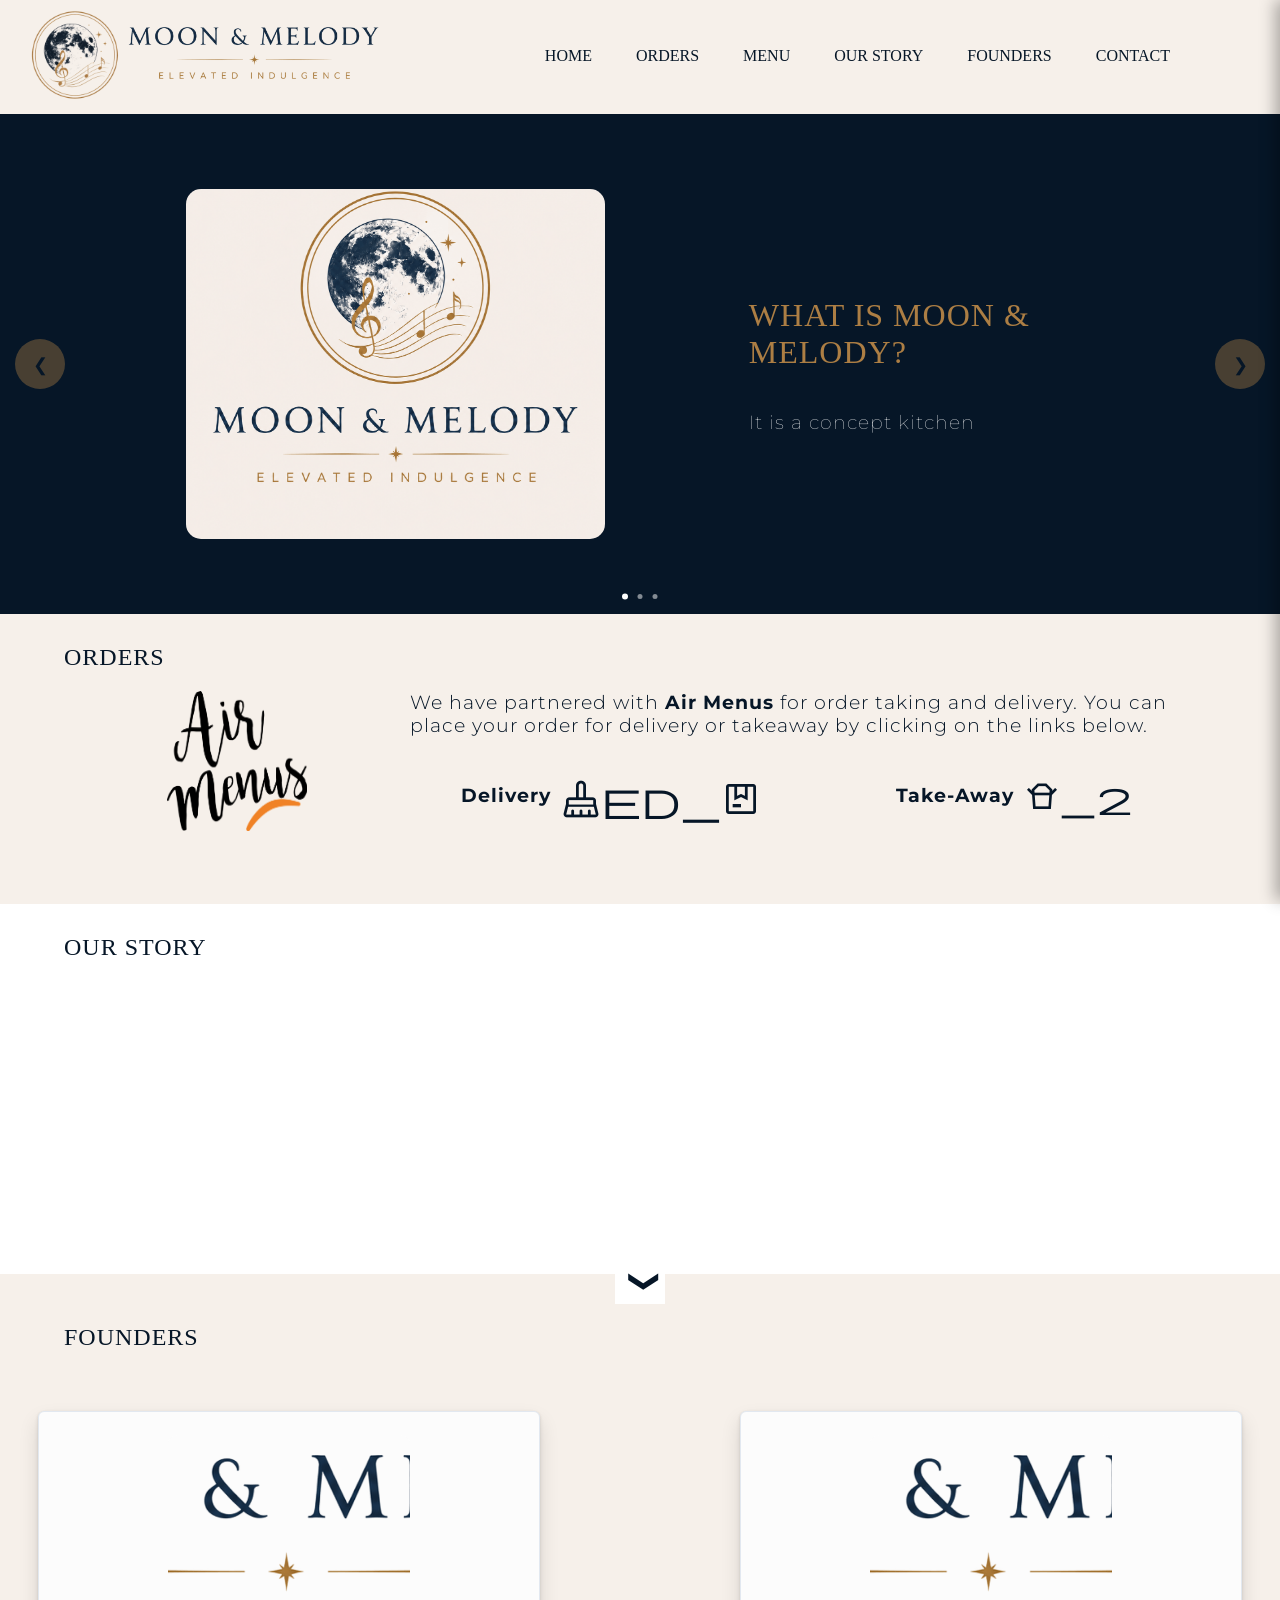
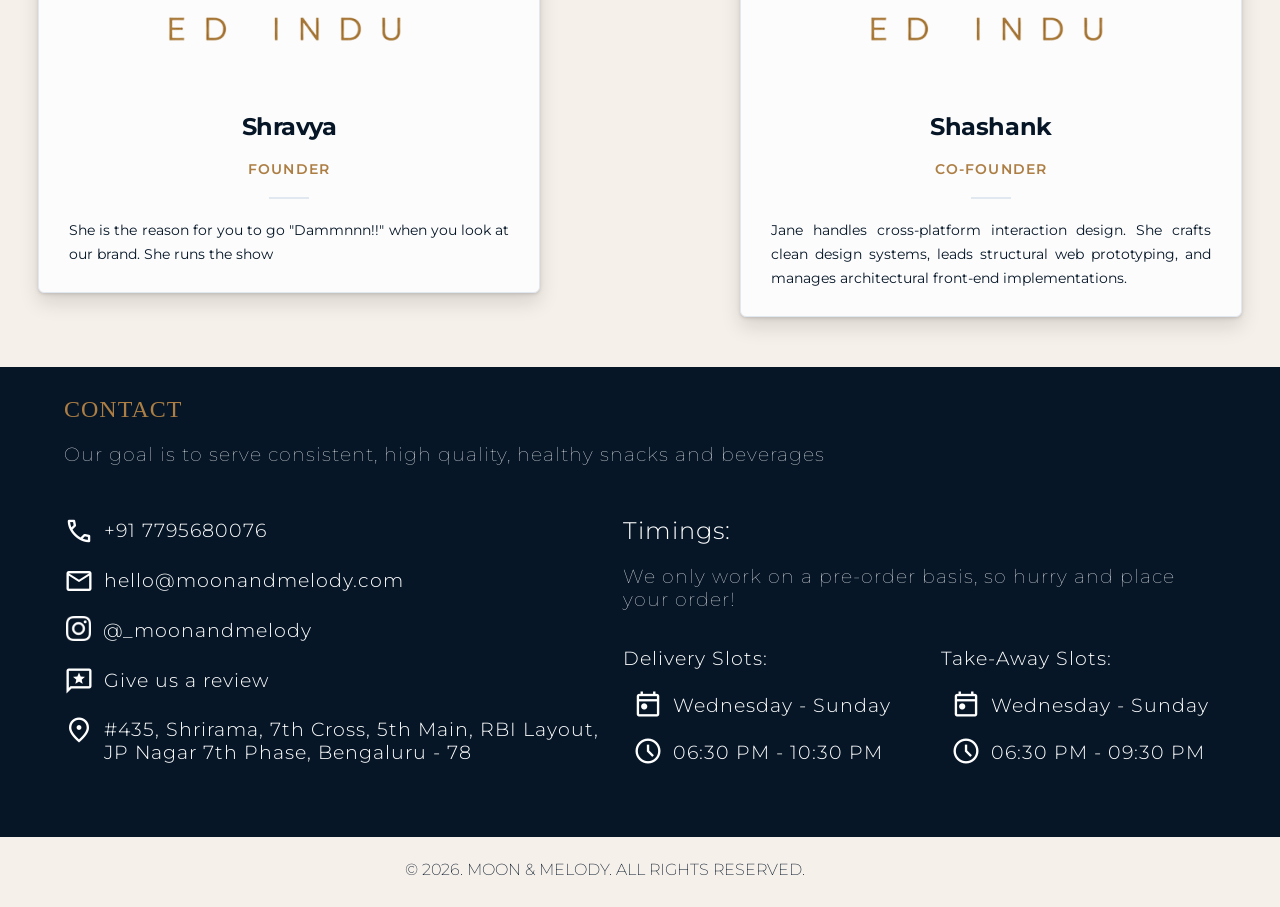
==== commit a5437d30: "Responsive changes iteration 12" ====
--- a/index.html
+++ b/index.html
@@ -58,47 +58,66 @@
             </div>
             <div class="menu-carousel-container signature">
                 <div class="menu-carousel-div">
-                    <div class="menu-carousel-track" id="signatureCarouselTrack">
-                        <article class="itemCard">
-                            <div class="itemCard-image-div">
-                                <img src="images/Midnight%20Luxe.jpeg" alt="Dark Chocolate" class="itemCard-image-div-img">
+                    <div class="menu-carousel-track">
+                        <div class="menu-carousel-slide">
+                            <div style="display: inline-flex;justify-content: center;gap: 30px;">
+                                <article class="itemCard">
+                                    <div class="itemCard-image-div">
+                                        <img src="images/Midnight%20Luxe.jpeg" alt="Dark Chocolate" class="itemCard-image-div-img">
+                                    </div>
+                                    <div class="item-info">
+                                        <div>
+                                            <h2 class="item-name uppercase">Midnight Luxe</h2>
+                                        </div>
+                                        <p class="item-title">60% Dark Chocolate - 200mL</p>
+                                        <p class="item-bio">
+                                            She is the reason for you to go "Dammnnn!!" when you look at our brand. She runs the show
+                                        </p>
+
+                                        <p class="item-price">
+                                            MRP &#8377;359/-
+                                        </p>
+                                    </div>
+                                </article>
+                                <article class="itemCard">
+                                    <div class="itemCard-image-div">
+                                        <img src="images/Moon%20Dance.jpeg" alt="White Chocolate" class="itemCard-image-div-img">
+                                    </div>
+                                    <div class="item-info">
+                                        <div>
+                                            <h2 class="item-name uppercase">Moon Dance</h2>
+                                        </div>
+                                        <p class="item-title">White Chocolate - 200mL</p>
+                                        <p class="item-bio">
+                                            She is the reason for you to go "Dammnnn!!" when you look at our brand. She runs the show
+                                        </p>
+                                        <p class="item-price">
+                                            MRP &#8377;389/-
+                                        </p>
+                                    </div>
+                                </article>
+                                <!--
+                                <article class="itemCard">
+                                    <div class="itemCard-image-div">
+                                        <img src="images/Midnight%20Luxe.jpeg" alt="dark chocolate vegan" class="itemCard-image-div-img">
+                                    </div>
+                                    <div class="item-info">
+                                        <div>
+                                            <h2 class="item-name uppercase">Midnight Luxe - Vegan</h2>
+                                        </div>
+                                        <p class="item-title">60% Vegan Dark Chocolate - 200mL</p>
+                                        <p class="item-bio">
+                                            She is the reason for you to go "Dammnnn!!" when you look at our brand. She runs the show
+                                        </p>
+                                        <p class="item-price">
+                                            MRP &#8377;349/-
+                                        </p>
+                                    </div>
+                                </article>
+                                -->
                             </div>
-                            <div class="item-info">
-                                <div>
-                                    <h2 class="item-name uppercase">Midnight Luxe</h2>
-                                </div>
-                                <p class="item-title">60% Dark Chocolate - 200mL</p>
-                                <p class="item-bio">
-                                    She is the reason for you to go "Dammnnn!!" when you look at our brand. She runs the show
-                                </p>
-
-                                <p class="item-price">
-                                    MRP &#8377;359/-
-                                </p>
-                            </div>
-                        </article>
-                        <article class="itemCard">
-                            <div class="itemCard-image-div">
-                                <img src="images/Moon%20Dance.jpeg" alt="White Chocolate" class="itemCard-image-div-img">
-                            </div>
-                            <div class="item-info">
-                                <div>
-                                    <h2 class="item-name uppercase">Moon Dance</h2>
-                                </div>
-                                <p class="item-title">White Chocolate - 200mL</p>
-                                <p class="item-bio">
-                                    She is the reason for you to go "Dammnnn!!" when you look at our brand. She runs the show
-                                </p>
-                                <p class="item-price">
-                                    MRP &#8377;389/-
-                                </p>
-                            </div>
-                        </article>
-                    </div>
-                </div>
-                <div class="signature-carousel-indicators" id="signatureIndicators">
-                    <span class="signatureDot active" data-index="0"></span>
-                    <span class="signatureDot" data-index="1"></span>
+                        </div>
+                    </div>
                 </div>
             </div>
             <div class="statutoryDiv">
@@ -111,64 +130,63 @@
             </div>
             <div class="menu-carousel-container gourmet">
                 <div class="menu-carousel-div">
-                    <div class="menu-carousel-track" id="gourmetCarouselTrack">
-                        <article class="itemCard">
-                            <div class="itemCard-image-div">
-                                <img src="images/Rose%20Tea.jpeg" alt="Rose Chai" class="itemCard-image-div-img">
+                    <div class="menu-carousel-track">
+                        <div class="menu-carousel-slide">
+                            <div style="display: inline-flex;justify-content: center;gap: 30px;">
+                                <article class="itemCard">
+                                    <div class="itemCard-image-div">
+                                        <img src="images/Rose%20Tea.jpeg" alt="Rose Chai" class="itemCard-image-div-img">
+                                    </div>
+                                    <div class="item-info">
+                                        <div>
+                                            <h2 class="item-name uppercase">Rose Chai</h2>
+                                        </div>
+                                        <p class="item-title uppercase">Without Milk - 200 ML</p>
+                                        <p class="item-bio">
+                                            She is the reason for you to go "Dammnnn!!" when you look at our brand. She runs the show
+                                        </p>
+                                        <p class="item-price">
+                                            MRP &#8377;239/-
+                                        </p>
+                                    </div>
+                                </article>
+                                <article class="itemCard">
+                                    <div class="itemCard-image-div">
+                                        <img src="images/Rose%20Tea.jpeg" alt="Rose Chai" class="itemCard-image-div-img">
+                                    </div>
+                                    <div class="item-info">
+                                        <div>
+                                            <h2 class="item-name uppercase">Rose Chai</h2>
+                                        </div>
+                                        <p class="item-title uppercase">With Milk - 200 ML</p>
+                                        <p class="item-bio">
+                                            She is the reason for you to go "Dammnnn!!" when you look at our brand. She runs the show
+                                        </p>
+                                        <p class="item-price">
+                                            MRP &#8377;259/-
+                                        </p>
+                                    </div>
+                                </article>
+                                <article class="itemCard">
+                                    <div class="itemCard-image-div">
+                                        <img src="images/Biscoff%20Latte.jpeg" alt="Biscoff Latte" class="itemCard-image-div-img">
+                                    </div>
+                                    <div class="item-info">
+                                        <div>
+                                            <h2 class="item-name uppercase">Biscoff Latte</h2>
+                                        </div>
+                                        <p class="item-title uppercase">200 ML</p>
+                                        <p class="item-bio">
+                                            She is the reason for you to go "Dammnnn!!" when you look at our brand. She runs the show
+                                        </p>
+                                        <p class="item-price">
+                                            MRP &#8377;429/-
+                                        </p>
+                                    </div>
+                                </article>
                             </div>
-                            <div class="item-info">
-                                <div>
-                                    <h2 class="item-name uppercase">Rose Chai</h2>
-                                </div>
-                                <p class="item-title uppercase">Without Milk - 200 ML</p>
-                                <p class="item-bio">
-                                    She is the reason for you to go "Dammnnn!!" when you look at our brand. She runs the show
-                                </p>
-                                <p class="item-price">
-                                    MRP &#8377;239/-
-                                </p>
-                            </div>
-                        </article>
-                        <article class="itemCard">
-                            <div class="itemCard-image-div">
-                                <img src="images/Rose%20Tea.jpeg" alt="Rose Chai" class="itemCard-image-div-img">
-                            </div>
-                            <div class="item-info">
-                                <div>
-                                    <h2 class="item-name uppercase">Rose Chai</h2>
-                                </div>
-                                <p class="item-title uppercase">With Milk - 200 ML</p>
-                                <p class="item-bio">
-                                    She is the reason for you to go "Dammnnn!!" when you look at our brand. She runs the show
-                                </p>
-                                <p class="item-price">
-                                    MRP &#8377;259/-
-                                </p>
-                            </div>
-                        </article>
-                        <article class="itemCard">
-                            <div class="itemCard-image-div">
-                                <img src="images/Biscoff%20Latte.jpeg" alt="Biscoff Latte" class="itemCard-image-div-img">
-                            </div>
-                            <div class="item-info">
-                                <div>
-                                    <h2 class="item-name uppercase">Biscoff Latte</h2>
-                                </div>
-                                <p class="item-title uppercase">200 ML</p>
-                                <p class="item-bio">
-                                    She is the reason for you to go "Dammnnn!!" when you look at our brand. She runs the show
-                                </p>
-                                <p class="item-price">
-                                    MRP &#8377;429/-
-                                </p>
-                            </div>
-                        </article>
-                    </div>
-                </div>
-                <div class="gourmet-carousel-indicators" id="gourmetIndicators">
-                    <span class="gourmetDot active" data-index="0"></span>
-                    <span class="gourmetDot" data-index="1"></span>
-                    <span class="gourmetDot" data-index="2"></span>
+                        </div>
+                    </div>
                 </div>
             </div>
             <div class="statutoryDiv">
@@ -184,105 +202,156 @@
                 <button class="bakedItems-carousel-btn bakedItemsNext" id="bakedItemsNextBtn">&#10095;</button>
                 <div class="menu-carousel-div">
                     <div class="menu-carousel-track" id="bakedCarouselTrack">
-                        <article class="itemCard">
-                            <div class="itemCard-image-div">
-                                <img src="images/Potato%20Pops.jpeg" alt="Potato Swirls" class="itemCard-image-div-img">
+                        <div class="menu-carousel-slide">
+                            <div style="display: inline-flex;justify-content: center;gap: 30px;">
+                                <article class="itemCard">
+                                    <div class="itemCard-image-div">
+                                        <img src="images/Potato%20Pops.jpeg" alt="Potato Swirls" class="itemCard-image-div-img">
+                                    </div>
+                                    <div class="item-info">
+                                        <div>
+                                            <h2 class="item-name uppercase">Golden Potato Swirls</h2>
+                                        </div>
+                                        <p class="item-title uppercase">12 SWIRLS - SALTED </p>
+                                        <p class="item-bio">
+                                            She is the reason for you to go "Dammnnn!!" when you look at our brand. She runs the show
+                                        </p>
+                                        <p class="item-price">
+                                            MRP &#8377;169/-
+                                        </p>
+                                    </div>
+                                </article>
+                                <article class="itemCard">
+                                    <div class="itemCard-image-div">
+                                        <img src="images/Potato%20Pops.jpeg" alt="Potato Swirls" class="itemCard-image-div-img">
+                                    </div>
+                                    <div class="item-info">
+                                        <div>
+                                            <h2 class="item-name uppercase">Golden Potato Swirls</h2>
+                                        </div>
+                                        <p class="item-title uppercase">12 SWIRLS - PERI PERI </p>
+                                        <p class="item-bio">
+                                            She is the reason for you to go "Dammnnn!!" when you look at our brand. She runs the show
+                                        </p>
+                                        <p class="item-price">
+                                            MRP &#8377;179/-
+                                        </p>
+                                    </div>
+                                </article>
+                                <article class="itemCard">
+                                    <div class="itemCard-image-div">
+                                        <img src="images/Bun%20Maska.jpeg" alt="Bun Maska" class="itemCard-image-div-img">
+                                    </div>
+                                    <div class="item-info">
+                                        <div>
+                                            <h2 class="item-name uppercase">Brioche Bun Maska</h2>
+                                        </div>
+                                        <p class="item-title uppercase">1 PIECE</p>
+                                        <p class="item-bio">
+                                            She is the reason for you to go "Dammnnn!!" when you look at our brand. She runs the show
+                                        </p>
+                                        <p class="item-price">
+                                            MRP &#8377;189/-
+                                        </p>
+                                    </div>
+                                </article>
+                                <article class="itemCard">
+                                    <div class="itemCard-image-div">
+                                        <img src="images/Mini%20Croissant.jpeg" alt="Mini Croissant" class="itemCard-image-div-img">
+                                    </div>
+                                    <div class="item-info">
+                                        <div>
+                                            <h2 class="item-name uppercase"> Twin Mini Croissants</h2>
+                                        </div>
+                                        <p class="item-title uppercase">2 PIECES</p>
+                                        <p class="item-bio">
+                                            She is the reason for you to go "Dammnnn!!" when you look at our brand. She runs the show
+                                        </p>
+                                        <p class="item-price">
+                                            MRP &#8377;219/-
+                                        </p>
+                                    </div>
+                                </article>
+                                <article class="itemCard">
+                                    <div class="itemCard-image-div">
+                                        <img src="images/Garlic%20Bread.jpeg" alt="Sourdough Garlic Toast" class="itemCard-image-div-img">
+                                    </div>
+                                    <div class="item-info">
+                                        <div>
+                                            <h2 class="item-name uppercase">Olives & Cheese Sourdough Toast</h2>
+                                        </div>
+                                        <p class="item-title uppercase">4 SLICES</p>
+                                        <p class="item-bio">
+                                            She is the reason for you to go "Dammnnn!!" when you look at our brand. She runs the show
+                                        </p>
+                                        <p class="item-price">
+                                            MRP &#8377;349/-
+                                        </p>
+                                    </div>
+                                </article>
                             </div>
-                            <div class="item-info">
-                                <div>
-                                    <h2 class="item-name uppercase">Golden Potato Swirls</h2>
-                                </div>
-                                <p class="item-title uppercase">12 SWIRLS - SALTED </p>
-                                <p class="item-bio">
-                                    She is the reason for you to go "Dammnnn!!" when you look at our brand. She runs the show
-                                </p>
-                                <p class="item-price">
-                                    MRP &#8377;169/-
-                                </p>
-                            </div>
-                        </article>
-                        <article class="itemCard">
-                            <div class="itemCard-image-div">
-                                <img src="images/Potato%20Pops.jpeg" alt="Potato Swirls" class="itemCard-image-div-img">
-                            </div>
-                            <div class="item-info">
-                                <div>
-                                    <h2 class="item-name uppercase">Golden Potato Swirls</h2>
-                                </div>
-                                <p class="item-title uppercase">12 SWIRLS - PERI PERI </p>
-                                <p class="item-bio">
-                                    She is the reason for you to go "Dammnnn!!" when you look at our brand. She runs the show
-                                </p>
-                                <p class="item-price">
-                                    MRP &#8377;179/-
-                                </p>
-                            </div>
-                        </article>
-                        <article class="itemCard">
-                            <div class="itemCard-image-div">
-                                <img src="images/Bun%20Maska.jpeg" alt="Bun Maska" class="itemCard-image-div-img">
-                            </div>
-                            <div class="item-info">
-                                <div>
-                                    <h2 class="item-name uppercase">Brioche Bun Maska</h2>
-                                </div>
-                                <p class="item-title uppercase">1 PIECE</p>
-                                <p class="item-bio">
-                                    She is the reason for you to go "Dammnnn!!" when you look at our brand. She runs the show
-                                </p>
-                                <p class="item-price">
-                                    MRP &#8377;189/-
-                                </p>
-                            </div>
-                        </article>
-                        <article class="itemCard">
-                            <div class="itemCard-image-div">
-                                <img src="images/Mini%20Croissant.jpeg" alt="Mini Croissant" class="itemCard-image-div-img">
-                            </div>
-                            <div class="item-info">
-                                <div>
-                                    <h2 class="item-name uppercase"> Twin Mini Croissants</h2>
-                                </div>
-                                <p class="item-title uppercase">2 PIECES</p>
-                                <p class="item-bio">
-                                    She is the reason for you to go "Dammnnn!!" when you look at our brand. She runs the show
-                                </p>
-                                <p class="item-price">
-                                    MRP &#8377;219/-
-                                </p>
-                            </div>
-                        </article>
-                        <article class="itemCard">
-                            <div class="itemCard-image-div">
-                                <img src="images/Garlic%20Bread.jpeg" alt="Sourdough Garlic Toast" class="itemCard-image-div-img">
-                            </div>
-                            <div class="item-info">
-                                <div>
-                                    <h2 class="item-name uppercase">Olives & Cheese Sourdough Toast</h2>
-                                </div>
-                                <p class="item-title uppercase">4 SLICES</p>
-                                <p class="item-bio">
-                                    She is the reason for you to go "Dammnnn!!" when you look at our brand. She runs the show
-                                </p>
-                                <p class="item-price">
-                                    MRP &#8377;349/-
-                                </p>
-                            </div>
-                        </article>
-                    </div>
-                </div>
-                <div class="baked-carousel-indicators" id="bakedIndicators">
-                    <span class="bakedDot active" data-index="0"></span>
-                    <span class="bakedDot" data-index="1"></span>
-                    <span class="bakedDot" data-index="2"></span>
-                    <span class="bakedDot" data-index="3"></span>
-                    <span class="bakedDot" data-index="4"></span>
+                        </div>
+                    </div>
                 </div>
             </div>
             <div class="statutoryDiv">
                 <span class="statutory" style="color:var(--ivory)">*Images are for illustration purpose only. Real product might look different.</span>
             </div>
         </div>
+        <!--
+        <div id="addOnItems" class="addOnItems boxShadow">
+            <div>
+                <h2 class="uppercase category-heading" style="color: white;">Add-Ons</h2>
+            </div>
+            <div style="display: flex;justify-content: center;gap: 30px;">
+                <article class="itemCard">
+                    <div class="itemCard-image-div">
+                        <img src="images/darkChocolate.png" alt="dark chocolate" class="itemCard-image-div-img">
+                    </div>
+                    <div class="item-info">
+                        <div>
+                            <h2 class="item-name">Midnight Luxe</h2>
+                        </div>
+                        <p class="item-title">Dark Chocolate</p>
+                        <p class="item-bio">
+                            She is the reason for you to go "Dammnnn!!" when you look at our brand. She runs the show
+                        </p>
+                    </div>
+                </article>
+                <article class="itemCard">
+                    <div class="itemCard-image-div">
+                        <img src="images/whiteChocolate.png" alt="white chocolate" class="itemCard-image-div-img">
+                    </div>
+                    <div class="item-info">
+                        <div>
+                            <h2 class="item-name">Moondance</h2>
+                        </div>
+                        <p class="item-title">White Chocolate</p>
+                        <p class="item-bio">
+                            She is the reason for you to go "Dammnnn!!" when you look at our brand. She runs the show
+                        </p>
+                    </div>
+                </article>
+                <article class="itemCard">
+                    <div class="itemCard-image-div">
+                        <img src="images/darkChocolate.png" alt="dark chocolate vegan" class="itemCard-image-div-img">
+                    </div>
+                    <div class="item-info">
+                        <div>
+                            <h2 class="item-name">Midnight Luxe - Vegan</h2>
+                        </div>
+                        <p class="item-title">Vegan Dark Chocolate</p>
+                        <p class="item-bio">
+                            She is the reason for you to go "Dammnnn!!" when you look at our brand. She runs the show
+                        </p>
+                    </div>
+                </article>
+            </div>
+            <div class="statutoryDiv">
+                <span class="statutory" style="color:white">*Images are for illustration purpose only. Real product might look different.</span>
+            </div>
+        </div>
+        -->
     </div>
 </div>
 
@@ -297,47 +366,40 @@
             <div class="carousel-track" id="homeCarouselTrack">
                 <div class="carousel-slide">
                     <div class="hero-inner-left">
-                        <img src="images/food%20pairing.png" alt="primaryLogo" class="primaryLogoHeight40">
+                        <img src="images/primaryLogo.png" alt="primaryLogo" class="primaryLogoHeight40">
                     </div>
                     <div class="hero-inner-right">
                         <div>
                             <h1 class="textWeight100 uppercase questionClass" style="color: var(--gold)">What is Moon & Melody?</h1>
                         </div>
                         <div>
-                            <h3 class="textWeight100 answerClass">
-                                It is a gourmet home kitchen created around the simple pleasure of slowing down — stepping away from the everyday rush and making space for the moments that matter.
-                                <br /> <br />
-                                From indulgent sipping chocolates and fragrant teas to beautifully crafted coffees and little bites, everything is made to turn an ordinary evening into a moment worth savouring - whether it's time spent with yourself or with the people you love.
-                                <br /><br />
-                                <b>Because sometimes, all we need is a little indulgence, a little presence, and a little faith.</b>
-                            </h3>
+                            <h3 class="textWeight100 answerClass">It is a concept kitchen</h3>
                         </div>
                     </div>
                 </div>
                 <div class="carousel-slide">
                     <div class="hero-inner-left">
-                        <img src="images/lunar%20cards.png" alt="primaryLogo" class="primaryLogoHeight40" loading="lazy" style="height: 60%">
+                        <img src="images/primaryLogo.png" alt="primaryLogo" class="primaryLogoHeight40" loading="lazy">
                     </div>
                     <div class="hero-inner-right">
                         <div>
-                            <h1 class="textWeight100 uppercase questionClass" style="color: var(--gold)">What Makes Us Different?</h1>
-                        </div>
-                        <div>
-                            <h3 class="textWeight100 answerClass">
-                                It's the little things.
-                            </h3>
-                            <ul>
-                                <li><h3 class="textWeight100 answerClass list">Small-batch recipes</h3></li>
-                                <li><h3 class="textWeight100 answerClass list">Thoughtful pairings</h3></li>
-                                <li><h3 class="textWeight100 answerClass list">Ingredients chosen with intention</h3></li>
-                                <li><h3 class="textWeight100 answerClass list">A menu designed for lingering</h3></li>
-                                <li><h3 class="textWeight100 answerClass list">And a little message from the universe, waiting inside every order</h3></li>
-                            </ul>
-                            <h3 class="textWeight100 answerClass paddingBottom45">
-                                At Moon & Melody, we don't just want to make something delicious.
-                                <br /><br />
-                                <b>We want to make the moment around it feel special!</b>
-                            </h3>
+                            <h1 class="textWeight100 uppercase questionClass" style="color: var(--gold)">What is <br/>Moon & Melody?</h1>
+                        </div>
+                        <div>
+                            <h3 class="textWeight100 answerClass">It is a concept kitchen 1</h3>
+                        </div>
+                    </div>
+                </div>
+                <div class="carousel-slide">
+                    <div class="hero-inner-left">
+                        <img src="images/primaryLogo.png" alt="primaryLogo" class="primaryLogoHeight40" loading="lazy">
+                    </div>
+                    <div class="hero-inner-right">
+                        <div>
+                            <h1 class="textWeight100 uppercase questionClass" style="color: var(--gold)">What is <br/>Moon & Melody?</h1>
+                        </div>
+                        <div>
+                            <h3 class="textWeight100 answerClass">It is a concept kitchen 2</h3>
                         </div>
                     </div>
                 </div>
@@ -346,6 +408,7 @@
         <div class="carousel-indicators" id="homeCarouselIndicators">
             <span class="dot active" data-index="0"></span>
             <span class="dot" data-index="1"></span>
+            <span class="dot" data-index="2"></span>
         </div>
     </div>
 </div>
@@ -384,81 +447,12 @@
     </div>
 </section>
 
-<div class="story-wrapper" id="storyWrapperDiv">
-    <section id="ourStorySection" class="container ourStorySection">
-        <h1 class="textWeight100 uppercase">Our Story</h1>
-        <div>
-            <div class="ourStoryTextLeft">
-                <h4 class="ourStoryText">
-                    Moon & Melody began with a craving.
-                    <br /><br />
-                    As two people who love a good cup of hot chocolate, we kept searching for one in Bengaluru that felt truly indulgent — rich, silky, made with good chocolate, and worth slowing down for. We kept looking, exploring, and eventually, we decided to make it ourselves.
-                </h4>
-            </div>
-            <div class="ourStoryTextLeft">
-                <h4 class="ourStoryText">
-                    What started in our kitchen with couverture chocolate became Midnight Luxe, our signature dark hot chocolate, alongside Moon Dance - a white chocolate variation. But we didn't want tea and coffee lovers to feel left out, so the menu grew into a little collection of indulgent drinks and comforting bites — all made with the warmth of a home kitchen, but with the quality and thoughtfulness of something special.
-                </h4>
-            </div>
-        </div>
-    </section>
-
-    <section id="ourStoryExpandedSection" class="container ourStoryExpandedSection">
-        <div class="ourStoryExpandedDiv">
-            <div class="imageDiv">
-                <img src="images/us.jpeg" alt="Us" class="usImage">
-            </div>
-            <div>
-                <div class="ourStoryExpandedTextRight">
-                    <h4 class="ourStoryText" style="margin-top: 0;">
-                        Because that's what we wanted Moon & Melody to feel like: homemade, but elevated. Indulgent, but familiar.
-                    </h4>
-                </div>
-                <div class="ourStoryExpandedTextRight">
-                    <h4 class="ourStoryText">
-                        But somewhere along the way, we realised we were creating something bigger than food.
-                    </h4>
-                </div>
-                <div class="ourStoryExpandedTextRight">
-                    <h4 class="ourStoryText">
-                        We both remember the little thrill of childhood — finding a collectible tucked inside a chips packet, a bubblegum wrapper, or some ordinary little treat. Those tiny surprises made everyday moments feel magical. Somewhere between growing up, rushing through work and constantly being on the move, we felt like we had lost that joy.
-                    </h4>
-                </div>
-                <div class="ourStoryExpandedTextRight">
-                    <h4 class="ourStoryText">
-                        So we decided to bring a little of it back.
-                    </h4>
-                </div>
-                <div class="ourStoryExpandedTextRight">
-                    <h4 class="ourStoryText">
-                        Every Moon & Melody order carries a lunar cycle collectible card — a small message from the universe, meant to find you wherever you are in life. Not an answer, not a prediction. Just a little reminder to pause, have faith, and trust your journey. Because we believe slowing down is a luxury of its own.
-                    </h4>
-                </div>
-            </div>
-        </div>
-        <div style="margin-top: -20px;">
-            <div class="ourStoryTextLeft">
-                <h4 class="ourStoryText">
-                    An evening doesn't always need to be productive. Sometimes it can be a warm cup of chocolate shared with someone you love. A long conversation with your sibling. A date that lasts a little longer. A quiet evening with yourself. Or simply a moment to savour something delicious.
-                </h4>
-            </div>
-            <div class="ourStoryTextLeft" style="margin-top: 50px;">
-                <h4 class="ourStoryText">
-                    Moon & Melody was created for those moments.
-                </h4>
-            </div>
-            <div class="ourStoryTextLeft">
-                <h4 class="ourStoryText">
-                    For slowing down.
-                    For being present.
-                    For finding joy in the little things again.
-                </h4>
-            </div>
-        </div>
-    </section>
-
+<section id="ourStorySection" class="container ourStorySection">
+    <h1 class="textWeight100 uppercase">Our Story</h1>
     <button class="ourStoryExpand" title="Expand to know more..." id="ourStoryExpandButton">&#10094;</button>
-</div>
+</section>
+
+<section id="ourStoryExpandedSection" class="container ourStoryExpandedSection"></section>
 
 <!--
 <section id="featuredCollectionSection" class="container featuredCollectionSection">
@@ -531,9 +525,7 @@
             <article class="visiting-card">
                 <!-- Profile Picture (Square with rounded corners) -->
                 <div class="profile-image-wrapper">
-                    <div class="image-wrapper">
-                        <img src="images/shravya.jpeg" alt="Jane Doe" class="profile-img">
-                    </div>
+                    <img src="images/productNameAndTagline.png" alt="Jane Doe" class="profile-img">
                 </div>
 
                 <!-- Card Info -->
@@ -543,17 +535,13 @@
                         <span class="pill-divider"></span>
                         <span class="teammate-meaning uppercase">Melody</span>
                     </div>
-                    <p class="profile-title">The Founder, The Chef & The Creative Mind</p>
+                    <p class="profile-title">Founder</p>
 
                     <!-- Divider element -->
                     <div class="card-divider"></div>
 
                     <p class="profile-bio">
-                        Moon & Melody is, in many ways, an extension of Shravya's love for beautiful things, good food and thoughtful details.
-                        <br /><br />
-                        From carefully choosing the brand colours and shaping the visual identity to developing the menu, she has poured a little bit of herself into every corner of Moon & Melody. She even taught herself to bake because she wanted to be able to create and serve the things she genuinely loves — and give people the best version of them she could.
-                        <br /><br />
-                        She is the hands behind the food, the eye behind the aesthetics, and the creative force that keeps asking, “How can we make this a little more special?”
+                        She is the reason for you to go "Dammnnn!!" when you look at our brand. She runs the show
                     </p>
                 </div>
             </article>
@@ -562,9 +550,7 @@
             <article class="visiting-card">
                 <!-- Profile Picture (Square with rounded corners) -->
                 <div class="profile-image-wrapper">
-                    <div class="image-wrapper">
-                        <img src="images/shashank.jpeg" alt="Jane Doe" class="profile-img" style="transform: scale(1.6);object-position: center -50%;">
-                    </div>
+                    <img src="images/productNameAndTagline.png" alt="Jane Doe" class="profile-img">
                 </div>
 
                 <!-- Card Info -->
@@ -574,31 +560,12 @@
                         <span class="pill-divider"></span>
                         <span class="teammate-meaning uppercase">Moon</span>
                     </div>
-                    <p class="profile-title">The Co-Founder, The Investor & The Tech Genius</p>
+                    <p class="profile-title">Co-Founder</p>
                     <!-- Divider element -->
                     <div class="card-divider"></div>
 
                     <p class="profile-bio">
-                        Every creative idea needs someone willing to say, “Okay, let's make it happen.” That's Shashank.
-                        <br /><br />
-                        The investor behind the project, the person cheering from the front row, and the one who somehow turns Shravya's “I have an idea…” into something that actually exists.
-                        <br /><br />
-                        From building the website to handling the technical side of things, he brings the execution, problem-solving and grounding that turns the vision into reality.
-                        <br /><br />
-                        And, of course, a lot of unwavering encouragement along the way.
-                    </p>
-                </div>
-            </article>
-        </div>
-    </div>
-    <div class="card-display">
-        <div class="last-card-perspective">
-            <article class="visiting-last-card">
-                <div class="profile-info">
-                    <p class="profile-bio">
-                        Together, Moon & Melody is not something either of us could have built alone.
-                        One dreams it. One figures out how to make it happen. And somewhere in between, we build it together.
-                        From a hunt for the perfect hot chocolate to this little corner of the world we've created — Moon & Melody is, quite literally, a labour of love. 🌙
+                        Jane handles cross-platform interaction design. She crafts clean design systems, leads structural web prototyping, and manages architectural front-end implementations.
                     </p>
                 </div>
             </article>
@@ -608,9 +575,9 @@
 
 <section id="contactUsSection" class="container contactUsSection">
     <h1 class="textWeight100 uppercase" style="color: var(--gold);">Contact</h1>
-    <div style="margin-top: -20px;">
+    <div>
         <div class="contactTextDiv">
-            <!--<h3 class="description" style="color: var(--premium-white);font-weight: 200;">Our goal is to serve consistent, high quality, healthy snacks and beverages</h3>-->
+            <h3 class="textWeight100 description" style="color: var(--premium-white);">Our goal is to serve consistent, high quality, healthy snacks and beverages</h3>
         </div>
         <div class="contactInfoDiv">
             <div class="socialsDiv">
@@ -646,12 +613,12 @@
             <div class="timingsDiv">
                 <div>
                     <h2 class="timings">Timings:</h2>
-                    <h3 class="timingsText">We prepare limited batches everyday and work on a pre-order basis so hurry up and book your slots now!</h3>
+                    <h3 class="timingsText">We only work on a pre-order basis, so hurry and place your order!</h3>
                 </div>
                 <div class="slotTimings">
                     <div>
                         <h3 style="color: white;font-weight: 300;margin-top: 0;">
-                            Delivery Timings:
+                            Delivery Slots:
                         </h3>
                         <div class="deliverySlot">
                             <div class="deliveryDays">
@@ -670,7 +637,7 @@
                     </div>
                     <div>
                         <h3 style="color: white;font-weight: 300;margin-top: 0;">
-                            Take-Away Timings:
+                            Take-Away Slots:
                         </h3>
                         <div class="takeawaySlot">
                             <div class="takeawayDays">
--- a/css/style.css
+++ b/css/style.css
@@ -91,15 +91,11 @@
 
 .hero-inner-right{
     height: 100%;
-    width: 50%;
+    width: 40%;
     display: flex;
     align-items: center;
     justify-content: center;
     flex-direction: column;
-}
-
-.list {
-    margin: 0;
 }
 
 .collection-hero-inner-left{
@@ -181,8 +177,8 @@
 }
 
 .order{
-    background-color: white;
-    height:300px;
+    background-color: var(--ivory);
+    height:250px;
     position: relative;
     padding-bottom: 30px;
 }
@@ -195,7 +191,6 @@
 
 .orderDiv {
     display: flex;
-    margin-top: 50px;
 }
 
 .orderTextDiv {
@@ -267,48 +262,15 @@
 }
 
 .ourStorySection{
-    background-color: var(--rose);
-    height:230px;
+    background-color: white;
+    height:300px;
     position: relative;
     padding-bottom: 60px;
 }
 
-.ourStoryTextLeft {
-    width: 100%;
-}
-
-.ourStoryTextRight {
-    width: 70%;
-    text-align: right;
-    padding-left: 30%;
-}
-
-.ourStoryExpandedDiv {
-    display: flex;
-}
-
-.ourStoryExpandedTextRight {
-    width: 95%;
-    text-align: right;
-    padding-left: 5%;
-}
-
-.imageDiv {
-    align-content: center;
-    height: 368px;
-}
-
-.usImage {
-    height: 335px;
-    width: 420px;
-    border-radius: 20px;
-}
-
-.ourStoryText {
-    color: var(--navy);
-    font-weight: 400;
-    font-size: 18px;
-    text-align: justify;
+.ourStoryExpandedSection{
+    background-color: white;
+    height:100px;
 }
 
 .featuredCollectionSection{
@@ -322,7 +284,7 @@
 
 .contactUsSection{
     background-color: var(--navy);
-    height:370px;
+    height:450px;
 }
 
 .contactInfoDiv {
@@ -388,7 +350,6 @@
 
 .timingsDiv {
     display: inline;
-    width: 60%;
 }
 
 .timings {
@@ -399,7 +360,7 @@
 
 .timingsText {
     color: white;
-    font-weight: 200;
+    font-weight: 100;
     margin-top: 0;
 }
 
@@ -490,33 +451,21 @@
             0 30px 60px rgba(0, 0, 0, 0.05);
 }
 
-.story-wrapper {
-    position: relative;
-    width: 100%;
-    transition: max-height 0.6s ease;
-    /* Set this to your default/collapsed height */
-    max-height: 300px;
-    z-index: 998;
-}
-
-.story-wrapper.open {
-    max-height: 1000px; /* Large enough value to clear both sections */
-}
-
 .ourStoryExpand{
     position: absolute;
-    bottom: -30px;
+    bottom: 10px;
+    top: 96%;
     left: 50%;
     transform: translateX(-50%) rotate(-90deg);
-    color: white;
+    color: var(--navy);
     border: none;
     padding: 0 15px 0 10px;
     cursor: pointer;
     font-size: 30px;
     z-index: 1;
     /*border-radius: 50%;*/
-    background-color: var(--rose);
-    transition: transform 0.1s ease;
+    background-color: white;
+    transition: all 0.6s ease;
     width: 40px;
     height: 50px;
     /*opacity: 0.2;*/
@@ -524,42 +473,36 @@
 
 .ourStoryExpandClose{
     position: absolute;
-    bottom: 0;
+    bottom: 10px;
+    top: 120%;
     left: 50%;
     transform: translateX(-50%) rotate(90deg);
-    color: white;
+    color: var(--navy);
     border: none;
     padding: 0 15px 0 0;
     cursor: pointer;
     font-size: 30px;
     z-index: 1;
     /*border-radius: 50%;*/
-    background-color: var(--rose);
-    transition: transform 0.1s ease;
+    background-color: white;
+    transition: all 0.6s ease;
     width: 25px;
     height: 50px;
     /*opacity: 0.2;*/
 }
 
 .ourStoryExpandedSection{
-    display: none;
-    background-color: var(--rose);
-    height:620px;
     opacity: 0;
     visibility: hidden;
+    max-height: 0;
     overflow: hidden;
     transition: opacity 0.6s ease, max-height 0.6s ease, visibility 0.6s;
 }
 
-.ourStorySection.show{
-    padding-bottom: 60px;
-}
-
 .ourStoryExpandedSection.show{
-    display: block;
     opacity: 1;
     visibility: visible;
-    padding-top: 0;
+    max-height: 1000px;
 }
 
 /* Teammate name animator css */
@@ -754,7 +697,7 @@
 .signatureItems{
     margin: 15px 15px;
     background-color: var(--navy);
-    height: 630px;
+    height: 600px;
     padding: 20px;
     border-radius: 35px;
     box-shadow:
@@ -763,15 +706,10 @@
             0 2px 5px rgba(0, 0, 0, 0.1);
 }
 
-.signature-carousel-indicators {
-    display: none;
-}
-
-
 .gourmetItems{
     margin: 15px 15px;
     background-color: var(--ivory);
-    height: 630px;
+    height: 600px;
     padding: 20px;
     border-radius: 35px;
     box-shadow:
@@ -780,24 +718,16 @@
             0 2px 5px rgba(0, 0, 0, 0.1);
 }
 
-.gourmet-carousel-indicators {
-    display: none;
-}
-
 .bakedItems{
     margin: 15px 15px;
     background-color: var(--gold);
-    height: 630px;
+    height: 600px;
     padding: 20px;
     border-radius: 35px;
     box-shadow:
             0 1px 3px rgba(0, 0, 0, 0.1),
             0 10px 20px rgba(0, 0, 0, 0.52),
             0 2px 5px rgba(0, 0, 0, 0.1);
-}
-
-.baked-carousel-indicators {
-    display: none;
 }
 
 .addOnItems{
@@ -822,8 +752,7 @@
 }
 
 .itemCard {
-    width: 390px;               /* Tall, narrow visiting card aspect ratio */
-    min-width: 390px;
+    width: 400px;               /* Tall, narrow visiting card aspect ratio */
     height: 500px;
     background: #fcfcfc;        /* Premium paper off-white color */
     border: 1px solid #e2e8f0;
@@ -867,7 +796,7 @@
 .item-name {
     margin: 0;
     color: var(--navy);
-    font-size: 17px;
+    font-size: 1.1rem;
     font-weight: 700;
     letter-spacing: -0.02em;
 }
@@ -903,7 +832,7 @@
 }
 
 .item-price {
-    margin: 40px 0 0 0;
+    margin: 50px 0 0 0;
     color: var(--gold); /* Accent color matching top stripe */
     font-size: 0.95rem;
     font-weight: 600;
@@ -1025,54 +954,18 @@
         padding: 20px 30px;
     }
 
-    .signature-carousel-indicators {
-        position: absolute;
-        bottom: 5px;
-        left: 50%;
-        transform: translateX(-50%);
-        display: flex;
-        gap: 10px; /* Spacing between dots */
-        z-index: 10;
-    }
-
     .gourmetItems {
         margin: 15px 0;
         padding: 20px 30px;
     }
 
-    .gourmet-carousel-indicators {
-        position: absolute;
-        bottom: 5px;
-        left: 50%;
-        transform: translateX(-50%);
-        display: flex;
-        gap: 10px; /* Spacing between dots */
-        z-index: 10;
-    }
-
     .bakedItems {
         margin: 15px 0;
         padding: 20px 30px;
     }
 
-    .baked-carousel-indicators {
-        position: absolute;
-        bottom: 5px;
-        left: 50%;
-        transform: translateX(-50%);
-        display: flex;
-        gap: 10px; /* Spacing between dots */
-        z-index: 10;
-    }
-
     .itemCard {
         width: 370px;
-        min-width: 370px;
-        /* Adjust width so the user can see one card clearly on mobile */
-        flex: 0 0 calc(100% - 40px);
-
-        /* Tells the browser exactly where to snap the card */
-        scroll-snap-align: center;
     }
 
     .itemCard-image-div-img {
@@ -1102,18 +995,6 @@
         text-align: center;
     }
 
-    .hero {
-       height: 700px;
-    }
-
-    .hero-inner-right {
-        text-align: justify;
-    }
-
-    .paddingBottom45 {
-        padding-bottom: 45px;
-    }
-
     .order {
         height: 450px;
     }
@@ -1153,49 +1034,11 @@
 
     .orderDeliveryAnchorDiv {
         display: flex;
-        justify-content: flex-start;
     }
 
     .orderTakeawayAnchorDiv {
         display: flex;
         justify-content: end;
-    }
-
-    .story-wrapper {
-        max-height: 600px;
-    }
-
-    .story-wrapper.open {
-        max-height: 1810px;
-    }
-
-    .ourStorySection {
-        height: 530px;
-    }
-
-    .ourStoryExpandedSection{
-        height:1200px;
-    }
-
-    .ourStoryExpandedDiv {
-        display: inline-grid;
-    }
-
-    .imageDiv {
-        height: 180px;
-        display: flex;
-        justify-content: center;
-    }
-
-    .usImage {
-        height: 150px;
-        width: 200px;
-    }
-
-    .ourStoryExpandedTextRight {
-        width: 100%;
-        text-align: justify;
-        padding-left: 0;
     }
 
     .category-heading {
@@ -1215,7 +1058,7 @@
     }
 
     .contactUsSection {
-        height: 870px;
+        height: 910px;
     }
 
     .contactInfoDiv {
@@ -1229,13 +1072,8 @@
         margin-top: 20px;
     }
 
-    .socialsDiv {
-        width: 100%;
-    }
-
     .timingsDiv {
         margin-top: 20px;
-        width: 100%;
     }
 
     .footer h4 {
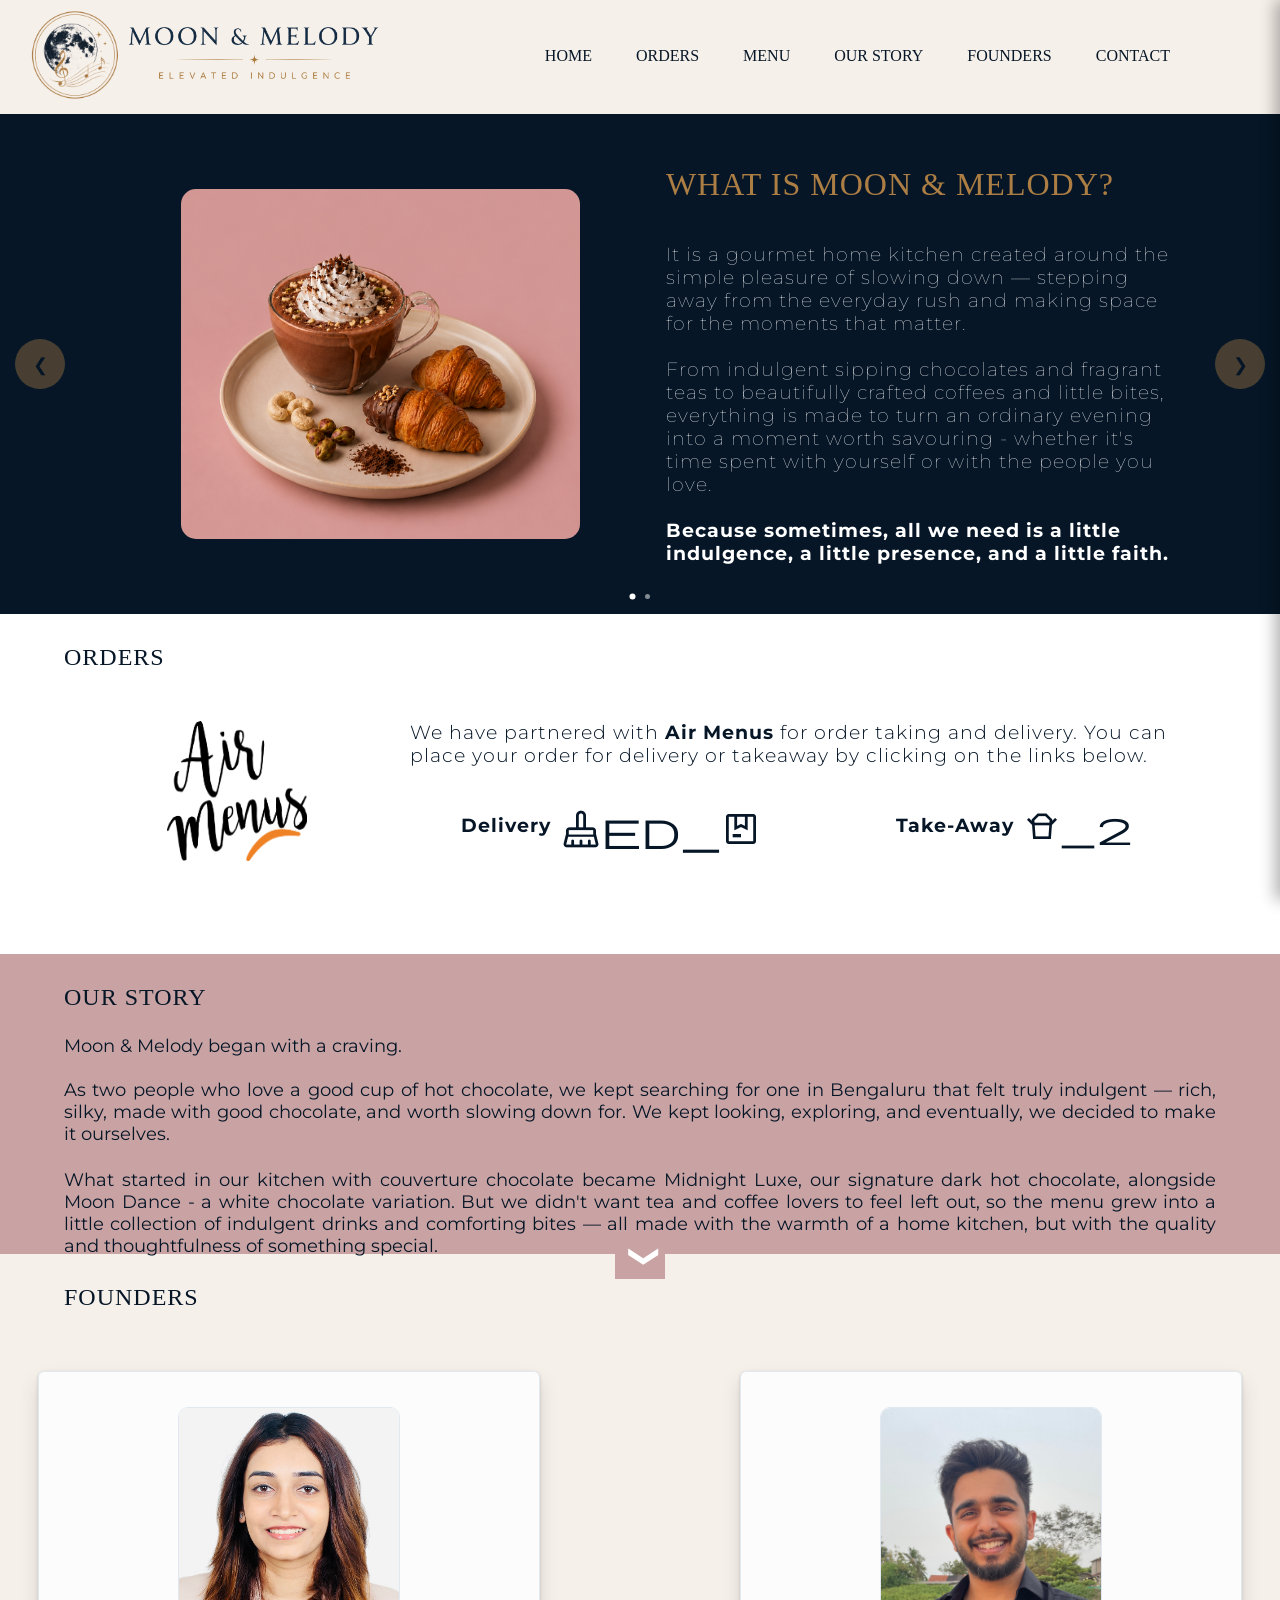
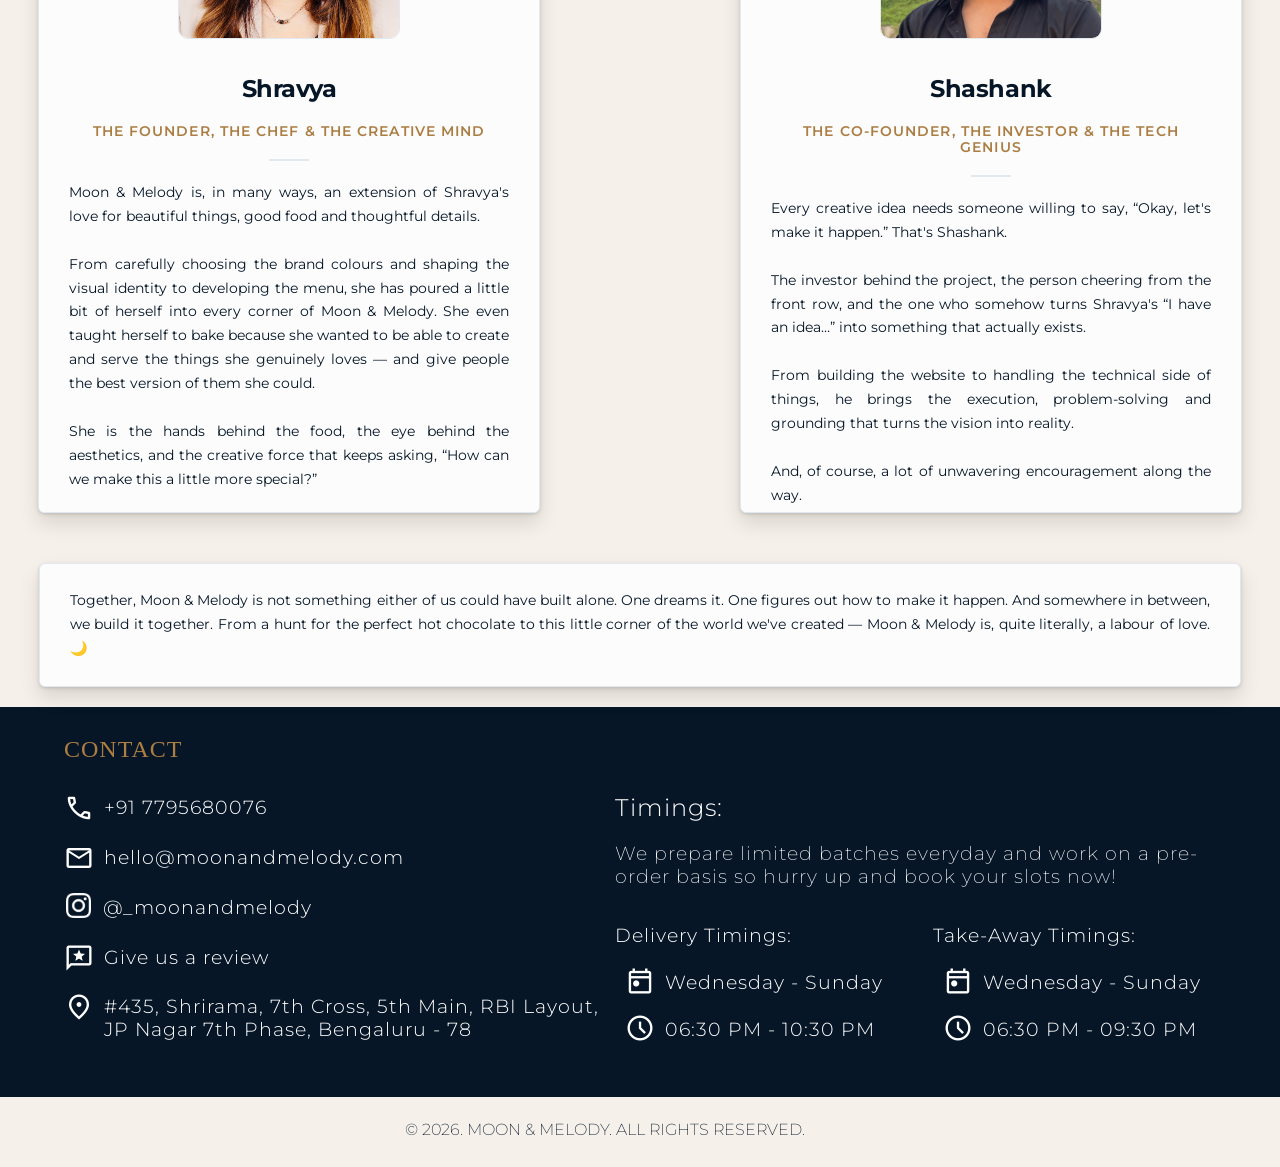
==== commit cdc3f4eb: "All changes loaded 1" ====
--- a/index.html
+++ b/index.html
@@ -58,66 +58,47 @@
             </div>
             <div class="menu-carousel-container signature">
                 <div class="menu-carousel-div">
-                    <div class="menu-carousel-track">
-                        <div class="menu-carousel-slide">
-                            <div style="display: inline-flex;justify-content: center;gap: 30px;">
-                                <article class="itemCard">
-                                    <div class="itemCard-image-div">
-                                        <img src="images/Midnight%20Luxe.jpeg" alt="Dark Chocolate" class="itemCard-image-div-img">
-                                    </div>
-                                    <div class="item-info">
-                                        <div>
-                                            <h2 class="item-name uppercase">Midnight Luxe</h2>
-                                        </div>
-                                        <p class="item-title">60% Dark Chocolate - 200mL</p>
-                                        <p class="item-bio">
-                                            She is the reason for you to go "Dammnnn!!" when you look at our brand. She runs the show
-                                        </p>
-
-                                        <p class="item-price">
-                                            MRP &#8377;359/-
-                                        </p>
-                                    </div>
-                                </article>
-                                <article class="itemCard">
-                                    <div class="itemCard-image-div">
-                                        <img src="images/Moon%20Dance.jpeg" alt="White Chocolate" class="itemCard-image-div-img">
-                                    </div>
-                                    <div class="item-info">
-                                        <div>
-                                            <h2 class="item-name uppercase">Moon Dance</h2>
-                                        </div>
-                                        <p class="item-title">White Chocolate - 200mL</p>
-                                        <p class="item-bio">
-                                            She is the reason for you to go "Dammnnn!!" when you look at our brand. She runs the show
-                                        </p>
-                                        <p class="item-price">
-                                            MRP &#8377;389/-
-                                        </p>
-                                    </div>
-                                </article>
-                                <!--
-                                <article class="itemCard">
-                                    <div class="itemCard-image-div">
-                                        <img src="images/Midnight%20Luxe.jpeg" alt="dark chocolate vegan" class="itemCard-image-div-img">
-                                    </div>
-                                    <div class="item-info">
-                                        <div>
-                                            <h2 class="item-name uppercase">Midnight Luxe - Vegan</h2>
-                                        </div>
-                                        <p class="item-title">60% Vegan Dark Chocolate - 200mL</p>
-                                        <p class="item-bio">
-                                            She is the reason for you to go "Dammnnn!!" when you look at our brand. She runs the show
-                                        </p>
-                                        <p class="item-price">
-                                            MRP &#8377;349/-
-                                        </p>
-                                    </div>
-                                </article>
-                                -->
-                            </div>
-                        </div>
-                    </div>
+                    <div class="menu-carousel-track" id="signatureCarouselTrack">
+                        <article class="itemCard">
+                            <div class="itemCard-image-div">
+                                <img src="images/Midnight%20Luxe.jpeg" alt="Dark Chocolate" class="itemCard-image-div-img">
+                            </div>
+                            <div class="item-info">
+                                <div>
+                                    <h2 class="item-name uppercase">Midnight Luxe</h2>
+                                </div>
+                                <p class="item-title">60% Dark Chocolate - 200mL</p>
+                                <p class="item-bio">
+                                    Our signature rich 60% dark hot sipping chocolate with premium couverture chocolate that feels like a warm hug in the cold!
+                                </p>
+
+                                <p class="item-price">
+                                    MRP &#8377;359/-
+                                </p>
+                            </div>
+                        </article>
+                        <article class="itemCard">
+                            <div class="itemCard-image-div">
+                                <img src="images/Moon%20Dance.jpeg" alt="White Chocolate" class="itemCard-image-div-img">
+                            </div>
+                            <div class="item-info">
+                                <div>
+                                    <h2 class="item-name uppercase">Moon Dance</h2>
+                                </div>
+                                <p class="item-title">White Chocolate - 200mL</p>
+                                <p class="item-bio">
+                                    Our signature velvety white hot sipping chocolate made with premium couverture chocolate that feels like a Royal Ball celebration in your mouth!
+                                </p>
+                                <p class="item-price">
+                                    MRP &#8377;389/-
+                                </p>
+                            </div>
+                        </article>
+                    </div>
+                </div>
+                <div class="signature-carousel-indicators" id="signatureIndicators">
+                    <span class="signatureDot active" data-index="0"></span>
+                    <span class="signatureDot" data-index="1"></span>
                 </div>
             </div>
             <div class="statutoryDiv">
@@ -130,63 +111,64 @@
             </div>
             <div class="menu-carousel-container gourmet">
                 <div class="menu-carousel-div">
-                    <div class="menu-carousel-track">
-                        <div class="menu-carousel-slide">
-                            <div style="display: inline-flex;justify-content: center;gap: 30px;">
-                                <article class="itemCard">
-                                    <div class="itemCard-image-div">
-                                        <img src="images/Rose%20Tea.jpeg" alt="Rose Chai" class="itemCard-image-div-img">
-                                    </div>
-                                    <div class="item-info">
-                                        <div>
-                                            <h2 class="item-name uppercase">Rose Chai</h2>
-                                        </div>
-                                        <p class="item-title uppercase">Without Milk - 200 ML</p>
-                                        <p class="item-bio">
-                                            She is the reason for you to go "Dammnnn!!" when you look at our brand. She runs the show
-                                        </p>
-                                        <p class="item-price">
-                                            MRP &#8377;239/-
-                                        </p>
-                                    </div>
-                                </article>
-                                <article class="itemCard">
-                                    <div class="itemCard-image-div">
-                                        <img src="images/Rose%20Tea.jpeg" alt="Rose Chai" class="itemCard-image-div-img">
-                                    </div>
-                                    <div class="item-info">
-                                        <div>
-                                            <h2 class="item-name uppercase">Rose Chai</h2>
-                                        </div>
-                                        <p class="item-title uppercase">With Milk - 200 ML</p>
-                                        <p class="item-bio">
-                                            She is the reason for you to go "Dammnnn!!" when you look at our brand. She runs the show
-                                        </p>
-                                        <p class="item-price">
-                                            MRP &#8377;259/-
-                                        </p>
-                                    </div>
-                                </article>
-                                <article class="itemCard">
-                                    <div class="itemCard-image-div">
-                                        <img src="images/Biscoff%20Latte.jpeg" alt="Biscoff Latte" class="itemCard-image-div-img">
-                                    </div>
-                                    <div class="item-info">
-                                        <div>
-                                            <h2 class="item-name uppercase">Biscoff Latte</h2>
-                                        </div>
-                                        <p class="item-title uppercase">200 ML</p>
-                                        <p class="item-bio">
-                                            She is the reason for you to go "Dammnnn!!" when you look at our brand. She runs the show
-                                        </p>
-                                        <p class="item-price">
-                                            MRP &#8377;429/-
-                                        </p>
-                                    </div>
-                                </article>
-                            </div>
-                        </div>
-                    </div>
+                    <div class="menu-carousel-track" id="gourmetCarouselTrack">
+                        <article class="itemCard">
+                            <div class="itemCard-image-div">
+                                <img src="images/Rose%20Tea.jpeg" alt="Rose Chai" class="itemCard-image-div-img">
+                            </div>
+                            <div class="item-info">
+                                <div>
+                                    <h2 class="item-name uppercase">Rose Chai</h2>
+                                </div>
+                                <p class="item-title uppercase">Without Milk - 200 ML</p>
+                                <p class="item-bio">
+                                    Made with real rose petals and water with a hint of cardamom to balance the sweetness. It is sure to bloom a rose in your tongue!
+                                </p>
+                                <p class="item-price">
+                                    MRP &#8377;239/-
+                                </p>
+                            </div>
+                        </article>
+                        <article class="itemCard">
+                            <div class="itemCard-image-div">
+                                <img src="images/Rose%20Tea.jpeg" alt="Rose Chai" class="itemCard-image-div-img">
+                            </div>
+                            <div class="item-info">
+                                <div>
+                                    <h2 class="item-name uppercase">Rose Chai</h2>
+                                </div>
+                                <p class="item-title uppercase">With Milk - 200 ML</p>
+                                <p class="item-bio">
+                                    Made with real rose petals and water with a hint of cardamom to balance the sweetness and a dash of milk. It is sure to bloom a rose in your tongue!
+                                </p>
+                                <p class="item-price">
+                                    MRP &#8377;259/-
+                                </p>
+                            </div>
+                        </article>
+                        <article class="itemCard">
+                            <div class="itemCard-image-div">
+                                <img src="images/Biscoff%20Latte.jpeg" alt="Biscoff Latte" class="itemCard-image-div-img">
+                            </div>
+                            <div class="item-info">
+                                <div>
+                                    <h2 class="item-name uppercase">Biscoff Latte</h2>
+                                </div>
+                                <p class="item-title uppercase">200 ML</p>
+                                <p class="item-bio">
+                                    Made with homemade Lotus Biscoff spread (zero oil or preservatives), a shot of premium espresso and milk. Dunk it with two Lotus Biscoff biscuits for that nostalgic feel!
+                                </p>
+                                <p class="item-price">
+                                    MRP &#8377;429/-
+                                </p>
+                            </div>
+                        </article>
+                    </div>
+                </div>
+                <div class="gourmet-carousel-indicators" id="gourmetIndicators">
+                    <span class="gourmetDot active" data-index="0"></span>
+                    <span class="gourmetDot" data-index="1"></span>
+                    <span class="gourmetDot" data-index="2"></span>
                 </div>
             </div>
             <div class="statutoryDiv">
@@ -202,156 +184,105 @@
                 <button class="bakedItems-carousel-btn bakedItemsNext" id="bakedItemsNextBtn">&#10095;</button>
                 <div class="menu-carousel-div">
                     <div class="menu-carousel-track" id="bakedCarouselTrack">
-                        <div class="menu-carousel-slide">
-                            <div style="display: inline-flex;justify-content: center;gap: 30px;">
-                                <article class="itemCard">
-                                    <div class="itemCard-image-div">
-                                        <img src="images/Potato%20Pops.jpeg" alt="Potato Swirls" class="itemCard-image-div-img">
-                                    </div>
-                                    <div class="item-info">
-                                        <div>
-                                            <h2 class="item-name uppercase">Golden Potato Swirls</h2>
-                                        </div>
-                                        <p class="item-title uppercase">12 SWIRLS - SALTED </p>
-                                        <p class="item-bio">
-                                            She is the reason for you to go "Dammnnn!!" when you look at our brand. She runs the show
-                                        </p>
-                                        <p class="item-price">
-                                            MRP &#8377;169/-
-                                        </p>
-                                    </div>
-                                </article>
-                                <article class="itemCard">
-                                    <div class="itemCard-image-div">
-                                        <img src="images/Potato%20Pops.jpeg" alt="Potato Swirls" class="itemCard-image-div-img">
-                                    </div>
-                                    <div class="item-info">
-                                        <div>
-                                            <h2 class="item-name uppercase">Golden Potato Swirls</h2>
-                                        </div>
-                                        <p class="item-title uppercase">12 SWIRLS - PERI PERI </p>
-                                        <p class="item-bio">
-                                            She is the reason for you to go "Dammnnn!!" when you look at our brand. She runs the show
-                                        </p>
-                                        <p class="item-price">
-                                            MRP &#8377;179/-
-                                        </p>
-                                    </div>
-                                </article>
-                                <article class="itemCard">
-                                    <div class="itemCard-image-div">
-                                        <img src="images/Bun%20Maska.jpeg" alt="Bun Maska" class="itemCard-image-div-img">
-                                    </div>
-                                    <div class="item-info">
-                                        <div>
-                                            <h2 class="item-name uppercase">Brioche Bun Maska</h2>
-                                        </div>
-                                        <p class="item-title uppercase">1 PIECE</p>
-                                        <p class="item-bio">
-                                            She is the reason for you to go "Dammnnn!!" when you look at our brand. She runs the show
-                                        </p>
-                                        <p class="item-price">
-                                            MRP &#8377;189/-
-                                        </p>
-                                    </div>
-                                </article>
-                                <article class="itemCard">
-                                    <div class="itemCard-image-div">
-                                        <img src="images/Mini%20Croissant.jpeg" alt="Mini Croissant" class="itemCard-image-div-img">
-                                    </div>
-                                    <div class="item-info">
-                                        <div>
-                                            <h2 class="item-name uppercase"> Twin Mini Croissants</h2>
-                                        </div>
-                                        <p class="item-title uppercase">2 PIECES</p>
-                                        <p class="item-bio">
-                                            She is the reason for you to go "Dammnnn!!" when you look at our brand. She runs the show
-                                        </p>
-                                        <p class="item-price">
-                                            MRP &#8377;219/-
-                                        </p>
-                                    </div>
-                                </article>
-                                <article class="itemCard">
-                                    <div class="itemCard-image-div">
-                                        <img src="images/Garlic%20Bread.jpeg" alt="Sourdough Garlic Toast" class="itemCard-image-div-img">
-                                    </div>
-                                    <div class="item-info">
-                                        <div>
-                                            <h2 class="item-name uppercase">Olives & Cheese Sourdough Toast</h2>
-                                        </div>
-                                        <p class="item-title uppercase">4 SLICES</p>
-                                        <p class="item-bio">
-                                            She is the reason for you to go "Dammnnn!!" when you look at our brand. She runs the show
-                                        </p>
-                                        <p class="item-price">
-                                            MRP &#8377;349/-
-                                        </p>
-                                    </div>
-                                </article>
-                            </div>
-                        </div>
-                    </div>
+                        <article class="itemCard">
+                            <div class="itemCard-image-div">
+                                <img src="images/Potato%20Pops.jpeg" alt="Potato Swirls" class="itemCard-image-div-img">
+                            </div>
+                            <div class="item-info">
+                                <div>
+                                    <h2 class="item-name uppercase">Golden Potato Swirls</h2>
+                                </div>
+                                <p class="item-title uppercase">12 SWIRLS - SALTED </p>
+                                <p class="item-bio">
+                                    What if fries went on a healthy diet and had a makeover? Our oven baked and roasted buttery Potato Swirls sprinkled with salt is the new fries in town!
+                                </p>
+                                <p class="item-price">
+                                    MRP &#8377;169/-
+                                </p>
+                            </div>
+                        </article>
+                        <article class="itemCard">
+                            <div class="itemCard-image-div">
+                                <img src="images/Potato%20Pops.jpeg" alt="Potato Swirls" class="itemCard-image-div-img">
+                            </div>
+                            <div class="item-info">
+                                <div>
+                                    <h2 class="item-name uppercase">Golden Potato Swirls</h2>
+                                </div>
+                                <p class="item-title uppercase">12 SWIRLS - PERI PERI </p>
+                                <p class="item-bio">
+                                    What if fries went on a healthy diet and had a makeover? Our oven baked and roasted buttery Potato Swirls sprinkled with peri peri is the new fries in town!
+                                </p>
+                                <p class="item-price">
+                                    MRP &#8377;179/-
+                                </p>
+                            </div>
+                        </article>
+                        <article class="itemCard">
+                            <div class="itemCard-image-div">
+                                <img src="images/Bun%20Maska.jpeg" alt="Bun Maska" class="itemCard-image-div-img">
+                            </div>
+                            <div class="item-info">
+                                <div>
+                                    <h2 class="item-name uppercase">Brioche Bun Maska</h2>
+                                </div>
+                                <p class="item-title uppercase">1 PIECE</p>
+                                <p class="item-bio">
+                                    Our Bun Maska went to France and came back a class apart. Made with Brioche bun and filled with premium French butter maska for a melt in the mouth feeling!
+                                </p>
+                                <p class="item-price">
+                                    MRP &#8377;189/-
+                                </p>
+                            </div>
+                        </article>
+                        <article class="itemCard">
+                            <div class="itemCard-image-div">
+                                <img src="images/Mini%20Croissant.jpeg" alt="Mini Croissant" class="itemCard-image-div-img">
+                            </div>
+                            <div class="item-info">
+                                <div>
+                                    <h2 class="item-name uppercase"> Twin Mini Croissants</h2>
+                                </div>
+                                <p class="item-title uppercase">2 PIECES</p>
+                                <p class="item-bio">
+                                    Simply buttery and soft,mini in size so it's best for dunking with a drink of your choice! Or go old school and gulp it down as is!
+                                </p>
+                                <p class="item-price">
+                                    MRP &#8377;219/-
+                                </p>
+                            </div>
+                        </article>
+                        <article class="itemCard">
+                            <div class="itemCard-image-div">
+                                <img src="images/Garlic%20Bread.jpeg" alt="Sourdough Garlic Toast" class="itemCard-image-div-img">
+                            </div>
+                            <div class="item-info">
+                                <div>
+                                    <h2 class="item-name uppercase">Olives & Cheese Sourdough Toast</h2>
+                                </div>
+                                <p class="item-title uppercase">4 SLICES</p>
+                                <p class="item-bio">
+                                    Made with premium French sourdough loaf, homemade garlic butter and topped with a medley of sliced black olives and mozzarella cheese!
+                                </p>
+                                <p class="item-price">
+                                    MRP &#8377;349/-
+                                </p>
+                            </div>
+                        </article>
+                    </div>
+                </div>
+                <div class="baked-carousel-indicators" id="bakedIndicators">
+                    <span class="bakedDot active" data-index="0"></span>
+                    <span class="bakedDot" data-index="1"></span>
+                    <span class="bakedDot" data-index="2"></span>
+                    <span class="bakedDot" data-index="3"></span>
+                    <span class="bakedDot" data-index="4"></span>
                 </div>
             </div>
             <div class="statutoryDiv">
                 <span class="statutory" style="color:var(--ivory)">*Images are for illustration purpose only. Real product might look different.</span>
             </div>
         </div>
-        <!--
-        <div id="addOnItems" class="addOnItems boxShadow">
-            <div>
-                <h2 class="uppercase category-heading" style="color: white;">Add-Ons</h2>
-            </div>
-            <div style="display: flex;justify-content: center;gap: 30px;">
-                <article class="itemCard">
-                    <div class="itemCard-image-div">
-                        <img src="images/darkChocolate.png" alt="dark chocolate" class="itemCard-image-div-img">
-                    </div>
-                    <div class="item-info">
-                        <div>
-                            <h2 class="item-name">Midnight Luxe</h2>
-                        </div>
-                        <p class="item-title">Dark Chocolate</p>
-                        <p class="item-bio">
-                            She is the reason for you to go "Dammnnn!!" when you look at our brand. She runs the show
-                        </p>
-                    </div>
-                </article>
-                <article class="itemCard">
-                    <div class="itemCard-image-div">
-                        <img src="images/whiteChocolate.png" alt="white chocolate" class="itemCard-image-div-img">
-                    </div>
-                    <div class="item-info">
-                        <div>
-                            <h2 class="item-name">Moondance</h2>
-                        </div>
-                        <p class="item-title">White Chocolate</p>
-                        <p class="item-bio">
-                            She is the reason for you to go "Dammnnn!!" when you look at our brand. She runs the show
-                        </p>
-                    </div>
-                </article>
-                <article class="itemCard">
-                    <div class="itemCard-image-div">
-                        <img src="images/darkChocolate.png" alt="dark chocolate vegan" class="itemCard-image-div-img">
-                    </div>
-                    <div class="item-info">
-                        <div>
-                            <h2 class="item-name">Midnight Luxe - Vegan</h2>
-                        </div>
-                        <p class="item-title">Vegan Dark Chocolate</p>
-                        <p class="item-bio">
-                            She is the reason for you to go "Dammnnn!!" when you look at our brand. She runs the show
-                        </p>
-                    </div>
-                </article>
-            </div>
-            <div class="statutoryDiv">
-                <span class="statutory" style="color:white">*Images are for illustration purpose only. Real product might look different.</span>
-            </div>
-        </div>
-        -->
     </div>
 </div>
 
@@ -366,40 +297,47 @@
             <div class="carousel-track" id="homeCarouselTrack">
                 <div class="carousel-slide">
                     <div class="hero-inner-left">
-                        <img src="images/primaryLogo.png" alt="primaryLogo" class="primaryLogoHeight40">
+                        <img src="images/food%20pairing.png" alt="primaryLogo" class="primaryLogoHeight40">
                     </div>
                     <div class="hero-inner-right">
                         <div>
                             <h1 class="textWeight100 uppercase questionClass" style="color: var(--gold)">What is Moon & Melody?</h1>
                         </div>
                         <div>
-                            <h3 class="textWeight100 answerClass">It is a concept kitchen</h3>
+                            <h3 class="textWeight200 answerClass">
+                                It is a gourmet home kitchen created around the simple pleasure of slowing down — stepping away from the everyday rush and making space for the moments that matter.
+                                <br /> <br />
+                                From indulgent sipping chocolates and fragrant teas to beautifully crafted coffees and little bites, everything is made to turn an ordinary evening into a moment worth savouring - whether it's time spent with yourself or with the people you love.
+                                <br /><br />
+                                <b>Because sometimes, all we need is a little indulgence, a little presence, and a little faith.</b>
+                            </h3>
                         </div>
                     </div>
                 </div>
                 <div class="carousel-slide">
                     <div class="hero-inner-left">
-                        <img src="images/primaryLogo.png" alt="primaryLogo" class="primaryLogoHeight40" loading="lazy">
+                        <img src="images/lunar%20cards.png" alt="primaryLogo" class="primaryLogoHeight40" loading="lazy" style="height: 60%">
                     </div>
                     <div class="hero-inner-right">
                         <div>
-                            <h1 class="textWeight100 uppercase questionClass" style="color: var(--gold)">What is <br/>Moon & Melody?</h1>
-                        </div>
-                        <div>
-                            <h3 class="textWeight100 answerClass">It is a concept kitchen 1</h3>
-                        </div>
-                    </div>
-                </div>
-                <div class="carousel-slide">
-                    <div class="hero-inner-left">
-                        <img src="images/primaryLogo.png" alt="primaryLogo" class="primaryLogoHeight40" loading="lazy">
-                    </div>
-                    <div class="hero-inner-right">
-                        <div>
-                            <h1 class="textWeight100 uppercase questionClass" style="color: var(--gold)">What is <br/>Moon & Melody?</h1>
-                        </div>
-                        <div>
-                            <h3 class="textWeight100 answerClass">It is a concept kitchen 2</h3>
+                            <h1 class="textWeight100 uppercase questionClass" style="color: var(--gold)">What Makes Us Different?</h1>
+                        </div>
+                        <div>
+                            <h3 class="textWeight200 answerClass">
+                                It's the little things.
+                            </h3>
+                            <ul>
+                                <li><h3 class="textWeight200 answerClass list">Small-batch recipes</h3></li>
+                                <li><h3 class="textWeight200 answerClass list">Thoughtful pairings</h3></li>
+                                <li><h3 class="textWeight200 answerClass list">Ingredients chosen with intention</h3></li>
+                                <li><h3 class="textWeight200 answerClass list">A menu designed for lingering</h3></li>
+                                <li><h3 class="textWeight200 answerClass list">And a little message from the universe, waiting inside every order</h3></li>
+                            </ul>
+                            <h3 class="textWeight200 answerClass paddingBottom45">
+                                At Moon & Melody, we don't just want to make something delicious.
+                                <br /><br />
+                                <b>We want to make the moment around it feel special!</b>
+                            </h3>
                         </div>
                     </div>
                 </div>
@@ -408,7 +346,6 @@
         <div class="carousel-indicators" id="homeCarouselIndicators">
             <span class="dot active" data-index="0"></span>
             <span class="dot" data-index="1"></span>
-            <span class="dot" data-index="2"></span>
         </div>
     </div>
 </div>
@@ -447,12 +384,81 @@
     </div>
 </section>
 
-<section id="ourStorySection" class="container ourStorySection">
-    <h1 class="textWeight100 uppercase">Our Story</h1>
+<div class="story-wrapper" id="storyWrapperDiv">
+    <section id="ourStorySection" class="container ourStorySection">
+        <h1 class="textWeight100 uppercase">Our Story</h1>
+        <div>
+            <div class="ourStoryTextLeft">
+                <h4 class="ourStoryText">
+                    Moon & Melody began with a craving.
+                    <br /><br />
+                    As two people who love a good cup of hot chocolate, we kept searching for one in Bengaluru that felt truly indulgent — rich, silky, made with good chocolate, and worth slowing down for. We kept looking, exploring, and eventually, we decided to make it ourselves.
+                </h4>
+            </div>
+            <div class="ourStoryTextLeft">
+                <h4 class="ourStoryText">
+                    What started in our kitchen with couverture chocolate became Midnight Luxe, our signature dark hot chocolate, alongside Moon Dance - a white chocolate variation. But we didn't want tea and coffee lovers to feel left out, so the menu grew into a little collection of indulgent drinks and comforting bites — all made with the warmth of a home kitchen, but with the quality and thoughtfulness of something special.
+                </h4>
+            </div>
+        </div>
+    </section>
+
+    <section id="ourStoryExpandedSection" class="container ourStoryExpandedSection">
+        <div class="ourStoryExpandedDiv">
+            <div class="imageDiv">
+                <img src="images/us.jpeg" alt="Us" class="usImage">
+            </div>
+            <div>
+                <div class="ourStoryExpandedTextRight">
+                    <h4 class="ourStoryText" style="margin-top: 0;">
+                        Because that's what we wanted Moon & Melody to feel like: homemade, but elevated. Indulgent, but familiar.
+                    </h4>
+                </div>
+                <div class="ourStoryExpandedTextRight">
+                    <h4 class="ourStoryText">
+                        But somewhere along the way, we realised we were creating something bigger than food.
+                    </h4>
+                </div>
+                <div class="ourStoryExpandedTextRight">
+                    <h4 class="ourStoryText">
+                        We both remember the little thrill of childhood — finding a collectible tucked inside a chips packet, a bubblegum wrapper, or some ordinary little treat. Those tiny surprises made everyday moments feel magical. Somewhere between growing up, rushing through work and constantly being on the move, we felt like we had lost that joy.
+                    </h4>
+                </div>
+                <div class="ourStoryExpandedTextRight">
+                    <h4 class="ourStoryText">
+                        So we decided to bring a little of it back.
+                    </h4>
+                </div>
+                <div class="ourStoryExpandedTextRight">
+                    <h4 class="ourStoryText">
+                        Every Moon & Melody order carries a lunar cycle collectible card — a small message from the universe, meant to find you wherever you are in life. Not an answer, not a prediction. Just a little reminder to pause, have faith, and trust your journey. Because we believe slowing down is a luxury of its own.
+                    </h4>
+                </div>
+            </div>
+        </div>
+        <div style="margin-top: -20px;">
+            <div class="ourStoryTextLeft">
+                <h4 class="ourStoryText">
+                    An evening doesn't always need to be productive. Sometimes it can be a warm cup of chocolate shared with someone you love. A long conversation with your sibling. A date that lasts a little longer. A quiet evening with yourself. Or simply a moment to savour something delicious.
+                </h4>
+            </div>
+            <div class="ourStoryTextLeft" style="margin-top: 50px;">
+                <h4 class="ourStoryText">
+                    Moon & Melody was created for those moments.
+                </h4>
+            </div>
+            <div class="ourStoryTextLeft">
+                <h4 class="ourStoryText">
+                    For slowing down.
+                    For being present.
+                    For finding joy in the little things again.
+                </h4>
+            </div>
+        </div>
+    </section>
+
     <button class="ourStoryExpand" title="Expand to know more..." id="ourStoryExpandButton">&#10094;</button>
-</section>
-
-<section id="ourStoryExpandedSection" class="container ourStoryExpandedSection"></section>
+</div>
 
 <!--
 <section id="featuredCollectionSection" class="container featuredCollectionSection">
@@ -525,7 +531,9 @@
             <article class="visiting-card">
                 <!-- Profile Picture (Square with rounded corners) -->
                 <div class="profile-image-wrapper">
-                    <img src="images/productNameAndTagline.png" alt="Jane Doe" class="profile-img">
+                    <div class="image-wrapper">
+                        <img src="images/shravya.jpeg" alt="Jane Doe" class="profile-img">
+                    </div>
                 </div>
 
                 <!-- Card Info -->
@@ -535,13 +543,17 @@
                         <span class="pill-divider"></span>
                         <span class="teammate-meaning uppercase">Melody</span>
                     </div>
-                    <p class="profile-title">Founder</p>
+                    <p class="profile-title">The Founder, The Chef & The Creative Mind</p>
 
                     <!-- Divider element -->
                     <div class="card-divider"></div>
 
                     <p class="profile-bio">
-                        She is the reason for you to go "Dammnnn!!" when you look at our brand. She runs the show
+                        Moon & Melody is, in many ways, an extension of Shravya's love for beautiful things, good food and thoughtful details.
+                        <br /><br />
+                        From carefully choosing the brand colours and shaping the visual identity to developing the menu, she has poured a little bit of herself into every corner of Moon & Melody. She even taught herself to bake because she wanted to be able to create and serve the things she genuinely loves — and give people the best version of them she could.
+                        <br /><br />
+                        She is the hands behind the food, the eye behind the aesthetics, and the creative force that keeps asking, “How can we make this a little more special?”
                     </p>
                 </div>
             </article>
@@ -550,7 +562,9 @@
             <article class="visiting-card">
                 <!-- Profile Picture (Square with rounded corners) -->
                 <div class="profile-image-wrapper">
-                    <img src="images/productNameAndTagline.png" alt="Jane Doe" class="profile-img">
+                    <div class="image-wrapper">
+                        <img src="images/shashank.jpeg" alt="Jane Doe" class="profile-img" style="transform: scale(1.6);object-position: center -50%;">
+                    </div>
                 </div>
 
                 <!-- Card Info -->
@@ -560,12 +574,31 @@
                         <span class="pill-divider"></span>
                         <span class="teammate-meaning uppercase">Moon</span>
                     </div>
-                    <p class="profile-title">Co-Founder</p>
+                    <p class="profile-title">The Co-Founder, The Investor & The Tech Genius</p>
                     <!-- Divider element -->
                     <div class="card-divider"></div>
 
                     <p class="profile-bio">
-                        Jane handles cross-platform interaction design. She crafts clean design systems, leads structural web prototyping, and manages architectural front-end implementations.
+                        Every creative idea needs someone willing to say, “Okay, let's make it happen.” That's Shashank.
+                        <br /><br />
+                        The investor behind the project, the person cheering from the front row, and the one who somehow turns Shravya's “I have an idea…” into something that actually exists.
+                        <br /><br />
+                        From building the website to handling the technical side of things, he brings the execution, problem-solving and grounding that turns the vision into reality.
+                        <br /><br />
+                        And, of course, a lot of unwavering encouragement along the way.
+                    </p>
+                </div>
+            </article>
+        </div>
+    </div>
+    <div class="card-display">
+        <div class="last-card-perspective">
+            <article class="visiting-last-card">
+                <div class="profile-info">
+                    <p class="profile-bio">
+                        Together, Moon & Melody is not something either of us could have built alone.
+                        One dreams it. One figures out how to make it happen. And somewhere in between, we build it together.
+                        From a hunt for the perfect hot chocolate to this little corner of the world we've created — Moon & Melody is, quite literally, a labour of love. 🌙
                     </p>
                 </div>
             </article>
@@ -575,9 +608,9 @@
 
 <section id="contactUsSection" class="container contactUsSection">
     <h1 class="textWeight100 uppercase" style="color: var(--gold);">Contact</h1>
-    <div>
+    <div style="margin-top: -20px;">
         <div class="contactTextDiv">
-            <h3 class="textWeight100 description" style="color: var(--premium-white);">Our goal is to serve consistent, high quality, healthy snacks and beverages</h3>
+            <!--<h3 class="description" style="color: var(--premium-white);font-weight: 200;">Our goal is to serve consistent, high quality, healthy snacks and beverages</h3>-->
         </div>
         <div class="contactInfoDiv">
             <div class="socialsDiv">
@@ -613,12 +646,12 @@
             <div class="timingsDiv">
                 <div>
                     <h2 class="timings">Timings:</h2>
-                    <h3 class="timingsText">We only work on a pre-order basis, so hurry and place your order!</h3>
+                    <h3 class="timingsText">We prepare limited batches everyday and work on a pre-order basis so hurry up and book your slots now!</h3>
                 </div>
                 <div class="slotTimings">
                     <div>
                         <h3 style="color: white;font-weight: 300;margin-top: 0;">
-                            Delivery Slots:
+                            Delivery Timings:
                         </h3>
                         <div class="deliverySlot">
                             <div class="deliveryDays">
@@ -637,7 +670,7 @@
                     </div>
                     <div>
                         <h3 style="color: white;font-weight: 300;margin-top: 0;">
-                            Take-Away Slots:
+                            Take-Away Timings:
                         </h3>
                         <div class="takeawaySlot">
                             <div class="takeawayDays">
--- a/css/style.css
+++ b/css/style.css
@@ -91,17 +91,21 @@
 
 .hero-inner-right{
     height: 100%;
-    width: 40%;
+    width: 50%;
     display: flex;
     align-items: center;
     justify-content: center;
     flex-direction: column;
 }
 
+.list {
+    margin: 0;
+}
+
 .collection-hero-inner-left{
     height: 100%;
+    display: flex;
     width: 40%;
-    display: flex;
     align-items: center;
     justify-content: center;
     flex-direction: column;
@@ -177,8 +181,8 @@
 }
 
 .order{
-    background-color: var(--ivory);
-    height:250px;
+    background-color: white;
+    height:300px;
     position: relative;
     padding-bottom: 30px;
 }
@@ -191,6 +195,7 @@
 
 .orderDiv {
     display: flex;
+    margin-top: 50px;
 }
 
 .orderTextDiv {
@@ -262,15 +267,48 @@
 }
 
 .ourStorySection{
-    background-color: white;
-    height:300px;
+    background-color: var(--rose);
+    height:230px;
     position: relative;
     padding-bottom: 60px;
 }
 
-.ourStoryExpandedSection{
-    background-color: white;
-    height:100px;
+.ourStoryTextLeft {
+    width: 100%;
+}
+
+.ourStoryTextRight {
+    width: 70%;
+    text-align: right;
+    padding-left: 30%;
+}
+
+.ourStoryExpandedDiv {
+    display: flex;
+}
+
+.ourStoryExpandedTextRight {
+    width: 95%;
+    text-align: right;
+    padding-left: 5%;
+}
+
+.imageDiv {
+    align-content: center;
+    height: 368px;
+}
+
+.usImage {
+    height: 335px;
+    width: 420px;
+    border-radius: 20px;
+}
+
+.ourStoryText {
+    color: var(--navy);
+    font-weight: 400;
+    font-size: 18px;
+    text-align: justify;
 }
 
 .featuredCollectionSection{
@@ -284,7 +322,7 @@
 
 .contactUsSection{
     background-color: var(--navy);
-    height:450px;
+    height:370px;
 }
 
 .contactInfoDiv {
@@ -350,6 +388,7 @@
 
 .timingsDiv {
     display: inline;
+    width: 60%;
 }
 
 .timings {
@@ -360,7 +399,7 @@
 
 .timingsText {
     color: white;
-    font-weight: 100;
+    font-weight: 200;
     margin-top: 0;
 }
 
@@ -375,6 +414,10 @@
 
 .textWeight100{
     font-weight: 100;
+}
+
+.textWeight200{
+    font-weight: 200;
 }
 
 .montserrat{
@@ -451,21 +494,33 @@
             0 30px 60px rgba(0, 0, 0, 0.05);
 }
 
+.story-wrapper {
+    position: relative;
+    width: 100%;
+    transition: max-height 0.6s ease;
+    /* Set this to your default/collapsed height */
+    max-height: 300px;
+    z-index: 998;
+}
+
+.story-wrapper.open {
+    max-height: 1000px; /* Large enough value to clear both sections */
+}
+
 .ourStoryExpand{
     position: absolute;
-    bottom: 10px;
-    top: 96%;
+    bottom: -30px;
     left: 50%;
     transform: translateX(-50%) rotate(-90deg);
-    color: var(--navy);
+    color: white;
     border: none;
     padding: 0 15px 0 10px;
     cursor: pointer;
     font-size: 30px;
     z-index: 1;
     /*border-radius: 50%;*/
-    background-color: white;
-    transition: all 0.6s ease;
+    background-color: var(--rose);
+    transition: transform 0.1s ease;
     width: 40px;
     height: 50px;
     /*opacity: 0.2;*/
@@ -473,36 +528,42 @@
 
 .ourStoryExpandClose{
     position: absolute;
-    bottom: 10px;
-    top: 120%;
+    bottom: 0;
     left: 50%;
     transform: translateX(-50%) rotate(90deg);
-    color: var(--navy);
+    color: white;
     border: none;
-    padding: 0 15px 0 0;
+    padding: 0 15px 2px 0;
     cursor: pointer;
     font-size: 30px;
     z-index: 1;
     /*border-radius: 50%;*/
-    background-color: white;
-    transition: all 0.6s ease;
+    background-color: var(--rose);
+    transition: transform 0.1s ease;
     width: 25px;
     height: 50px;
     /*opacity: 0.2;*/
 }
 
 .ourStoryExpandedSection{
+    display: none;
+    background-color: var(--rose);
+    height:620px;
     opacity: 0;
     visibility: hidden;
-    max-height: 0;
     overflow: hidden;
     transition: opacity 0.6s ease, max-height 0.6s ease, visibility 0.6s;
 }
 
+.ourStorySection.show{
+    padding-bottom: 60px;
+}
+
 .ourStoryExpandedSection.show{
+    display: block;
     opacity: 1;
     visibility: visible;
-    max-height: 1000px;
+    padding-top: 0;
 }
 
 /* Teammate name animator css */
@@ -697,7 +758,7 @@
 .signatureItems{
     margin: 15px 15px;
     background-color: var(--navy);
-    height: 600px;
+    height: 630px;
     padding: 20px;
     border-radius: 35px;
     box-shadow:
@@ -706,10 +767,15 @@
             0 2px 5px rgba(0, 0, 0, 0.1);
 }
 
+.signature-carousel-indicators {
+    display: none;
+}
+
+
 .gourmetItems{
     margin: 15px 15px;
     background-color: var(--ivory);
-    height: 600px;
+    height: 630px;
     padding: 20px;
     border-radius: 35px;
     box-shadow:
@@ -718,16 +784,24 @@
             0 2px 5px rgba(0, 0, 0, 0.1);
 }
 
+.gourmet-carousel-indicators {
+    display: none;
+}
+
 .bakedItems{
     margin: 15px 15px;
     background-color: var(--gold);
-    height: 600px;
+    height: 630px;
     padding: 20px;
     border-radius: 35px;
     box-shadow:
             0 1px 3px rgba(0, 0, 0, 0.1),
             0 10px 20px rgba(0, 0, 0, 0.52),
             0 2px 5px rgba(0, 0, 0, 0.1);
+}
+
+.baked-carousel-indicators {
+    display: none;
 }
 
 .addOnItems{
@@ -752,7 +826,8 @@
 }
 
 .itemCard {
-    width: 400px;               /* Tall, narrow visiting card aspect ratio */
+    width: 390px;               /* Tall, narrow visiting card aspect ratio */
+    min-width: 390px;
     height: 500px;
     background: #fcfcfc;        /* Premium paper off-white color */
     border: 1px solid #e2e8f0;
@@ -796,7 +871,7 @@
 .item-name {
     margin: 0;
     color: var(--navy);
-    font-size: 1.1rem;
+    font-size: 17px;
     font-weight: 700;
     letter-spacing: -0.02em;
 }
@@ -832,7 +907,7 @@
 }
 
 .item-price {
-    margin: 50px 0 0 0;
+    margin: 40px 0 0 0;
     color: var(--gold); /* Accent color matching top stripe */
     font-size: 0.95rem;
     font-weight: 600;
@@ -954,18 +1029,54 @@
         padding: 20px 30px;
     }
 
+    .signature-carousel-indicators {
+        position: absolute;
+        bottom: 5px;
+        left: 50%;
+        transform: translateX(-50%);
+        display: flex;
+        gap: 10px; /* Spacing between dots */
+        z-index: 10;
+    }
+
     .gourmetItems {
         margin: 15px 0;
         padding: 20px 30px;
     }
 
+    .gourmet-carousel-indicators {
+        position: absolute;
+        bottom: 5px;
+        left: 50%;
+        transform: translateX(-50%);
+        display: flex;
+        gap: 10px; /* Spacing between dots */
+        z-index: 10;
+    }
+
     .bakedItems {
         margin: 15px 0;
         padding: 20px 30px;
     }
 
+    .baked-carousel-indicators {
+        position: absolute;
+        bottom: 5px;
+        left: 50%;
+        transform: translateX(-50%);
+        display: flex;
+        gap: 10px; /* Spacing between dots */
+        z-index: 10;
+    }
+
     .itemCard {
         width: 370px;
+        min-width: 370px;
+        /* Adjust width so the user can see one card clearly on mobile */
+        flex: 0 0 calc(100% - 40px);
+
+        /* Tells the browser exactly where to snap the card */
+        scroll-snap-align: center;
     }
 
     .itemCard-image-div-img {
@@ -995,6 +1106,18 @@
         text-align: center;
     }
 
+    .hero {
+       height: 700px;
+    }
+
+    .hero-inner-right {
+        text-align: justify;
+    }
+
+    .paddingBottom45 {
+        padding-bottom: 45px;
+    }
+
     .order {
         height: 450px;
     }
@@ -1034,11 +1157,53 @@
 
     .orderDeliveryAnchorDiv {
         display: flex;
+        justify-content: flex-start;
     }
 
     .orderTakeawayAnchorDiv {
         display: flex;
         justify-content: end;
+    }
+
+    .story-wrapper {
+        max-height: 600px;
+    }
+
+    .story-wrapper.open {
+        max-height: 1810px;
+    }
+
+    .ourStorySection {
+        height: 530px;
+    }
+
+    .ourStoryExpandedSection{
+        height:1220px;
+    }
+
+    .ourStoryExpandedDiv {
+        display: inline-grid;
+    }
+
+    .ourStoryExpand {
+        padding: 0 15px 3px 10px;
+    }
+
+    .imageDiv {
+        height: 180px;
+        display: flex;
+        justify-content: center;
+    }
+
+    .usImage {
+        height: 150px;
+        width: 200px;
+    }
+
+    .ourStoryExpandedTextRight {
+        width: 100%;
+        text-align: justify;
+        padding-left: 0;
     }
 
     .category-heading {
@@ -1058,7 +1223,7 @@
     }
 
     .contactUsSection {
-        height: 910px;
+        height: 870px;
     }
 
     .contactInfoDiv {
@@ -1072,8 +1237,13 @@
         margin-top: 20px;
     }
 
+    .socialsDiv {
+        width: 100%;
+    }
+
     .timingsDiv {
         margin-top: 20px;
+        width: 100%;
     }
 
     .footer h4 {
--- a/css/carousel.css
+++ b/css/carousel.css
@@ -25,6 +25,7 @@
     overflow: hidden;
     border-radius: 8px;
     top: 0;
+    height: 82%;
 }
 
 /* Horizontal track container utilizing flexbox */
